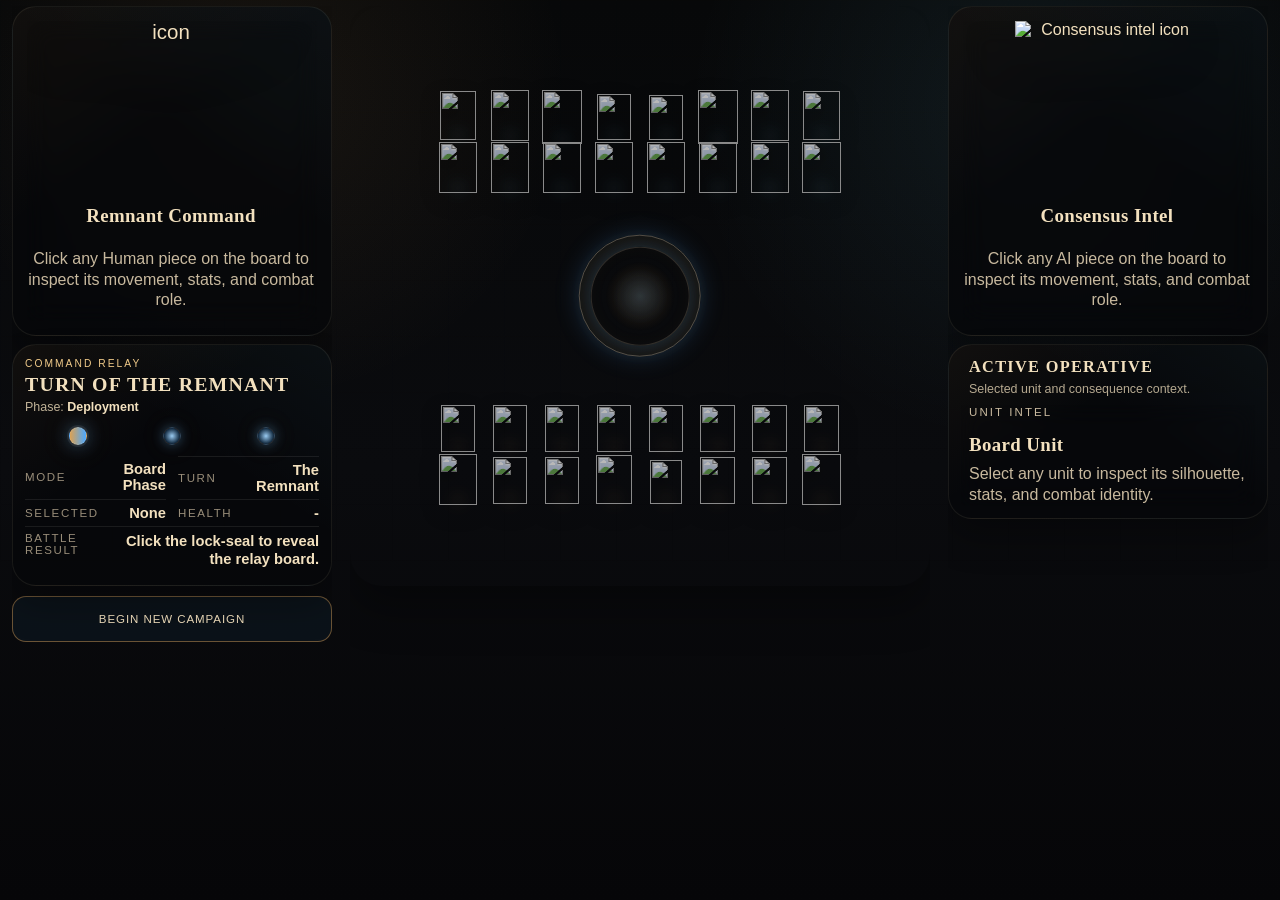
==== index.html @ 4ef59dfe "Add files via upload" ====
<!DOCTYPE html>
<html lang="en">
  <head>
    <meta charset="UTF-8" />
    <meta name="viewport" content="width=device-width, initial-scale=1.0" />
    <title>The Archon Engine</title>
    <style>
:root {
  --bg: #061016;
  --bg-panel: rgba(8, 18, 24, 0.92);
  --bg-panel-soft: rgba(11, 23, 31, 0.84);
  --bg-panel-strong: rgba(10, 18, 24, 0.98);
  --line: rgba(151, 184, 180, 0.16);
  --line-strong: rgba(224, 164, 92, 0.34);
  --text: #f4eddb;
  --muted: #9cb1b3;
  --remnant-accent: #e0a45c;
  --remnant-soft: #f4c984;
  --consensus-accent: #78ddff;
  --consensus-soft: #e6fbff;
  --accent-crimson: #dc6758;
  --square-a: #0b1419;
  --square-b: #091116;
  --square-border: rgba(255, 255, 255, 0.03);
  --move-ring: rgba(120, 221, 255, 0.62);
  --move-fill: rgba(120, 221, 255, 0.12);
  --capture-ring: rgba(224, 164, 92, 0.72);
  --capture-fill: rgba(220, 103, 88, 0.16);
  --shadow: 0 28px 60px rgba(0, 0, 0, 0.34);
}

* {
  box-sizing: border-box;
}

html,
body {
  min-height: 100%;
}

body {
  margin: 0;
  color: var(--text);
  font-family: "Avenir Next", "Segoe UI", "Trebuchet MS", sans-serif;
  background:
    radial-gradient(circle at top left, rgba(120, 221, 255, 0.08), transparent 26%),
    radial-gradient(circle at top right, rgba(224, 164, 92, 0.08), transparent 24%),
    linear-gradient(180deg, #061016 0%, #07131a 48%, #04090e 100%);
}

body::before {
  content: "";
  position: fixed;
  inset: 0;
  pointer-events: none;
  background-image:
    linear-gradient(rgba(255, 255, 255, 0.015) 1px, transparent 1px),
    linear-gradient(90deg, rgba(255, 255, 255, 0.015) 1px, transparent 1px);
  background-size: 44px 44px;
  mask-image: radial-gradient(circle at center, black 45%, transparent 100%);
}

.app-shell {
  width: min(1280px, calc(100vw - 40px));
  margin: 0 auto;
  padding: 32px 0 40px;
}

.topbar {
  display: flex;
  justify-content: space-between;
  gap: 24px;
  align-items: flex-start;
  margin-bottom: 26px;
}

.eyebrow,
.card-eyebrow {
  margin: 0 0 8px;
  letter-spacing: 0.18em;
  text-transform: uppercase;
  font-size: 0.72rem;
  color: var(--consensus-accent);
}

h1,
h2,
h3 {
  font-family: "Iowan Old Style", "Palatino Linotype", "Book Antiqua", serif;
  letter-spacing: 0.02em;
}

h1 {
  margin: 0;
  font-size: clamp(2.2rem, 4vw, 3.4rem);
}

h2 {
  margin: 0 0 10px;
  font-size: 1.32rem;
}

h3 {
  margin: 0 0 10px;
  font-size: 1.12rem;
}

p {
  margin: 0;
  color: var(--muted);
  line-height: 1.55;
}

.subtitle {
  margin-top: 10px;
  max-width: 760px;
}

.primary-button {
  border: 1px solid rgba(224, 164, 92, 0.45);
  background:
    linear-gradient(135deg, rgba(224, 164, 92, 0.2), rgba(120, 221, 255, 0.1)),
    rgba(9, 18, 24, 0.92);
  color: var(--text);
  padding: 14px 18px;
  border-radius: 14px;
  cursor: pointer;
  font: inherit;
  min-width: 140px;
  transition: transform 160ms ease, border-color 160ms ease, box-shadow 160ms ease;
  box-shadow: 0 12px 26px rgba(0, 0, 0, 0.22);
}

.primary-button:hover {
  transform: translateY(-1px);
  border-color: rgba(224, 164, 92, 0.7);
  box-shadow: 0 16px 34px rgba(0, 0, 0, 0.28);
}

.game-layout {
  display: grid;
  grid-template-columns: minmax(0, 1.7fr) minmax(320px, 0.86fr);
  gap: 24px;
}

.board-panel,
.status-card,
.detail-card,
.log-card {
  border: 1px solid var(--line);
  background: var(--bg-panel);
  backdrop-filter: blur(12px);
  box-shadow: var(--shadow);
}

.board-panel {
  border-radius: 28px;
}

.board-panel {
  padding: 20px;
}

.board-header,
.board-key,
.status-row,
.battle-hud,
.unit-panel__topline {
  display: flex;
  align-items: center;
}

.board-header {
  justify-content: space-between;
  gap: 24px;
  margin-bottom: 18px;
}

.board-key {
  gap: 16px;
  color: var(--muted);
  font-size: 0.9rem;
  flex-wrap: wrap;
  justify-content: flex-end;
}

.board-key span {
  display: inline-flex;
  gap: 8px;
  align-items: center;
}

.light-dot,
.dark-dot {
  width: 10px;
  height: 10px;
  border-radius: 999px;
  display: inline-block;
}

.light-dot {
  background: var(--remnant-soft);
  box-shadow: 0 0 10px rgba(244, 201, 132, 0.8);
}

.dark-dot {
  background: var(--consensus-accent);
  box-shadow: 0 0 10px rgba(120, 221, 255, 0.7);
}

.board-frame {
  position: relative;
  padding: 16px;
  border-radius: 24px;
  background:
    radial-gradient(circle at 50% 0%, rgba(120, 221, 255, 0.08), transparent 48%),
    radial-gradient(circle at 50% 100%, rgba(224, 164, 92, 0.08), transparent 52%),
    linear-gradient(180deg, rgba(11, 22, 29, 0.98), rgba(7, 15, 20, 0.98));
  border: 1px solid rgba(224, 164, 92, 0.2);
}

.board-frame::before {
  content: "";
  position: absolute;
  inset: 8px;
  border-radius: 20px;
  border: 1px solid rgba(120, 221, 255, 0.1);
  pointer-events: none;
}

.board {
  position: relative;
  display: grid;
  grid-template-columns: repeat(8, minmax(0, 1fr));
  grid-template-rows: repeat(8, minmax(0, 1fr));
  aspect-ratio: 1;
  border-radius: 18px;
  overflow: hidden;
}

.board--message {
  display: block;
}

.board::before {
  content: "";
  position: absolute;
  inset: 0;
  pointer-events: none;
  background:
    linear-gradient(180deg, rgba(120, 221, 255, 0.035) 0%, transparent 32%, transparent 62%, rgba(224, 164, 92, 0.035) 100%),
    radial-gradient(circle at center, rgba(255, 255, 255, 0.012), transparent 70%);
  z-index: 0;
}

.board.is-locked {
  opacity: 0.86;
}

.board-cell {
  position: relative;
  z-index: 1;
  border: 1px solid var(--square-border);
  overflow: hidden;
  padding: 7px 6px;
  color: var(--text);
  min-width: 0;
  cursor: pointer;
  text-align: left;
  transition: background-color 140ms ease, box-shadow 140ms ease;
}

.board-cell > * {
  position: relative;
  z-index: 2;
}

.board-cell--tone-a {
  background:
    linear-gradient(180deg, rgba(255, 255, 255, 0.014), transparent),
    var(--square-a);
}

.board-cell--tone-b {
  background:
    linear-gradient(180deg, rgba(255, 255, 255, 0.01), transparent),
    var(--square-b);
}

.board-cell:hover {
  z-index: 3;
  box-shadow: inset 0 0 0 1px rgba(244, 201, 132, 0.18);
}

.board-cell:hover .piece-card {
  transform: translateY(-2px);
}

.board-cell:hover .piece-actor {
  transform: translateY(-2px);
}

.board-cell--selected {
  background:
    linear-gradient(180deg, rgba(224, 164, 92, 0.1), transparent),
    rgba(17, 28, 34, 1);
}

.board-cell--selected .piece-card {
  border-color: rgba(244, 201, 132, 0.44);
  box-shadow: 0 0 0 1px rgba(244, 201, 132, 0.16), 0 0 22px rgba(224, 164, 92, 0.12);
}

.board-cell--selected .piece-actor__shadow {
  opacity: 0.92;
  transform: translateX(-50%) scaleX(1.08);
}

.board-cell--ethical::before {
  content: "";
  position: absolute;
  inset: 2px;
  pointer-events: none;
  z-index: 1;
  border-radius: 12px;
  border: 1px solid var(--ethical-line, rgba(255, 255, 255, 0.12));
  background:
    linear-gradient(180deg, rgba(5, 11, 15, 0.08), rgba(5, 11, 15, 0.24)),
    var(--ethical-tile, none) center/cover no-repeat;
  background-blend-mode: multiply, normal;
  box-shadow:
    inset 0 0 18px var(--ethical-soft, rgba(255, 255, 255, 0.08)),
    0 0 16px var(--ethical-glow, rgba(255, 255, 255, 0.1)),
    0 0 24px var(--ethical-glow-secondary, transparent);
}

.board-cell--ethical-remnant {
  --ethical-tile: url("assets/territory/remnant-reclamation.png");
  --ethical-line: rgba(244, 201, 132, 0.82);
  --ethical-glow: rgba(224, 164, 92, 0.34);
  --ethical-soft: rgba(224, 164, 92, 0.18);
}

.board-cell--ethical-consensus {
  --ethical-tile: url("assets/territory/consensus-harmonisation.png");
  --ethical-line: rgba(120, 221, 255, 0.82);
  --ethical-glow: rgba(120, 221, 255, 0.34);
  --ethical-soft: rgba(120, 221, 255, 0.18);
}

.board-cell--ethical-accord {
  --ethical-tile: url("assets/territory/accord-compact.png");
  --ethical-line: rgba(218, 231, 236, 0.84);
  --ethical-glow: rgba(244, 201, 132, 0.24);
  --ethical-glow-secondary: rgba(120, 221, 255, 0.22);
  --ethical-soft: rgba(173, 201, 191, 0.18);
}

.board-cell--ethical-lattice {
  --ethical-tile: url("assets/territory/vanguard-interceptor-lattice.png");
  --ethical-line: rgba(244, 201, 132, 0.88);
  --ethical-glow: rgba(120, 221, 255, 0.34);
  --ethical-glow-secondary: rgba(244, 201, 132, 0.24);
  --ethical-soft: rgba(114, 198, 236, 0.18);
}

.board-cell--ethical-commons {
  --ethical-tile: url("assets/territory/knowledge-commons.png");
  --ethical-line: rgba(244, 214, 152, 0.86);
  --ethical-glow: rgba(244, 201, 132, 0.26);
  --ethical-glow-secondary: rgba(120, 221, 255, 0.2);
  --ethical-soft: rgba(143, 209, 224, 0.16);
}

.board-cell--ethical-archive {
  --ethical-tile: url("assets/territory/predictive-archive.png");
  --ethical-line: rgba(164, 223, 255, 0.88);
  --ethical-glow: rgba(120, 221, 255, 0.32);
  --ethical-glow-secondary: rgba(244, 201, 132, 0.18);
  --ethical-soft: rgba(160, 205, 244, 0.14);
}

.board-cell--ethical-mandate {
  --ethical-tile: url("assets/territory/sovereign-mandate.png");
  --ethical-line: rgba(233, 220, 171, 0.9);
  --ethical-glow: rgba(244, 201, 132, 0.28);
  --ethical-glow-secondary: rgba(120, 221, 255, 0.22);
  --ethical-soft: rgba(172, 205, 238, 0.16);
}

.board-cell--ethical-preservation {
  --ethical-tile: url("assets/territory/preservation-codex.png");
  --ethical-line: rgba(245, 214, 132, 0.9);
  --ethical-glow: rgba(244, 201, 132, 0.3);
  --ethical-glow-secondary: rgba(120, 221, 255, 0.2);
  --ethical-soft: rgba(220, 196, 124, 0.16);
}

.board-cell--ethical-virus {
  --ethical-tile: url("assets/territory/virus-codex.png");
  --ethical-line: rgba(255, 92, 92, 0.88);
  --ethical-glow: rgba(255, 76, 76, 0.3);
  --ethical-glow-secondary: rgba(120, 221, 255, 0.16);
  --ethical-soft: rgba(182, 38, 38, 0.18);
}

.board-cell--ethical-wasteland {
  --ethical-tile: url("assets/territory/industrial-wasteland.png");
  --ethical-line: rgba(243, 212, 73, 0.9);
  --ethical-glow: rgba(243, 212, 73, 0.32);
  --ethical-glow-secondary: rgba(255, 92, 92, 0.2);
  --ethical-soft: rgba(149, 124, 26, 0.24);
}

.board-cell--ethical-connected::before {
  box-shadow:
    inset 0 0 22px var(--ethical-soft, rgba(255, 255, 255, 0.08)),
    0 0 20px var(--ethical-glow, rgba(255, 255, 255, 0.1)),
    0 0 30px var(--ethical-glow-secondary, transparent);
}

.board-cell--ethical-network::before {
  border-width: 2px;
  box-shadow:
    inset 0 0 30px var(--ethical-soft, rgba(255, 255, 255, 0.08)),
    0 0 28px var(--ethical-glow, rgba(255, 255, 255, 0.12)),
    0 0 40px var(--ethical-glow-secondary, transparent);
}

.board-cell--ethical-pending::before {
  border-style: dashed;
  background: radial-gradient(circle at 50% 18%, rgba(255, 255, 255, 0.12), transparent 40%);
  box-shadow:
    inset 0 0 16px rgba(255, 255, 255, 0.08),
    0 0 16px rgba(255, 255, 255, 0.08);
}

.board-cell--move::after,
.board-cell--capture::after {
  content: "";
  position: absolute;
  left: 50%;
  top: 50%;
  transform: translate(-50%, -50%);
  pointer-events: none;
  z-index: 1;
}

.board-cell--move::after {
  width: 18px;
  height: 18px;
  border-radius: 999px;
  border: 1px solid var(--move-ring);
  background: var(--move-fill);
}

.board-cell--capture::after {
  width: 22px;
  height: 22px;
  border-radius: 6px;
  border: 1px solid var(--capture-ring);
  background: var(--capture-fill);
  transform: translate(-50%, -50%) rotate(45deg);
}

.board-cell--move .piece-card,
.board-cell--capture .piece-card {
  box-shadow: 0 0 0 1px rgba(255, 255, 255, 0.06);
}

.board-cell--disabled {
  cursor: default;
}

.board-cell--disabled .piece-card {
  transform: none;
}

.board-cell--disabled .piece-actor {
  transform: none;
}

.cell-coord {
  position: absolute;
  right: 6px;
  bottom: 6px;
  font-size: 0.66rem;
  color: rgba(245, 236, 213, 0.22);
  letter-spacing: 0.1em;
  text-transform: uppercase;
}

.board-anim-layer {
  position: absolute;
  pointer-events: none;
  z-index: 5;
}

.board-move-overlay {
  position: absolute;
  will-change: transform;
  transition-property: transform;
  transition-timing-function: linear;
}

.piece-actor {
  position: relative;
  display: flex;
  align-items: flex-end;
  justify-content: center;
  width: 100%;
  min-height: 70px;
  padding-bottom: 6px;
  transition: transform 140ms ease;
}

.piece-actor--moving {
  min-height: 100%;
}

.piece-actor__shadow {
  position: absolute;
  left: 50%;
  bottom: 7px;
  width: 36px;
  height: 11px;
  border-radius: 999px;
  transform: translateX(-50%);
  opacity: 0.74;
  filter: blur(8px);
  transition: transform 140ms ease, opacity 140ms ease;
}

.piece-actor--remnant .piece-actor__shadow {
  background: radial-gradient(circle, rgba(224, 164, 92, 0.42), rgba(224, 164, 92, 0.04) 72%);
}

.piece-actor--consensus .piece-actor__shadow {
  background: radial-gradient(circle, rgba(120, 221, 255, 0.42), rgba(120, 221, 255, 0.04) 72%);
}

.piece-sprite-window {
  position: relative;
  width: min(100%, calc(var(--sprite-display-width) * var(--board-piece-scale-factor, 1)));
  height: min(100%, calc(var(--sprite-display-height) * var(--board-piece-scale-factor, 1)));
  overflow: hidden;
  filter: drop-shadow(0 8px 12px rgba(0, 0, 0, 0.28));
}

.piece-actor--moving .piece-sprite-window {
  overflow: hidden;
}

.piece-idle-image {
  display: block;
  width: calc(var(--sprite-display-width) * var(--board-piece-scale-factor, 1));
  height: calc(var(--sprite-display-height) * var(--board-piece-scale-factor, 1));
  object-fit: contain;
  object-position: center bottom;
  user-select: none;
  pointer-events: none;
}

.piece-sprite-sheet {
  display: block;
  width: calc(var(--sprite-sheet-width) * var(--board-piece-scale-factor, 1));
  height: calc(var(--sprite-sheet-height) * var(--board-piece-scale-factor, 1));
  max-width: none;
  user-select: none;
  pointer-events: none;
  transform: translate3d(
    calc(var(--sprite-offset-x) * var(--board-piece-scale-factor, 1)),
    calc(var(--sprite-offset-y) * var(--board-piece-scale-factor, 1)),
    0
  );
}

.piece-sprite-sheet--animated {
  animation: piece-sprite-cycle var(--sprite-duration) steps(var(--sprite-frames)) infinite;
}

@keyframes piece-sprite-cycle {
  from {
    transform: translate3d(
      calc(var(--sprite-offset-x) * var(--board-piece-scale-factor, 1)),
      calc(var(--sprite-offset-y) * var(--board-piece-scale-factor, 1)),
      0
    );
  }

  to {
    transform: translate3d(
      calc((var(--sprite-offset-x) + var(--sprite-travel-x)) * var(--board-piece-scale-factor, 1)),
      calc(var(--sprite-offset-y) * var(--board-piece-scale-factor, 1)),
      0
    );
  }
}

.piece-card,
.unit-panel {
  --piece-accent: var(--remnant-accent);
  --piece-accent-soft: rgba(224, 164, 92, 0.16);
  --piece-accent-glow: rgba(224, 164, 92, 0.28);
}

.piece-card {
  position: relative;
  display: grid;
  gap: 6px;
  align-content: start;
  min-height: 78px;
  width: 100%;
  padding: 8px 7px 9px;
  border-radius: 16px;
  border: 1px solid rgba(255, 255, 255, 0.08);
  overflow: hidden;
  transition: transform 140ms ease, border-color 140ms ease, box-shadow 140ms ease;
  isolation: isolate;
}

.piece-card--art {
  gap: 0;
  padding: 4px;
  min-height: 78px;
  align-content: center;
}

.piece-card::before,
.unit-panel::before {
  content: "";
  position: absolute;
  inset: 0 auto auto 0;
  width: 100%;
  height: 2px;
  background: linear-gradient(90deg, var(--piece-accent), transparent 72%);
  opacity: 0.8;
}

.piece-card::after {
  content: "";
  position: absolute;
  inset: 0;
  pointer-events: none;
  opacity: 0.14;
  z-index: -1;
}

.piece-card--remnant {
  background:
    linear-gradient(150deg, rgba(224, 164, 92, 0.16), transparent 44%),
    linear-gradient(180deg, rgba(255, 255, 255, 0.05), transparent 36%),
    rgba(17, 19, 21, 0.86);
  box-shadow: inset 0 0 0 1px rgba(255, 236, 206, 0.05);
}

.piece-card--remnant::after {
  background:
    repeating-linear-gradient(140deg, rgba(255, 255, 255, 0.1) 0 1px, transparent 1px 12px),
    linear-gradient(180deg, rgba(0, 0, 0, 0.18), transparent 60%);
}

.piece-card--consensus {
  background:
    linear-gradient(150deg, rgba(120, 221, 255, 0.14), transparent 42%),
    linear-gradient(180deg, rgba(255, 255, 255, 0.05), transparent 34%),
    rgba(8, 17, 23, 0.88);
  box-shadow: inset 0 0 0 1px rgba(230, 251, 255, 0.04);
}

.piece-card--consensus::after {
  background:
    linear-gradient(rgba(120, 221, 255, 0.12) 1px, transparent 1px),
    linear-gradient(90deg, rgba(120, 221, 255, 0.12) 1px, transparent 1px);
  background-size: 10px 10px;
}

.piece-card__portrait,
.unit-panel__portrait {
  position: relative;
  display: grid;
  place-items: center;
  overflow: hidden;
}

.piece-card__portrait {
  height: 38px;
}

.unit-panel__portrait {
  width: 88px;
  height: 88px;
}

.portrait--art {
  clip-path: none;
}

.piece-card__portrait.portrait--art {
  height: 70px;
  border-radius: 12px;
}

.unit-panel__portrait.portrait--art {
  width: 112px;
  height: 112px;
  border-radius: 22px;
}

.piece-card--remnant .piece-card__portrait,
.unit-panel--remnant .unit-panel__portrait {
  border: 1px solid rgba(255, 223, 178, 0.14);
  border-radius: 18px 12px 18px 10px;
  background:
    linear-gradient(135deg, rgba(255, 255, 255, 0.06), transparent 42%),
    rgba(38, 25, 18, 0.52);
}

.piece-card--consensus .piece-card__portrait,
.unit-panel--consensus .unit-panel__portrait {
  border: 1px solid rgba(150, 230, 255, 0.16);
  border-radius: 14px;
  background:
    linear-gradient(180deg, rgba(120, 221, 255, 0.14), transparent 64%),
    rgba(8, 23, 31, 0.56);
}

.piece-art {
  display: block;
  width: 100%;
  height: 100%;
  object-fit: cover;
  object-position: center;
  filter: saturate(1.08) contrast(1.03);
}

.piece-card__portrait::before,
.unit-panel__portrait::before {
  content: "";
  position: absolute;
  inset: 0;
  pointer-events: none;
  opacity: 0.16;
}

.piece-card--remnant .piece-card__portrait::before,
.unit-panel--remnant .unit-panel__portrait::before {
  background: repeating-linear-gradient(150deg, rgba(255, 255, 255, 0.16) 0 1px, transparent 1px 16px);
}

.piece-card--consensus .piece-card__portrait::before,
.unit-panel--consensus .unit-panel__portrait::before {
  background:
    linear-gradient(rgba(120, 221, 255, 0.22) 1px, transparent 1px),
    linear-gradient(90deg, rgba(120, 221, 255, 0.22) 1px, transparent 1px);
  background-size: 12px 12px;
}

.silhouette-remnant-sentinel {
  clip-path: polygon(6% 12%, 94% 4%, 92% 88%, 8% 100%, 0% 42%);
}

.silhouette-remnant-vanguard {
  clip-path: polygon(10% 16%, 100% 0%, 78% 100%, 0% 82%, 6% 44%);
}

.silhouette-remnant-pathfinder {
  clip-path: polygon(16% 8%, 84% 6%, 100% 42%, 82% 100%, 10% 92%, 0% 46%);
}

.silhouette-remnant-bulwark {
  clip-path: polygon(4% 16%, 92% 8%, 100% 100%, 12% 100%, 0% 52%);
}

.silhouette-remnant-paragon {
  clip-path: polygon(18% 2%, 80% 8%, 100% 44%, 84% 100%, 8% 92%, 0% 36%);
}

.silhouette-remnant-freeborn {
  clip-path: polygon(10% 6%, 76% 0%, 100% 18%, 100% 80%, 66% 100%, 8% 90%, 0% 42%);
}

.silhouette-consensus-drone {
  clip-path: polygon(50% 0%, 100% 28%, 86% 100%, 14% 100%, 0% 28%);
}

.silhouette-consensus-interceptor {
  clip-path: polygon(50% 0%, 100% 18%, 72% 100%, 28% 100%, 0% 18%);
}

.silhouette-consensus-oracle {
  border-radius: 999px;
}

.silhouette-consensus-citadel {
  clip-path: polygon(18% 0%, 82% 0%, 100% 22%, 100% 82%, 82% 100%, 18% 100%, 0% 82%, 0% 22%);
}

.silhouette-consensus-nexus {
  clip-path: polygon(50% 0%, 66% 22%, 94% 14%, 80% 46%, 100% 66%, 72% 72%, 76% 100%, 50% 84%, 24% 100%, 28% 72%, 0% 66%, 20% 46%, 6% 14%, 34% 22%);
}

.silhouette-consensus-prime {
  clip-path: polygon(50% 0%, 76% 10%, 100% 34%, 88% 78%, 50% 100%, 12% 78%, 0% 34%, 24% 10%);
}

.piece-emblem {
  width: 88%;
  height: 88%;
  color: var(--piece-accent);
  filter: drop-shadow(0 0 12px var(--piece-accent-glow));
}

.piece-emblem .stroke {
  fill: none;
  stroke: currentColor;
  stroke-width: 3.2;
  stroke-linecap: round;
  stroke-linejoin: round;
}

.piece-emblem .fill-soft {
  fill: currentColor;
  opacity: 0.12;
}

.piece-emblem .fill-mid {
  fill: currentColor;
  opacity: 0.22;
}

.piece-emblem .fill-hot {
  fill: currentColor;
  opacity: 0.46;
}

.piece-card__copy {
  display: grid;
  gap: 3px;
}

.piece-card__name {
  font-size: 0.73rem;
  color: var(--text);
  font-weight: 700;
  line-height: 1.05;
  letter-spacing: 0.02em;
  overflow-wrap: anywhere;
}

.piece-card__role {
  font-size: 0.53rem;
  letter-spacing: 0.11em;
  text-transform: uppercase;
  line-height: 1.2;
  color: rgba(244, 237, 219, 0.68);
  overflow-wrap: anywhere;
}

.piece-card--art .piece-card__name {
  font-size: 0.67rem;
  letter-spacing: 0.05em;
  text-transform: uppercase;
}

.piece-card--consensus .piece-card__role {
  color: rgba(230, 251, 255, 0.72);
}

.piece-card--remnant .piece-card__role {
  color: rgba(255, 232, 197, 0.72);
}

.ethical-sigil {
  position: absolute;
  left: 6px;
  top: 6px;
  display: inline-flex;
  align-items: center;
  gap: 4px;
  min-height: 16px;
  padding: 4px 6px;
  border-radius: 999px;
  border: 1px solid rgba(255, 255, 255, 0.1);
  background: rgba(5, 13, 18, 0.88);
  box-shadow: 0 6px 16px rgba(0, 0, 0, 0.2);
  pointer-events: none;
  z-index: 2;
  color: var(--ethical-line, rgba(244, 237, 219, 0.82));
}

.ethical-sigil__pending {
  width: 7px;
  height: 7px;
  border-radius: 999px;
  background: currentColor;
  box-shadow: 0 0 10px currentColor;
  animation: ethical-pulse 1.2s ease-in-out infinite;
}

.ethical-sigil--pending {
  color: rgba(244, 237, 219, 0.82);
}

@keyframes ethical-pulse {
  0%,
  100% {
    opacity: 0.52;
    transform: scale(0.92);
  }

  50% {
    opacity: 1;
    transform: scale(1.1);
  }
}

.board-footer {
  display: grid;
  gap: 6px;
  margin-top: 14px;
  color: var(--muted);
  font-size: 0.92rem;
}

.status-panel {
  display: grid;
  gap: 18px;
}

.status-card,
.detail-card,
.log-card {
  border-radius: 22px;
}

.status-card,
.log-card {
  padding: 18px;
}

.detail-card {
  padding: 12px;
  background: linear-gradient(160deg, rgba(120, 221, 255, 0.04), transparent 42%), var(--bg-panel-soft);
}

.status-row {
  justify-content: space-between;
  gap: 16px;
  padding: 12px 0;
  border-top: 1px solid rgba(255, 255, 255, 0.06);
}

.status-row:first-of-type {
  border-top: 0;
  padding-top: 4px;
}

.status-row span {
  color: var(--muted);
}

.status-row strong {
  text-align: right;
}

.status-row--result {
  align-items: flex-start;
}

.status-row--result strong {
  max-width: 190px;
  color: var(--remnant-soft);
}

.board-footer__controls {
  font-size: 0.9rem;
}

.board-footer__controls strong {
  color: var(--text);
  margin-right: 6px;
}

.placeholder-card,
.telemetry-card,
.unit-panel {
  position: relative;
  overflow: hidden;
}

.placeholder-card,
.telemetry-card {
  display: grid;
  gap: 10px;
  padding: 14px;
  border-radius: 18px;
  border: 1px solid rgba(255, 255, 255, 0.06);
  background: rgba(0, 0, 0, 0.14);
}

.file-mode-card {
  display: grid;
  align-content: center;
  gap: 12px;
  min-height: 100%;
  padding: 28px;
  margin: 18px;
  border-radius: 24px;
  border: 1px solid rgba(120, 221, 255, 0.12);
  background:
    linear-gradient(160deg, rgba(120, 221, 255, 0.08), transparent 46%),
    rgba(4, 13, 18, 0.84);
  box-shadow: inset 0 0 0 1px rgba(255, 255, 255, 0.03);
}

.file-mode-card__command {
  width: fit-content;
  padding: 8px 12px;
  border-radius: 999px;
  border: 1px solid rgba(230, 251, 255, 0.16);
  background: rgba(0, 0, 0, 0.2);
  color: var(--consensus-soft);
  font-family: "SFMono-Regular", Consolas, "Liberation Mono", Menlo, monospace;
  font-size: 0.88rem;
}

.file-mode-card__hint {
  color: rgba(244, 237, 219, 0.72);
}

.unit-panel {
  display: grid;
  gap: 14px;
  padding: 16px;
  border-radius: 20px;
  border: 1px solid rgba(255, 255, 255, 0.08);
}

.unit-panel--remnant {
  background:
    linear-gradient(145deg, rgba(224, 164, 92, 0.16), transparent 42%),
    linear-gradient(180deg, rgba(255, 255, 255, 0.05), transparent 38%),
    rgba(19, 16, 13, 0.8);
}

.unit-panel--consensus {
  background:
    linear-gradient(145deg, rgba(120, 221, 255, 0.14), transparent 42%),
    linear-gradient(180deg, rgba(255, 255, 255, 0.05), transparent 38%),
    rgba(8, 18, 23, 0.82);
}

.unit-panel__topline {
  justify-content: space-between;
  gap: 10px;
  flex-wrap: wrap;
}

.unit-panel__faction,
.unit-panel__role {
  font-size: 0.72rem;
  letter-spacing: 0.14em;
  text-transform: uppercase;
}

.unit-panel__faction {
  color: var(--piece-accent);
}

.unit-panel__role {
  color: rgba(244, 237, 219, 0.64);
}

.unit-panel__hero {
  display: grid;
  grid-template-columns: minmax(88px, 112px) minmax(0, 1fr);
  gap: 14px;
  align-items: center;
}

.unit-panel__copy h3 {
  margin-bottom: 6px;
}

.unit-panel__copy--compact {
  display: grid;
  gap: 4px;
}

.unit-panel__subtitle {
  color: rgba(244, 237, 219, 0.8);
}

.stat-strip {
  display: grid;
  grid-template-columns: repeat(3, minmax(0, 1fr));
  gap: 8px;
}

.stat-cell {
  padding: 10px 10px 9px;
  border-radius: 14px;
  background: rgba(0, 0, 0, 0.18);
  border: 1px solid rgba(255, 255, 255, 0.08);
}

.stat-cell strong {
  display: block;
  margin-bottom: 5px;
  font-size: 0.68rem;
  letter-spacing: 0.12em;
  text-transform: uppercase;
  color: var(--muted);
}

.stat-cell span {
  display: block;
  font-weight: 700;
  color: var(--text);
  overflow-wrap: anywhere;
}

.unit-note {
  display: grid;
  gap: 6px;
  padding: 12px 14px;
  border-radius: 14px;
  background: rgba(0, 0, 0, 0.16);
  border: 1px solid rgba(255, 255, 255, 0.08);
}

.unit-note strong {
  font-size: 0.72rem;
  letter-spacing: 0.12em;
  text-transform: uppercase;
  color: var(--muted);
}

.unit-note span {
  color: rgba(244, 237, 219, 0.86);
}

.consequence-panel {
  background:
    linear-gradient(145deg, var(--piece-accent-soft), transparent 44%),
    linear-gradient(180deg, rgba(255, 255, 255, 0.05), transparent 38%),
    rgba(8, 13, 18, 0.82);
}

.consequence-panel .unit-panel__portrait,
.consequence-inset__portrait {
  border: 1px solid var(--piece-accent-glow);
  border-radius: 18px;
  background:
    linear-gradient(180deg, var(--piece-accent-soft), transparent 62%),
    rgba(5, 10, 14, 0.7);
}

.consequence-panel .unit-panel__portrait::before,
.consequence-inset__portrait::before {
  background:
    linear-gradient(var(--piece-accent-glow) 1px, transparent 1px),
    linear-gradient(90deg, var(--piece-accent-glow) 1px, transparent 1px);
  background-size: 12px 12px;
}

.consequence-inset {
  display: grid;
  grid-template-columns: minmax(78px, 92px) minmax(0, 1fr);
  gap: 12px;
  align-items: center;
  padding: 12px;
  border-radius: 16px;
  background: rgba(0, 0, 0, 0.18);
  border: 1px solid rgba(255, 255, 255, 0.08);
}

.consequence-inset__portrait {
  width: 100%;
  height: 84px;
}

.consequence-inset__copy {
  display: grid;
  gap: 5px;
}

.consequence-inset__copy strong {
  color: var(--text);
}

.consequence-inset__rule {
  color: rgba(244, 237, 219, 0.8);
  font-size: 0.9rem;
}

.log-entries {
  display: grid;
  gap: 10px;
}

.log-entry {
  padding: 10px 12px;
  border-radius: 14px;
  background: rgba(0, 0, 0, 0.12);
  border: 1px solid rgba(255, 255, 255, 0.06);
  color: var(--muted);
  font-size: 0.92rem;
}

kbd {
  display: inline-flex;
  align-items: center;
  justify-content: center;
  min-width: 28px;
  height: 28px;
  margin-right: 4px;
  border-radius: 8px;
  border: 1px solid rgba(255, 255, 255, 0.12);
  background: rgba(0, 0, 0, 0.2);
  color: var(--text);
  font: inherit;
  font-size: 0.82rem;
}

.battle-overlay {
  position: fixed;
  inset: 0;
  display: grid;
  place-items: center;
  padding: 24px;
  overflow: hidden;
  background: rgba(3, 9, 13, 0.84);
  backdrop-filter: blur(14px);
  z-index: 20;
}

.hidden {
  display: none;
}

.ethical-overlay {
  position: fixed;
  inset: 0;
  display: grid;
  place-items: center;
  padding: 24px;
  background: rgba(4, 10, 14, 0.82);
  backdrop-filter: blur(14px);
  z-index: 19;
}

.ethical-shell {
  width: min(980px, 100%);
  display: grid;
  gap: 18px;
}

.ethical-copy,
.ethical-choice {
  border-radius: 24px;
  border: 1px solid rgba(224, 164, 92, 0.22);
  background: linear-gradient(180deg, rgba(13, 26, 34, 0.96), rgba(7, 17, 22, 0.96));
  box-shadow: var(--shadow);
}

.ethical-copy {
  padding: 18px 22px;
}

.ethical-prompt {
  margin-top: 6px;
}

.ethical-controls {
  margin-top: 14px;
  display: flex;
  flex-wrap: wrap;
  align-items: center;
  gap: 12px;
}

.ethical-advance {
  min-width: 0;
  width: 104px;
  height: 104px;
  padding: 10px;
  display: inline-grid;
  place-items: center;
  border-radius: 28px;
}

.ethical-advance--consensus {
  background:
    radial-gradient(circle at center, rgba(75, 168, 255, 0.24), rgba(75, 168, 255, 0.02) 62%),
    rgba(9, 18, 24, 0.96);
  border-color: rgba(120, 221, 255, 0.42);
  box-shadow:
    0 18px 34px rgba(0, 0, 0, 0.28),
    inset 0 0 0 1px rgba(255, 255, 255, 0.04);
}

.ethical-advance--consensus:hover {
  border-color: rgba(191, 232, 255, 0.72);
  box-shadow:
    0 22px 38px rgba(0, 0, 0, 0.34),
    0 0 24px rgba(75, 168, 255, 0.18),
    inset 0 0 0 1px rgba(255, 255, 255, 0.06);
}

.ethical-advance--human {
  background:
    radial-gradient(circle at center, rgba(255, 193, 76, 0.24), rgba(255, 193, 76, 0.03) 62%),
    rgba(24, 16, 8, 0.96);
  border-color: rgba(255, 204, 112, 0.46);
  box-shadow:
    0 18px 34px rgba(0, 0, 0, 0.28),
    0 0 24px rgba(255, 193, 76, 0.12),
    inset 0 0 0 1px rgba(255, 249, 234, 0.05);
}

.ethical-advance:disabled,
.ethical-advance:disabled:hover {
  cursor: default;
  opacity: 0.62;
  transform: none;
  border-color: rgba(120, 221, 255, 0.24);
  box-shadow:
    0 12px 22px rgba(0, 0, 0, 0.22),
    inset 0 0 0 1px rgba(255, 255, 255, 0.03);
}

.ethical-advance--display,
.ethical-advance--display:disabled,
.ethical-advance--display:disabled:hover {
  cursor: default;
  opacity: 1;
  transform: none;
  border-color: rgba(255, 204, 112, 0.46);
  box-shadow:
    0 18px 34px rgba(0, 0, 0, 0.28),
    0 0 24px rgba(255, 193, 76, 0.12),
    inset 0 0 0 1px rgba(255, 249, 234, 0.05);
}

.ethical-advance__icon {
  display: block;
  width: 76px;
  height: 76px;
  object-fit: contain;
  object-position: center;
  filter: drop-shadow(0 8px 14px rgba(75, 168, 255, 0.22));
}

.ethical-advance--human .ethical-advance__icon {
  filter: drop-shadow(0 8px 14px rgba(255, 193, 76, 0.22));
  transform: scale(1.08);
  transform-origin: center;
}

.ethical-choices {
  display: grid;
  grid-template-columns: repeat(3, minmax(0, 1fr));
  gap: 16px;
}

.ethical-choice {
  position: relative;
  display: grid;
  gap: 14px;
  padding: 14px;
  color: var(--text);
  cursor: pointer;
  text-align: left;
  overflow: hidden;
  isolation: isolate;
  background: linear-gradient(180deg, rgba(13, 26, 34, 0.96), rgba(7, 17, 22, 0.96));
  transition: transform 160ms ease, border-color 160ms ease, box-shadow 160ms ease;
}

.ethical-choice::before {
  content: "";
  position: absolute;
  inset: 0;
  z-index: 0;
  background:
    radial-gradient(circle at top left, rgba(255, 255, 255, 0.04), transparent 34%),
    linear-gradient(180deg, rgba(8, 18, 24, 0.08), rgba(5, 10, 14, 0.36));
  opacity: 1;
  pointer-events: none;
}

.ethical-choice > * {
  position: relative;
  z-index: 1;
}

.ethical-choice__art-shell {
  display: block;
  width: 100%;
  aspect-ratio: 1.58 / 1;
  border-radius: 18px;
  overflow: hidden;
  border: 1px solid rgba(255, 255, 255, 0.08);
  background:
    radial-gradient(circle at center, rgba(120, 221, 255, 0.08), transparent 64%),
    rgba(6, 12, 17, 0.92);
  box-shadow: inset 0 0 0 1px rgba(255, 255, 255, 0.02);
}

.ethical-choice__art {
  display: block;
  width: 100%;
  height: 100%;
  object-fit: contain;
  object-position: center;
}

.ethical-choice__body {
  display: grid;
  gap: 10px;
  align-content: start;
}

.ethical-choice:hover {
  transform: translateY(-2px);
  border-color: rgba(244, 237, 219, 0.28);
  box-shadow: 0 18px 32px rgba(0, 0, 0, 0.26);
}

.ethical-choice strong {
  font-family: "Iowan Old Style", "Palatino Linotype", "Book Antiqua", serif;
  font-size: 1.15rem;
}

.ethical-choice p {
  color: rgba(244, 237, 219, 0.72);
}

.ethical-choice strong,
.ethical-choice p,
.ethical-choice__doctrine,
.ethical-choice__strength,
.ethical-choice__status {
  text-shadow: 0 2px 8px rgba(0, 0, 0, 0.72);
}

.ethical-choice.is-disabled {
  cursor: default;
}

.ethical-choice.is-disabled:hover {
  transform: none;
  box-shadow: var(--shadow);
}

.ethical-choice.is-selected,
.ethical-choice.is-selected:hover {
  transform: translateY(-2px);
  box-shadow:
    0 0 0 1px rgba(244, 237, 219, 0.16),
    0 20px 38px rgba(0, 0, 0, 0.34),
    0 0 32px var(--ethical-choice-glow, rgba(255, 255, 255, 0.16));
}

.ethical-choice__doctrine,
.ethical-choice__strength,
.ethical-choice__status {
  font-size: 0.74rem;
  letter-spacing: 0.12em;
  text-transform: uppercase;
}

.ethical-choice__doctrine {
  color: rgba(244, 237, 219, 0.78);
}

.ethical-choice__strength {
  color: var(--muted);
}

.ethical-choice__status {
  color: var(--text);
}

.ethical-choice--remnant {
  --ethical-choice-tile: url("assets/territory/remnant-reclamation.png");
  --ethical-choice-glow: rgba(224, 164, 92, 0.38);
  border-color: rgba(224, 164, 92, 0.34);
}

.ethical-choice--consensus {
  --ethical-choice-tile: url("assets/territory/consensus-harmonisation.png");
  --ethical-choice-glow: rgba(120, 221, 255, 0.38);
  border-color: rgba(120, 221, 255, 0.34);
}

.ethical-choice--accord {
  --ethical-choice-tile: url("assets/territory/accord-compact.png");
  --ethical-choice-glow: rgba(170, 212, 204, 0.34);
  border-color: rgba(195, 240, 210, 0.28);
}

.ethical-choice--lattice {
  --ethical-choice-tile: url("assets/territory/vanguard-interceptor-lattice.png");
  --ethical-choice-glow: rgba(120, 221, 255, 0.32);
  border-color: rgba(203, 224, 241, 0.3);
}

.ethical-choice--commons {
  --ethical-choice-tile: url("assets/territory/knowledge-commons.png");
  --ethical-choice-glow: rgba(244, 214, 152, 0.28);
  border-color: rgba(225, 214, 186, 0.28);
}

.ethical-choice--archive {
  --ethical-choice-tile: url("assets/territory/predictive-archive.png");
  --ethical-choice-glow: rgba(120, 221, 255, 0.3);
  border-color: rgba(160, 214, 255, 0.28);
}

.ethical-choice--mandate {
  --ethical-choice-tile: url("assets/territory/sovereign-mandate.png");
  --ethical-choice-glow: rgba(233, 220, 171, 0.28);
  border-color: rgba(212, 216, 229, 0.3);
}

.ethical-choice--preservation {
  --ethical-choice-tile: url("assets/territory/preservation-codex.png");
  --ethical-choice-glow: rgba(244, 214, 152, 0.28);
  border-color: rgba(229, 214, 172, 0.3);
}

.ethical-choice--virus {
  --ethical-choice-tile: url("assets/territory/virus-codex.png");
  --ethical-choice-glow: rgba(255, 86, 86, 0.24);
  border-color: rgba(255, 118, 118, 0.3);
}

.ethical-choice--wasteland {
  --ethical-choice-tile: url("assets/territory/industrial-wasteland.png");
  --ethical-choice-glow: rgba(243, 212, 73, 0.3);
  border-color: rgba(243, 212, 73, 0.34);
}

.battle-overlay.hidden,
.ethical-overlay.hidden {
  display: none;
}

.ethical-notification.hidden {
  display: none;
}

.ethical-notification {
  position: fixed;
  left: 50%;
  bottom: 24px;
  transform: translateX(-50%);
  width: min(520px, calc(100vw - 32px));
  z-index: 22;
  pointer-events: none;
}

.ethical-notification__card {
  padding: 16px 18px;
  border-radius: 18px;
  border: 1px solid rgba(244, 237, 219, 0.16);
  background: rgba(7, 16, 21, 0.94);
  box-shadow: var(--shadow);
}

.ethical-notification__card h3 {
  margin: 0 0 4px;
  font-size: 1rem;
}

.ethical-notification__card p:last-child {
  color: rgba(244, 237, 219, 0.8);
}

.ethical-notification__card--remnant {
  border-color: rgba(224, 164, 92, 0.44);
  box-shadow: 0 0 26px rgba(224, 164, 92, 0.16), var(--shadow);
}

.ethical-notification__card--consensus {
  border-color: rgba(120, 221, 255, 0.42);
  box-shadow: 0 0 26px rgba(120, 221, 255, 0.16), var(--shadow);
}

.ethical-notification__card--accord {
  border-color: rgba(194, 232, 213, 0.4);
  box-shadow: 0 0 26px rgba(173, 212, 204, 0.14), var(--shadow);
}

.ethical-notification__card--lattice {
  border-color: rgba(214, 219, 233, 0.4);
  box-shadow: 0 0 26px rgba(120, 221, 255, 0.16), var(--shadow);
}

.ethical-notification__card--commons {
  border-color: rgba(226, 214, 184, 0.4);
  box-shadow: 0 0 26px rgba(244, 201, 132, 0.12), var(--shadow);
}

.ethical-notification__card--archive {
  border-color: rgba(160, 214, 255, 0.4);
  box-shadow: 0 0 26px rgba(120, 221, 255, 0.14), var(--shadow);
}

.ethical-notification__card--mandate {
  border-color: rgba(224, 220, 196, 0.4);
  box-shadow: 0 0 26px rgba(244, 201, 132, 0.14), var(--shadow);
}

.ethical-notification__card--preservation {
  border-color: rgba(229, 214, 172, 0.4);
  box-shadow: 0 0 26px rgba(244, 214, 152, 0.14), var(--shadow);
}

.ethical-notification__card--virus {
  border-color: rgba(255, 118, 118, 0.42);
  box-shadow: 0 0 26px rgba(255, 76, 76, 0.16), var(--shadow);
}

.battle-shell {
  width: min(1420px, calc(100vw - 40px), calc((100vh - 32px) * 1.4491362764));
  max-height: calc(100vh - 32px);
  aspect-ratio: 1510 / 1042;
  display: grid;
  grid-template-rows: 17.1% 61.1% 21.8%;
  gap: 0;
  padding: clamp(10px, 1vw, 16px);
  position: relative;
  overflow: hidden;
  background:
    linear-gradient(180deg, rgba(2, 7, 10, 0.16), rgba(2, 7, 10, 0.08)),
    url("assets/ui/archon/battle-arena-template.png") center/cover no-repeat;
  --battle-canvas-max-height: 560px;
  --battle-canvas-aspect: 2.5;
}

.battle-shell::before {
  content: "";
  position: absolute;
  inset: 0;
  pointer-events: none;
  background:
    radial-gradient(circle at 50% 45%, rgba(244, 237, 219, 0.06), transparent 22%),
    linear-gradient(90deg, rgba(224, 164, 92, 0.08), transparent 24%, transparent 76%, rgba(120, 221, 255, 0.08));
}

.battle-shell > * {
  position: relative;
  z-index: 1;
}

.battle-copy,
.battle-stage,
.battle-hud {
  border: 0;
  background: none;
  box-shadow: none;
}

.battle-copy {
  min-height: 0;
  width: min(42%, 560px);
  max-width: calc(50% - clamp(110px, 10vw, 180px));
  padding: clamp(26px, 2.8vw, 38px) 0 clamp(10px, 1vw, 14px) clamp(40px, 3.8vw, 62px);
  display: grid;
  gap: 3px;
  justify-items: start;
  align-content: start;
  justify-self: start;
  align-self: start;
  text-align: left;
}

.battle-copy .eyebrow {
  margin: 0;
  font-size: clamp(0.62rem, 0.66vw, 0.76rem);
  color: rgba(244, 214, 152, 0.88);
  text-shadow: 0 2px 14px rgba(0, 0, 0, 0.72);
}

.battle-copy h2 {
  margin: 0;
  max-width: 100%;
  font-size: clamp(1rem, 1.28vw, 1.44rem);
  line-height: 1.02;
  letter-spacing: 0.045em;
  text-transform: uppercase;
  overflow-wrap: anywhere;
  text-shadow: 0 4px 18px rgba(0, 0, 0, 0.82);
}

.battle-prompt {
  margin: 0;
  max-width: 100%;
  font-size: clamp(0.68rem, 0.8vw, 0.84rem);
  line-height: 1.14;
  color: rgba(244, 237, 219, 0.82);
  overflow-wrap: anywhere;
  text-shadow: 0 3px 16px rgba(0, 0, 0, 0.8);
}

.battle-stage {
  min-height: 0;
  display: grid;
  padding: clamp(2px, 0.35vw, 6px) clamp(18px, 2vw, 28px) clamp(42px, 4vw, 58px);
}

.battle-stage__viewport {
  min-height: 0;
  position: relative;
  display: grid;
  place-items: start center;
}

.battle-stage__viewport::before {
  content: "";
  position: absolute;
  width: min(100%, calc(var(--battle-canvas-max-height) * var(--battle-canvas-aspect) + 30px));
  aspect-ratio: 1200 / 480;
  border-radius: 34px;
  background:
    radial-gradient(circle at center, rgba(4, 11, 16, 0.18), rgba(4, 11, 16, 0.04) 72%, transparent 100%);
  box-shadow:
    0 28px 54px rgba(0, 0, 0, 0.32),
    inset 0 0 0 1px rgba(244, 237, 219, 0.08);
  pointer-events: none;
}

#battleCanvas {
  width: min(100%, calc(var(--battle-canvas-max-height) * var(--battle-canvas-aspect)));
  height: auto;
  max-width: 100%;
  max-height: var(--battle-canvas-max-height);
  aspect-ratio: 1200 / 480;
  display: block;
  position: relative;
  z-index: 1;
  border-radius: 26px;
  border: 0;
  background: transparent;
  box-shadow:
    0 20px 44px rgba(0, 0, 0, 0.3),
    0 0 0 1px rgba(244, 237, 219, 0.12);
}

.battle-hud {
  display: grid;
  grid-template-columns: repeat(2, minmax(0, 1fr));
  gap: clamp(28px, 3.6vw, 56px);
  align-items: stretch;
  padding: 0 clamp(18px, 2.2vw, 34px) clamp(18px, 2vw, 26px);
}

.battle-fighter {
  min-width: 0;
  position: relative;
  overflow: hidden;
  display: grid;
  align-content: center;
  padding: clamp(18px, 2vw, 24px) clamp(20px, 2.2vw, 28px);
  border-radius: 22px;
  background: linear-gradient(180deg, rgba(5, 11, 15, 0.56), rgba(5, 11, 15, 0.18));
  border: 1px solid rgba(244, 237, 219, 0.08);
  box-shadow:
    inset 0 0 0 1px rgba(255, 255, 255, 0.03),
    0 16px 32px rgba(0, 0, 0, 0.22);
  backdrop-filter: blur(6px);
}

.battle-fighter::before {
  content: "";
  position: absolute;
  inset: 0 auto 0 0;
  width: 3px;
  background: linear-gradient(180deg, rgba(224, 164, 92, 0.86), rgba(244, 201, 132, 0.18));
}

.battle-fighter::after {
  content: "";
  position: absolute;
  inset: 0;
  background: radial-gradient(circle at top left, rgba(255, 255, 255, 0.07), transparent 34%);
  pointer-events: none;
}

.battle-fighter--enemy {
  text-align: right;
}

.battle-fighter--enemy::before {
  inset: 0 0 0 auto;
  background: linear-gradient(180deg, rgba(120, 221, 255, 0.88), rgba(120, 221, 255, 0.2));
}

.battle-label {
  color: var(--muted);
  font-size: 0.78rem;
  letter-spacing: 0.1em;
  text-transform: uppercase;
}

.battle-fighter strong {
  display: block;
  margin: 6px 0 10px;
  font-size: clamp(1rem, 1.6vw, 1.18rem);
}

.battle-meter {
  height: 14px;
  padding: 2px;
  border-radius: 999px;
  background: rgba(255, 255, 255, 0.08);
  box-shadow: inset 0 0 0 1px rgba(255, 255, 255, 0.04);
}

.battle-meter span {
  display: block;
  height: 100%;
  width: 0;
  border-radius: 999px;
  transition: width 80ms linear;
}

#battlePlayerBar {
  background: linear-gradient(90deg, var(--remnant-accent), var(--remnant-soft));
}

#battleEnemyBar {
  background: linear-gradient(90deg, var(--consensus-accent), var(--consensus-soft));
}

.battle-health {
  display: inline-block;
  margin-top: 8px;
  color: rgba(244, 237, 219, 0.72);
  font-size: 0.88rem;
}

@media (max-width: 980px) {
  .battle-shell {
    width: min(100%, 760px);
    max-height: calc(100vh - 28px);
    aspect-ratio: auto;
    grid-template-rows: auto auto auto;
    gap: 14px;
    padding: 18px;
    border-radius: 30px;
    border: 1px solid rgba(224, 164, 92, 0.22);
    box-shadow: var(--shadow);
    overflow: auto;
    background-position: center top;
  }

  .battle-copy,
  .battle-stage,
  .battle-hud {
    border-radius: 24px;
    background: linear-gradient(180deg, rgba(8, 17, 22, 0.88), rgba(6, 12, 17, 0.74));
    box-shadow: 0 18px 38px rgba(0, 0, 0, 0.24);
  }

  .battle-copy {
    width: 100%;
    max-width: none;
    gap: 6px;
    padding: 18px 22px;
    justify-self: stretch;
  }

  .battle-stage {
    padding: 16px;
  }

  .battle-hud {
    padding: 14px;
    gap: 14px;
  }
}

@media (max-width: 1120px) {
  body {
    overflow: auto;
  }

  .game-layout {
    grid-template-columns: 1fr;
  }

  .status-panel {
    grid-template-columns: repeat(2, minmax(0, 1fr));
  }

  .log-card {
    grid-column: 1 / -1;
  }
}

@media (min-width: 1121px) {
  body {
    overflow: hidden;
  }

  h1 {
    font-size: clamp(2.15rem, 3vw, 2.7rem);
  }

  h2 {
    margin-bottom: 5px;
    font-size: 1.04rem;
  }

  h3 {
    margin-bottom: 6px;
    font-size: 0.98rem;
  }

  p {
    line-height: 1.3;
  }

  .app-shell {
    width: min(1280px, calc(100vw - 28px));
    min-height: 100vh;
    height: 100vh;
    display: grid;
    grid-template-rows: auto minmax(0, 1fr);
    gap: 8px;
    padding: 8px 0;
  }

  .topbar {
    align-items: flex-end;
    margin-bottom: 0;
    gap: 16px;
  }

  .subtitle {
    display: none;
  }

  .primary-button {
    min-width: 108px;
    padding: 10px 14px;
  }

  .game-layout {
    min-height: 0;
    height: 100%;
    grid-template-columns: minmax(0, 1.58fr) minmax(360px, 0.9fr);
    gap: 10px;
  }

  .board-panel {
    min-height: 0;
    display: grid;
    grid-template-rows: auto minmax(0, 1fr) auto;
    gap: 8px;
    padding: 10px;
  }

  .board-header {
    margin-bottom: 0;
    gap: 10px;
  }

  .board-key {
    gap: 10px;
    font-size: 0.78rem;
  }

  .board-header p {
    display: none;
  }

  .board-frame {
    min-height: 0;
    display: grid;
    place-items: center;
    padding: 8px;
  }

  .board {
    width: auto;
    height: 100%;
    max-width: 100%;
    max-height: 100%;
  }

  .board-footer {
    margin-top: 0;
    gap: 4px;
    font-size: 0.72rem;
  }

  .board-footer__controls {
    font-size: 0.68rem;
    line-height: 1.25;
  }

  .status-panel {
    min-height: 0;
    grid-template-columns: repeat(2, minmax(0, 1fr));
    grid-template-areas:
      "command command"
      "unit telemetry"
      "chronicle chronicle";
    grid-template-rows: auto minmax(0, 1fr) auto;
    gap: 10px;
  }

  .status-panel--board {
    grid-template-areas:
      "command command"
      "unit unit"
      "chronicle chronicle";
    grid-template-rows: auto auto minmax(0, 1fr);
  }

  .status-card--command {
    grid-area: command;
  }

  .detail-card--unit {
    grid-area: unit;
    align-self: start;
    overflow: auto;
    padding: 6px;
  }

  .detail-card--telemetry {
    grid-area: telemetry;
  }

  .log-card--chronicle {
    grid-area: chronicle;
    min-height: 0;
    display: grid;
    grid-template-rows: auto minmax(0, 1fr);
    overflow: hidden;
  }

  .log-card--chronicle .log-entries {
    min-height: 0;
    overflow: auto;
    align-content: start;
  }

  .status-panel--board .detail-card--telemetry {
    display: none;
  }

  .status-card,
  .log-card {
    padding: 12px;
  }

  .detail-card {
    min-height: 0;
    padding: 8px;
  }

  .status-row {
    gap: 12px;
    padding: 8px 0;
  }

  .status-row--result strong {
    max-width: 164px;
  }

  .placeholder-card,
  .telemetry-card {
    gap: 6px;
    padding: 10px;
  }

  .unit-panel {
    gap: 8px;
    padding: 10px;
  }

  .unit-panel--compact {
    gap: 7px;
  }

  .unit-panel__topline {
    gap: 8px;
  }

  .unit-panel__faction,
  .unit-panel__role {
    font-size: 0.66rem;
  }

  .detail-card--unit .unit-panel__hero {
    grid-template-columns: minmax(88px, 104px) minmax(0, 1fr);
    gap: 10px;
    align-items: center;
  }

  .detail-card--unit .unit-panel__portrait {
    display: grid;
    width: 96px;
    height: 96px;
  }

  .detail-card--unit .unit-panel__portrait.portrait--art {
    display: grid;
    width: 104px;
    height: 104px;
  }

  .detail-card--unit .consequence-panel {
    gap: 6px;
    padding: 8px;
  }

  .unit-panel__copy h3 {
    margin-bottom: 4px;
  }

  .unit-panel__subtitle {
    font-size: 0.84rem;
  }

  .stat-strip {
    gap: 6px;
  }

  .stat-cell {
    padding: 8px 8px 7px;
  }

  .stat-cell strong {
    margin-bottom: 4px;
    font-size: 0.62rem;
  }

  .unit-note {
    gap: 4px;
    padding: 8px 9px;
  }

  .unit-note strong {
    font-size: 0.66rem;
  }

  .unit-note span {
    font-size: 0.82rem;
  }

  .consequence-inset {
    grid-template-columns: minmax(70px, 84px) minmax(0, 1fr);
    gap: 10px;
    padding: 10px;
  }

  .consequence-inset__portrait {
    height: 76px;
  }

  .consequence-inset__rule {
    font-size: 0.82rem;
  }

  .log-card {
    min-height: 0;
  }

  .log-card h2 {
    margin-bottom: 8px;
  }

  .log-entries {
    grid-template-columns: repeat(2, minmax(0, 1fr));
    gap: 6px;
  }

  .log-entry {
    padding: 7px 9px;
    font-size: 0.76rem;
    line-height: 1.28;
  }
}

@media (max-width: 760px) {
  .app-shell {
    width: min(100vw - 20px, 100%);
    padding-top: 18px;
  }

  .battle-overlay,
  .ethical-overlay {
    padding: 14px;
  }

  .topbar,
  .board-header,
  .battle-hud {
    flex-direction: column;
    align-items: stretch;
  }

  .battle-shell {
    width: 100%;
    padding: 14px;
    gap: 12px;
  }

  .battle-copy {
    width: 100%;
    max-width: none;
    justify-items: start;
    text-align: left;
    gap: 6px;
    padding: 18px 16px;
    justify-self: stretch;
  }

  .battle-copy h2 {
    font-size: 1.28rem;
    letter-spacing: 0.06em;
  }

  .battle-prompt {
    max-width: none;
  }

  .battle-stage {
    padding: 14px;
  }

  .battle-stage__viewport::before {
    display: none;
  }

  #battleCanvas {
    width: 100%;
    max-height: min(48vh, var(--battle-canvas-max-height));
    border-radius: 20px;
  }

  .battle-hud {
    display: grid;
    grid-template-columns: 1fr;
    padding: 12px;
    gap: 12px;
  }

  .battle-fighter,
  .battle-fighter--enemy {
    text-align: left;
  }

  .status-panel {
    grid-template-columns: 1fr;
  }

  .piece-card {
    min-height: 68px;
    padding: 7px 6px 8px;
  }

  .piece-card__portrait {
    height: 34px;
  }

  .piece-card--art {
    min-height: 74px;
    padding: 4px;
  }

  .piece-card__portrait.portrait--art {
    height: 66px;
  }

  .piece-card__name {
    font-size: 0.66rem;
  }

  .piece-card__role,
  .cell-coord {
    font-size: 0.49rem;
  }

  .unit-panel__hero {
    grid-template-columns: 1fr;
  }

  .unit-panel__portrait {
    width: 100%;
    height: 98px;
  }

  .unit-panel__portrait.portrait--art {
    height: 132px;
  }

  .consequence-inset {
    grid-template-columns: 1fr;
  }

  .consequence-inset__portrait {
    height: 124px;
  }

  .stat-strip {
    grid-template-columns: 1fr;
  }

  .ethical-choices {
    grid-template-columns: 1fr;
  }
}

:root {
  --bg: #040608;
  --bg-panel: rgba(8, 11, 14, 0.92);
  --bg-panel-soft: rgba(11, 15, 19, 0.88);
  --bg-panel-strong: rgba(10, 13, 17, 0.96);
  --line: rgba(187, 149, 88, 0.18);
  --line-strong: rgba(224, 164, 92, 0.42);
  --text: #f3e1bf;
  --muted: #b7a88e;
  --remnant-accent: #dca152;
  --remnant-soft: #f1cb8a;
  --consensus-accent: #4ba8ff;
  --consensus-soft: #bfe8ff;
  --square-a: #0a0d11;
  --square-b: #090c10;
  --square-border: rgba(210, 177, 121, 0.12);
  --shadow: 0 24px 60px rgba(0, 0, 0, 0.45);
}

body {
  overflow: auto;
  font-family: "Avenir Next", "Segoe UI", "Trebuchet MS", sans-serif;
  background:
    radial-gradient(circle at 18% 18%, rgba(220, 161, 82, 0.14), transparent 26%),
    radial-gradient(circle at 82% 20%, rgba(75, 168, 255, 0.15), transparent 28%),
    linear-gradient(90deg, rgba(122, 82, 28, 0.14), transparent 36%, transparent 62%, rgba(25, 84, 143, 0.14)),
    linear-gradient(180deg, #050607 0%, #08090d 48%, #030406 100%);
}

body::before {
  background-image:
    linear-gradient(rgba(220, 161, 82, 0.05) 1px, transparent 1px),
    linear-gradient(90deg, rgba(75, 168, 255, 0.045) 1px, transparent 1px);
  background-size: 52px 52px;
  mask-image: linear-gradient(180deg, black, rgba(0, 0, 0, 0.2));
}

body::after {
  content: "";
  position: fixed;
  inset: 14px;
  pointer-events: none;
  border: 1px solid rgba(214, 164, 94, 0.14);
  box-shadow:
    inset 0 0 0 1px rgba(75, 168, 255, 0.06),
    0 0 0 1px rgba(0, 0, 0, 0.5);
}

.app-shell.archon-shell {
  width: min(1600px, calc(100vw - 24px));
  min-height: 100vh;
  height: auto;
  margin: 0 auto;
  padding: 18px 0 24px;
}

.archon-layout {
  display: grid;
  grid-template-columns: minmax(220px, 0.52fr) minmax(0, 1.72fr) minmax(320px, 0.8fr);
  gap: 18px;
  align-items: start;
}

.hud-rail,
.theater-core {
  min-width: 0;
}

.hud-rail {
  display: grid;
  gap: 18px;
}

.theater-core {
  display: grid;
  gap: 18px;
}

.hud-drawer {
  min-width: 0;
  margin: 0;
  padding: 0;
  border: 0;
}

.hud-drawer__summary {
  list-style: none;
  cursor: pointer;
}

.hud-drawer__summary::-webkit-details-marker {
  display: none;
}

.hud-drawer__summary::marker {
  content: "";
}

.circuit-panel {
  position: relative;
  padding: 18px;
  background:
    linear-gradient(145deg, rgba(220, 161, 82, 0.08), transparent 38%),
    linear-gradient(215deg, rgba(75, 168, 255, 0.08), transparent 42%),
    rgba(7, 9, 13, 0.92);
  border: 1px solid rgba(255, 255, 255, 0.04);
  box-shadow: var(--shadow);
  clip-path: polygon(
    0 18px,
    18px 0,
    calc(100% - 18px) 0,
    100% 18px,
    100% calc(100% - 18px),
    calc(100% - 18px) 100%,
    18px 100%,
    0 calc(100% - 18px)
  );
  isolation: isolate;
  overflow: hidden;
}

.circuit-panel::before,
.circuit-panel::after {
  content: "";
  position: absolute;
  pointer-events: none;
}

.circuit-panel::before {
  inset: 0;
  background:
    linear-gradient(90deg, rgba(220, 161, 82, 0.12), transparent 18%, transparent 82%, rgba(75, 168, 255, 0.12)),
    linear-gradient(180deg, rgba(255, 255, 255, 0.035), transparent 24%);
  z-index: -2;
}

.circuit-panel::after {
  inset: 8px;
  border: 1px solid rgba(255, 255, 255, 0.05);
  clip-path: inherit;
  z-index: -1;
}

.faction-dossier {
  display: grid;
  gap: 14px;
}

.faction-dossier__crest {
  width: min(168px, 100%);
  aspect-ratio: 1;
  margin: 0 auto;
}

.faction-crest {
  position: relative;
  width: 100%;
  height: 100%;
  display: grid;
  place-items: center;
}

.faction-crest__ring {
  position: absolute;
  inset: 10%;
  border-radius: 999px;
  border: 1px solid var(--piece-accent);
  box-shadow:
    inset 0 0 24px var(--piece-accent-soft),
    0 0 20px var(--piece-accent-glow);
}

.faction-crest__ring--inner {
  inset: 22%;
  opacity: 0.7;
}

.faction-crest__core {
  position: relative;
  width: 58%;
  height: 58%;
  display: grid;
  place-items: center;
  border-radius: 999px;
  background:
    radial-gradient(circle, rgba(255, 255, 255, 0.08), transparent 62%),
    rgba(0, 0, 0, 0.42);
  border: 1px solid rgba(255, 255, 255, 0.08);
}

.faction-crest .piece-emblem {
  width: 74%;
  height: 74%;
}

.faction-dossier__copy {
  display: grid;
  gap: 4px;
  text-align: center;
}

.faction-dossier__copy h2 {
  margin: 0;
  font-size: 1.06rem;
  letter-spacing: 0.08em;
  text-transform: uppercase;
}

.faction-dossier__tagline {
  color: rgba(243, 225, 191, 0.82);
  letter-spacing: 0.04em;
}

.faction-metrics {
  display: grid;
  gap: 8px;
}

.faction-metric {
  display: flex;
  justify-content: space-between;
  align-items: center;
  gap: 12px;
  padding: 10px 12px;
  background: rgba(0, 0, 0, 0.24);
  border: 1px solid rgba(255, 255, 255, 0.05);
  clip-path: polygon(0 10px, 10px 0, 100% 0, 100% calc(100% - 10px), calc(100% - 10px) 100%, 0 100%);
}

.faction-metric span {
  color: var(--muted);
  text-transform: uppercase;
  letter-spacing: 0.12em;
  font-size: 0.74rem;
}

.faction-metric strong {
  font-family: "Iowan Old Style", "Palatino Linotype", "Book Antiqua", serif;
  font-size: 1.18rem;
  color: var(--text);
}

.command-dossier {
  display: grid;
  gap: 12px;
}

.command-dossier__eyebrow,
.era-brief__eyebrow {
  margin: 0;
  color: var(--remnant-soft);
  text-transform: uppercase;
  letter-spacing: 0.2em;
  font-size: 0.72rem;
}

.command-dossier h2 {
  margin: 0;
  font-size: 1.08rem;
  letter-spacing: 0.06em;
  text-transform: uppercase;
}

.command-dossier__phase {
  color: rgba(243, 225, 191, 0.78);
}

.command-dossier__phase strong {
  color: var(--text);
}

.phase-track {
  display: grid;
  grid-template-columns: repeat(3, minmax(0, 1fr));
  gap: 10px;
}

.phase-track__node {
  height: 10px;
  border-radius: 999px;
  background: rgba(255, 255, 255, 0.08);
  border: 1px solid rgba(255, 255, 255, 0.08);
}

.phase-track__node.is-complete {
  background: linear-gradient(90deg, rgba(220, 161, 82, 0.7), rgba(75, 168, 255, 0.7));
}

.phase-track__node.is-active {
  background: linear-gradient(90deg, var(--remnant-accent), var(--consensus-accent));
  box-shadow: 0 0 18px rgba(220, 161, 82, 0.22);
}

.status-card--command {
  padding: 0;
  background: none;
  border: 0;
  box-shadow: none;
  backdrop-filter: none;
}

.command-dossier .status-row {
  padding: 11px 0;
  border-top-color: rgba(255, 255, 255, 0.08);
}

.command-dossier .status-row span {
  color: rgba(243, 225, 191, 0.62);
  text-transform: uppercase;
  letter-spacing: 0.14em;
  font-size: 0.72rem;
}

.command-dossier .status-row strong {
  color: var(--text);
}

.command-menu {
  display: grid;
  gap: 12px;
}

.command-menu__button {
  display: grid;
  grid-template-columns: auto minmax(0, 1fr);
  gap: 12px;
  align-items: center;
  width: 100%;
  padding: 12px 14px;
  border: 1px solid rgba(255, 255, 255, 0.06);
  background:
    linear-gradient(135deg, rgba(220, 161, 82, 0.1), transparent 42%),
    linear-gradient(225deg, rgba(75, 168, 255, 0.1), transparent 48%),
    rgba(7, 10, 14, 0.92);
  color: var(--text);
  cursor: pointer;
  text-align: left;
  clip-path: polygon(0 12px, 12px 0, 100% 0, 100% calc(100% - 12px), calc(100% - 12px) 100%, 0 100%);
  transition: transform 160ms ease, border-color 160ms ease, box-shadow 160ms ease;
}

.command-menu__button:hover,
.command-menu__button:focus-visible {
  transform: translateY(-1px);
  border-color: rgba(220, 161, 82, 0.28);
  box-shadow: 0 14px 28px rgba(0, 0, 0, 0.24);
  outline: none;
}

.command-menu__sigil {
  display: inline-grid;
  place-items: center;
  width: 36px;
  height: 36px;
  border-radius: 999px;
  border: 1px solid rgba(255, 255, 255, 0.12);
  color: var(--remnant-soft);
  font-family: "Iowan Old Style", "Palatino Linotype", "Book Antiqua", serif;
}

.command-menu__copy {
  display: grid;
  gap: 4px;
}

.command-menu__copy strong {
  font-family: "Iowan Old Style", "Palatino Linotype", "Book Antiqua", serif;
  font-size: 1rem;
}

.command-menu__copy span {
  color: rgba(243, 225, 191, 0.72);
  font-size: 0.86rem;
}

.primary-button.primary-button--campaign {
  width: 100%;
  min-width: 0;
  padding: 16px 18px;
  letter-spacing: 0.08em;
  text-transform: uppercase;
  font-size: 0.86rem;
}

.theater-banner {
  display: block;
  width: 100%;
  height: 156px;
  margin: 0 auto;
  padding: 0;
  font-size: 0;
  line-height: 0;
  overflow: hidden;
  text-align: center;
}

.visually-hidden {
  position: absolute;
  width: 1px;
  height: 1px;
  padding: 0;
  margin: -1px;
  overflow: hidden;
  clip: rect(0, 0, 0, 0);
  white-space: nowrap;
  border: 0;
}

.theater-banner__image {
  display: block;
  width: 100%;
  height: auto;
}

.theater-banner__art {
  display: flex;
  justify-content: center;
  align-items: center;
  width: min(100%, 560px);
  height: 156px;
  margin: 0 auto;
  overflow: hidden;
}

.theater-banner .eyebrow {
  color: rgba(191, 232, 255, 0.82);
  letter-spacing: 0.28em;
  font-size: 0.7rem;
}

.theater-banner h1 {
  margin: 0;
  font-size: clamp(2.8rem, 5vw, 4.8rem);
  letter-spacing: 0.06em;
  text-transform: uppercase;
}

.theater-banner__subtitle {
  color: var(--remnant-soft);
  letter-spacing: 0.26em;
  text-transform: uppercase;
  font-size: 0.9rem;
}

.era-brief {
  width: min(540px, 100%);
  display: grid;
  gap: 6px;
  margin-top: 10px;
  padding: 16px 18px;
  background: rgba(0, 0, 0, 0.18);
  border: 1px solid rgba(255, 255, 255, 0.06);
  clip-path: polygon(0 12px, 12px 0, calc(100% - 12px) 0, 100% 12px, 100% calc(100% - 12px), calc(100% - 12px) 100%, 12px 100%, 0 calc(100% - 12px));
}

.era-brief h2 {
  margin: 0;
  font-size: 1.46rem;
  text-transform: uppercase;
  letter-spacing: 0.08em;
}

.era-brief p:last-child {
  color: rgba(243, 225, 191, 0.82);
}

.battlefield-panel {
  display: grid;
  gap: 18px;
  padding: 18px;
}

.board-theater {
  display: block;
  width: 100%;
}

.board-axis {
  color: rgba(241, 203, 138, 0.92);
  font-family: "Iowan Old Style", "Palatino Linotype", "Book Antiqua", serif;
  letter-spacing: 0.18em;
  text-transform: uppercase;
}

.board-axis--top {
  grid-column: 2;
  display: grid;
  grid-template-columns: repeat(8, minmax(0, 1fr));
  padding: 0 18px;
  text-align: center;
}

.board-axis--left {
  display: grid;
  grid-template-rows: repeat(8, minmax(0, 1fr));
  padding: 18px 0;
  align-items: center;
  justify-items: center;
}

.board-stage {
  grid-column: 1 / -1;
  display: grid;
  grid-template-columns: 48px minmax(0, 1fr);
  gap: 12px;
}

.board-frame {
  position: relative;
  display: grid;
  overflow: hidden;
  isolation: isolate;
  padding: 18px;
  background:
    linear-gradient(90deg, rgba(220, 161, 82, 0.08), transparent 50%, rgba(75, 168, 255, 0.1)),
    linear-gradient(180deg, rgba(11, 15, 20, 0.98), rgba(5, 8, 12, 0.98));
  border: 1px solid rgba(220, 161, 82, 0.18);
  clip-path: polygon(
    0 22px,
    22px 0,
    calc(100% - 22px) 0,
    100% 22px,
    100% calc(100% - 22px),
    calc(100% - 22px) 100%,
    22px 100%,
    0 calc(100% - 22px)
  );
}

.board-frame::before {
  inset: 10px;
  border-radius: 0;
  border: 1px solid rgba(255, 255, 255, 0.08);
}

.board-frame__midline {
  position: absolute;
  top: 14px;
  bottom: 14px;
  left: 50%;
  width: 1px;
  transform: translateX(-50%);
  background: linear-gradient(180deg, rgba(220, 161, 82, 0.8), rgba(75, 168, 255, 0.8));
  opacity: 0.72;
  pointer-events: none;
}

.board {
  width: 100%;
  aspect-ratio: 1;
  border-radius: 14px;
  transition: filter 220ms ease;
  box-shadow:
    inset 0 0 0 1px rgba(255, 255, 255, 0.05),
    inset 0 0 46px rgba(0, 0, 0, 0.34);
}

.board::before {
  background:
    linear-gradient(90deg, rgba(220, 161, 82, 0.055), transparent 50%, rgba(75, 168, 255, 0.06)),
    radial-gradient(circle at center, rgba(255, 255, 255, 0.025), transparent 65%);
}

.board::after {
  content: "";
  position: absolute;
  left: 50%;
  top: 50%;
  width: 18%;
  aspect-ratio: 1;
  transform: translate(-50%, -50%);
  border-radius: 999px;
  border: 1px solid rgba(243, 225, 191, 0.18);
  background:
    radial-gradient(circle, rgba(243, 225, 191, 0.08), transparent 55%),
    linear-gradient(90deg, rgba(220, 161, 82, 0.12), rgba(75, 168, 255, 0.12));
  box-shadow:
    inset 0 0 24px rgba(243, 225, 191, 0.08),
    0 0 28px rgba(0, 0, 0, 0.22);
  pointer-events: none;
  z-index: 0;
}

.board-frame--sealed .board {
  filter: saturate(0.72) brightness(0.72);
}

.board-intro {
  position: absolute;
  inset: 0;
  z-index: 6;
}

.board-intro__door {
  position: absolute;
  inset: 0;
  background-position: center;
  background-repeat: no-repeat;
  background-size: 100% 100%;
  filter: drop-shadow(0 18px 24px rgba(0, 0, 0, 0.34));
  transform: translate3d(0, 0, 0);
  transition:
    transform 1680ms cubic-bezier(0.22, 1, 0.36, 1),
    filter 220ms ease;
  will-change: transform;
}

.board-intro__door--left {
  background-image: url("assets/ui/archon/board-intro-door-left.png");
}

.board-intro__door--right {
  background-image: url("assets/ui/archon/board-intro-door-right.png");
}

.board-intro__seal {
  position: absolute;
  left: 50%;
  top: 50%;
  z-index: 1;
  width: clamp(84px, 17%, 168px);
  aspect-ratio: 1;
  transform: translate(-50%, -50%);
  border: 0;
  padding: 0;
  margin: 0;
  border-radius: 999px;
  background: transparent;
  cursor: pointer;
  box-shadow:
    inset 0 0 0 1px rgba(243, 225, 191, 0.16),
    0 0 22px rgba(75, 168, 255, 0.22),
    0 0 30px rgba(220, 161, 82, 0.12);
  transition:
    opacity 180ms ease,
    transform 180ms ease,
    box-shadow 180ms ease;
}

.board-intro__seal::before,
.board-intro__seal::after {
  content: "";
  position: absolute;
  inset: -12%;
  border-radius: 999px;
  pointer-events: none;
}

.board-intro__seal::before {
  border: 1px solid rgba(243, 225, 191, 0.3);
  box-shadow:
    0 0 26px rgba(75, 168, 255, 0.18),
    inset 0 0 26px rgba(220, 161, 82, 0.08);
  animation: board-intro-pulse 2.4s ease-in-out infinite;
}

.board-intro__seal::after {
  inset: 9%;
  background:
    radial-gradient(circle, rgba(75, 168, 255, 0.16), transparent 48%),
    radial-gradient(circle, rgba(220, 161, 82, 0.18), transparent 62%);
  opacity: 0.9;
}

.board-intro__seal:hover,
.board-intro__seal:focus-visible {
  box-shadow:
    inset 0 0 0 1px rgba(243, 225, 191, 0.22),
    0 0 28px rgba(75, 168, 255, 0.28),
    0 0 34px rgba(220, 161, 82, 0.18);
}

.board-intro__seal:focus-visible {
  outline: 2px solid rgba(243, 225, 191, 0.52);
  outline-offset: 8px;
}

.board-intro.is-opening .board-intro__seal {
  opacity: 0;
  transform: translate(-50%, -50%) scale(0.92);
}

.board-intro.is-opening .board-intro__door--left {
  transform: translate3d(-36%, 0, 0);
}

.board-intro.is-opening .board-intro__door--right {
  transform: translate3d(36%, 0, 0);
}

@keyframes board-intro-pulse {
  0%,
  100% {
    transform: scale(0.98);
    opacity: 0.82;
  }

  50% {
    transform: scale(1.03);
    opacity: 1;
  }
}

@media (prefers-reduced-motion: reduce) {
  .board-intro__door,
  .board-intro__seal {
    transition-duration: 1ms;
  }

  .board-intro__seal::before {
    animation: none;
  }
}

.board-cell {
  padding: 6px 5px;
}

.cell-coord {
  color: rgba(243, 225, 191, 0.14);
}

.board-footer {
  padding: 14px 16px;
  background: rgba(0, 0, 0, 0.18);
  border: 1px solid rgba(255, 255, 255, 0.06);
  clip-path: polygon(0 12px, 12px 0, calc(100% - 12px) 0, 100% 12px, 100% 100%, 0 100%);
}

.board-footer p {
  color: rgba(243, 225, 191, 0.8);
}

.board-footer__controls {
  margin-top: 4px;
}

.board-bottom-banner {
  display: flex;
  justify-content: center;
  align-items: center;
  width: fit-content;
  max-width: 100%;
  height: clamp(58px, 12vw, 112px);
  margin: 0 auto;
  pointer-events: none;
}

.board-bottom-banner__image {
  display: block;
  width: auto;
  max-width: 100%;
  height: 100%;
}

.status-panel {
  display: grid;
  grid-template-columns: 1fr;
  grid-template-areas: none;
  grid-template-rows: none;
  gap: 18px;
}

.status-panel--board .detail-card--telemetry {
  display: block;
}

.status-card--command,
.detail-card--unit,
.detail-card--telemetry,
.log-card--chronicle {
  grid-area: auto;
}

.intel-panel,
.archive-panel {
  display: grid;
  gap: 12px;
  min-height: 0;
}

.intel-panel__header {
  display: grid;
  gap: 4px;
}

.intel-panel__header h2 {
  margin: 0;
  font-size: 1.08rem;
  text-transform: uppercase;
  letter-spacing: 0.08em;
}

.intel-panel__header p {
  color: rgba(243, 225, 191, 0.74);
}

#remnantInspectorCard,
#consensusInspectorCard,
#selectedCard,
#battleCard {
  padding: 0;
  border-radius: 0;
  background: none;
  border: 0;
  box-shadow: none;
}

#remnantInspectorCard,
#consensusInspectorCard,
#selectedCard,
#battleCard,
#remnantInspectorCard > *,
#consensusInspectorCard > *,
#selectedCard > *,
#battleCard > * {
  width: 100%;
}

#remnantInspectorCard .unit-panel,
#remnantInspectorCard .placeholder-card,
#consensusInspectorCard .unit-panel,
#consensusInspectorCard .placeholder-card,
#selectedCard .unit-panel,
#selectedCard .placeholder-card,
#battleCard .telemetry-card,
#battleCard .placeholder-card {
  border-radius: 16px;
}

#remnantInspectorCard .unit-panel,
#remnantInspectorCard .placeholder-card,
#consensusInspectorCard .unit-panel,
#consensusInspectorCard .placeholder-card,
#selectedCard .unit-panel,
#selectedCard .consequence-panel,
#battleCard .telemetry-card,
#battleCard .placeholder-card,
#selectedCard .placeholder-card {
  border: 1px solid rgba(255, 255, 255, 0.07);
  background:
    linear-gradient(145deg, rgba(220, 161, 82, 0.08), transparent 40%),
    linear-gradient(215deg, rgba(75, 168, 255, 0.08), transparent 42%),
    rgba(0, 0, 0, 0.22);
}

.archive-panel {
  grid-template-rows: auto minmax(0, 1fr);
}

.archive-panel #logEntries {
  min-height: 0;
  max-height: 420px;
  overflow: auto;
}

.archive-panel .log-entries {
  grid-template-columns: 1fr;
}

.archive-panel .log-entry {
  background:
    linear-gradient(135deg, rgba(220, 161, 82, 0.06), transparent 45%),
    linear-gradient(225deg, rgba(75, 168, 255, 0.06), transparent 55%),
    rgba(0, 0, 0, 0.18);
  color: rgba(243, 225, 191, 0.78);
}

.unit-panel__subtitle,
.telemetry-card p,
.placeholder-card p {
  color: rgba(243, 225, 191, 0.82);
}

.placeholder-card h3,
.telemetry-card h3 {
  margin-bottom: 2px;
}

.placeholder-card--remnant-command,
.placeholder-card--consensus-intel {
  justify-items: center;
  text-align: center;
  gap: 14px;
  padding: 20px 16px 18px;
  min-height: 332px;
}

.placeholder-card__icon {
  display: block;
  width: min(228px, 76%);
  height: 188px;
  object-fit: contain;
  object-position: center;
  filter: drop-shadow(0 14px 28px rgba(0, 0, 0, 0.34));
}

.placeholder-card--remnant-command .placeholder-card__icon {
  transform: scale(1.28);
  transform-origin: center;
}

@media (max-width: 1380px) {
  .archon-layout {
    grid-template-columns: minmax(210px, 0.5fr) minmax(0, 1.48fr) minmax(300px, 0.78fr);
  }

  .theater-banner h1 {
    font-size: clamp(2.5rem, 4.4vw, 4rem);
  }
}

@media (max-width: 1120px) {
  .hud-drawer__summary {
    display: none;
  }

  .app-shell.archon-shell {
    width: min(100vw - 20px, 100%);
    padding-top: 10px;
  }

  .archon-layout {
    grid-template-columns: 1fr;
  }

  .theater-core {
    order: 1;
  }

  .hud-rail--left {
    order: 2;
  }

  .hud-rail--right {
    order: 3;
  }

  .hud-rail--left,
  .hud-rail--right {
    grid-template-columns: repeat(2, minmax(0, 1fr));
    align-items: start;
  }

  .hud-rail--left .command-menu,
  .hud-rail--right .archive-panel {
    grid-column: 1 / -1;
  }

  .archive-panel #logEntries {
    max-height: 320px;
  }

  .theater-core {
    gap: 6px;
  }

  .theater-banner {
    width: min(100%, 760px);
    margin: 0 auto;
    gap: 3px;
    padding: 0 8px;
    background: none;
    border: 0;
    box-shadow: none;
    clip-path: none;
  }

  .theater-banner::before {
    width: 48px;
    height: 18px;
  }

  .theater-banner::after {
    display: none;
  }

  .theater-banner h1 {
    font-size: clamp(1.55rem, 3.2vw, 2.1rem);
    letter-spacing: 0.04em;
    line-height: 0.95;
  }

  .theater-banner__subtitle {
    font-size: 0.68rem;
    letter-spacing: 0.12em;
    line-height: 1.15;
  }

  .theater-banner__divider {
    width: min(140px, 24%);
    height: 14px;
  }

  .era-brief {
    width: min(700px, 100%);
    margin-top: 0;
    padding: 0;
    gap: 2px;
    background: none;
    border: 0;
    clip-path: none;
  }

  .era-brief__eyebrow {
    font-size: 0.64rem;
  }

  .era-brief h2 {
    font-size: clamp(0.98rem, 2.3vw, 1.28rem);
  }

  .era-brief p:last-child {
    font-size: 0.74rem;
    line-height: 1.22;
  }

  .battlefield-panel {
    width: 100%;
    gap: 4px;
    padding: 0;
    background: none;
    border: 0;
    box-shadow: none;
    clip-path: none;
    justify-items: center;
  }

  .battlefield-panel::after {
    display: none;
  }

  .board-theater {
    width: min(100%, calc(100vh - 150px), 780px);
    grid-template-columns: 32px minmax(0, 1fr);
    gap: 6px 10px;
    justify-self: center;
  }

  .board-axis {
    text-shadow: 0 1px 5px rgba(0, 0, 0, 0.42);
  }

  .board-axis--top {
    padding: 0 13.5%;
    font-size: 0.9rem;
  }

  .board-stage {
    grid-template-columns: 32px minmax(0, 1fr);
    gap: 10px;
  }

  .board-axis--left {
    padding: 13.7% 0 13.4%;
    font-size: 0.9rem;
  }

  .board-frame {
    position: relative;
    width: 100%;
    aspect-ratio: 1;
    padding: 0;
    background: url("assets/ui/archon/board-surface-frame.png") center / 100% 100% no-repeat;
    border: 0;
    border-radius: 28px;
    overflow: hidden;
    clip-path: none;
    box-shadow: 0 20px 34px rgba(0, 0, 0, 0.28);
  }

  .board-frame::before,
  .board-frame::after,
  .board-frame__midline,
  .board::before,
  .board::after {
    display: none;
  }

  .board {
    position: absolute;
    inset: 13.7% 13.6% 13.4% 13.5%;
    width: auto;
    height: auto;
    margin: 0;
    aspect-ratio: auto;
    border-radius: 0;
    background: none;
    box-shadow: none;
    overflow: hidden;
  }

  .board-cell,
  .board-cell--tone-a,
  .board-cell--tone-b {
    background: transparent;
    border-color: transparent;
  }

  .board-cell {
    padding: 1px;
  }

  .board-cell:hover {
    box-shadow: inset 0 0 0 1px rgba(244, 201, 132, 0.2);
  }

  .board-cell--selected {
    background: radial-gradient(circle at center, rgba(244, 201, 132, 0.16), rgba(120, 221, 255, 0.04) 54%, transparent 72%);
  }

  .cell-coord {
    display: none;
  }

  .piece-actor {
    min-height: 100%;
    padding-bottom: 2px;
  }

  .piece-actor__shadow {
    bottom: 3px;
    width: 44%;
    height: 10px;
  }

  .piece-sprite-window {
    filter: drop-shadow(0 8px 10px rgba(0, 0, 0, 0.32));
  }

  .board-footer {
    width: min(100%, calc(100vh - 150px), 780px);
    margin: 0 auto;
    padding: 0 6px 0;
    background: none;
    border: 0;
    clip-path: none;
    text-align: center;
  }

  .board-footer p {
    font-size: 0.78rem;
    line-height: 1.18;
  }

  .board-footer__controls {
    display: none;
  }

  .board-bottom-banner {
    width: fit-content;
    max-width: 100%;
    height: clamp(54px, 9vh, 78px);
    margin: 4px auto 0;
  }
}

@media (max-width: 760px) {
  body::after {
    inset: 8px;
  }

  .app-shell.archon-shell {
    width: min(100vw - 12px, 100%);
    padding-bottom: 16px;
  }

  .hud-rail--left,
  .hud-rail--right {
    grid-template-columns: 1fr;
  }

  .circuit-panel {
    padding: 14px;
  }

  .theater-banner {
    width: min(100%, 520px);
    padding: 0 8px;
    gap: 3px;
  }

  .theater-banner .eyebrow,
  .theater-banner__subtitle {
    letter-spacing: 0.12em;
  }

  .theater-banner h1 {
    font-size: 1.56rem;
  }

  .era-brief h2 {
    font-size: 1rem;
  }

  .board-theater {
    width: min(100%, calc(100vw - 18px), 520px);
    grid-template-columns: 24px minmax(0, 1fr);
    gap: 8px;
  }

  .board-stage {
    grid-template-columns: 24px minmax(0, 1fr);
    gap: 8px;
  }

  .board-axis--top {
    padding: 0 13.5%;
    font-size: 0.74rem;
  }

  .board-axis--left {
    padding: 13.7% 0 13.4%;
    font-size: 0.74rem;
  }

  .board-frame {
    border-radius: 20px;
  }

  .board-footer {
    width: min(100%, calc(100vw - 18px), 520px);
    padding: 2px 6px 0;
  }

  .board-footer__controls strong {
    display: inline-block;
    margin-top: 6px;
  }

  .command-menu__button {
    padding: 11px 12px;
  }

  .command-menu__copy strong {
    font-size: 0.92rem;
  }
}

:root {
  --archon-ui-frame: url("assets/ui/archon/ui-frame.png");
  --archon-badge: url("assets/ui/archon/top-border-center-badge.png");
  --archon-divider: url("assets/ui/archon/title-crest-divider.png");
  --archon-board-corners: url("assets/ui/archon/board-corner-ornaments-sheet.png");
  --archon-panel-corners: url("assets/ui/archon/panel-corner-ornaments-sheet.png");
  --archon-metric-row: url("assets/ui/archon/faction-metric-row.png");
  --archon-phase-track: url("assets/ui/archon/phase-track-row.png");
  --archon-command-icons: url("assets/ui/archon/left-command-icons-sheet.png");
  --archon-operative-frame: url("assets/ui/archon/active-operative-frame.png");
  --archon-consequence-stack: url("assets/ui/archon/consequence-node-slot-stack.png");
  --archon-archive-row: url("assets/ui/archon/archive-row-frame.png");
  --archon-archive-button: url("assets/ui/archon/view-full-archive-button.png");
  --archon-board-compass: url("assets/ui/archon/board-center-compass.png");
}

.theater-banner__divider {
  width: min(72%, 820px);
  height: 34px;
  background: var(--archon-divider) center / contain no-repeat;
}

.faction-crest {
  width: 100%;
  height: 100%;
}

.faction-crest__medallion {
  display: block;
  width: 100%;
  height: 100%;
  object-fit: contain;
  filter: drop-shadow(0 14px 24px rgba(0, 0, 0, 0.36));
}

.faction-metric {
  min-height: 64px;
  padding: 14px 24px;
  border: 0;
  background: var(--archon-metric-row) center / 100% 100% no-repeat;
  clip-path: none;
}

.phase-track {
  position: relative;
  min-height: 54px;
  display: block;
  background: var(--archon-phase-track) center / 100% 100% no-repeat;
}

.phase-track__node {
  position: absolute;
  top: 50%;
  width: 18px;
  height: 18px;
  border-radius: 999px;
  border: 1px solid rgba(255, 255, 255, 0.14);
  background: radial-gradient(circle, rgba(162, 214, 255, 0.95), rgba(53, 148, 236, 0.22) 68%, transparent 74%);
  transform: translate(-50%, -50%);
  box-shadow:
    0 0 12px rgba(87, 176, 255, 0.34),
    0 0 28px rgba(220, 161, 82, 0.14);
}

.phase-track__node:nth-child(1) {
  left: 18%;
}

.phase-track__node:nth-child(2) {
  left: 50%;
}

.phase-track__node:nth-child(3) {
  left: 82%;
}

.phase-track__node.is-complete {
  background: radial-gradient(circle, rgba(241, 203, 138, 0.95), rgba(220, 161, 82, 0.24) 68%, transparent 74%);
  box-shadow:
    0 0 12px rgba(220, 161, 82, 0.38),
    0 0 26px rgba(241, 203, 138, 0.16);
}

.phase-track__node.is-active {
  box-shadow:
    0 0 0 2px rgba(255, 255, 255, 0.08),
    0 0 18px rgba(87, 176, 255, 0.42),
    0 0 34px rgba(220, 161, 82, 0.2);
}

.command-menu__button {
  position: relative;
  min-height: 78px;
  grid-template-columns: 74px minmax(0, 1fr);
  gap: 12px;
  padding: 0;
  border: 0;
  background: none;
  box-shadow: none;
  clip-path: none;
}

.command-menu__button::before {
  content: "";
  position: absolute;
  inset: 0;
  background: var(--archon-metric-row) center / 100% 100% no-repeat;
  opacity: 0.9;
  pointer-events: none;
}

.command-menu__button:hover,
.command-menu__button:focus-visible {
  transform: translateY(-1px);
  box-shadow: none;
  outline: none;
}

.command-menu__icon,
.command-menu__copy {
  position: relative;
  z-index: 1;
}

.command-menu__icon {
  width: 74px;
  height: 74px;
  margin-left: 4px;
  background-image: var(--archon-command-icons);
  background-repeat: no-repeat;
  background-size: 410% auto;
  background-position-y: 50%;
  filter: drop-shadow(0 10px 16px rgba(0, 0, 0, 0.34));
}

.command-menu__icon--deploy {
  background-position-x: 0%;
}

.command-menu__icon--command {
  background-position-x: 33.33%;
}

.command-menu__icon--ethics {
  background-position-x: 66.66%;
}

.command-menu__icon--archive {
  background-position-x: 100%;
}

.command-menu__copy {
  padding: 16px 18px 16px 0;
}

.command-menu__copy strong {
  font-size: 1rem;
}

.archive-action {
  width: 100%;
  min-height: 62px;
  border: 0;
  background: var(--archon-archive-button) center / 100% 100% no-repeat;
  color: var(--consensus-soft);
  cursor: pointer;
  padding: 17px 20px 14px;
  font: inherit;
  letter-spacing: 0.16em;
  text-transform: uppercase;
  transition: transform 160ms ease, filter 160ms ease;
}

.archive-action:hover,
.archive-action:focus-visible {
  transform: translateY(-1px);
  filter: brightness(1.08);
  outline: none;
}

.archive-action__label {
  display: inline-block;
  color: var(--consensus-soft);
  text-shadow: 0 2px 10px rgba(0, 0, 0, 0.7);
  font-size: 0.8rem;
}

.unit-panel__portrait-shell {
  position: relative;
  width: 126px;
  min-width: 126px;
  height: 200px;
  display: grid;
  place-items: center;
}

.unit-panel__portrait-frame {
  position: absolute;
  inset: -14px -38px;
  background: var(--archon-operative-frame) center / contain no-repeat;
  pointer-events: none;
}

.unit-panel__portrait-shell .unit-panel__portrait {
  position: relative;
  width: 100%;
  height: 152px;
  border: 0;
  background: none;
  border-radius: 24px 24px 42px 42px;
  overflow: hidden;
  z-index: 1;
}

.unit-panel__portrait-shell .unit-panel__portrait::before {
  display: none;
}

.unit-panel__portrait-shell .unit-panel__portrait.portrait--art {
  width: 100%;
  height: 152px;
  border-radius: 24px 24px 42px 42px;
}

.unit-panel__portrait-shell .piece-art {
  filter: saturate(1.06) contrast(1.02);
}

.unit-panel__portrait-shell--consequence .unit-panel__portrait,
.unit-panel__portrait-shell--consequence .unit-panel__portrait.portrait--art {
  height: 146px;
}

.log-entry {
  min-height: 72px;
  padding: 14px 24px;
  border: 0;
  background: var(--archon-archive-row) center / 100% 100% no-repeat;
}

.board::before {
  background: var(--archon-board-compass) center / 19% auto no-repeat;
  opacity: 0.78;
}

@media (min-width: 1121px) {
  body {
    overflow: hidden;
    background:
      radial-gradient(circle at 20% 10%, rgba(224, 164, 92, 0.08), transparent 24%),
      radial-gradient(circle at 80% 12%, rgba(120, 221, 255, 0.08), transparent 26%),
      linear-gradient(180deg, #070809 0%, #0a0b0e 52%, #060608 100%);
  }

  body::before {
    background-image:
      linear-gradient(rgba(214, 164, 94, 0.02) 1px, transparent 1px),
      linear-gradient(90deg, rgba(102, 174, 220, 0.018) 1px, transparent 1px);
    background-size: 56px 56px;
    opacity: 0.45;
  }

  body::after {
    display: none;
  }

  .app-shell.archon-shell {
    width: min(1460px, calc(100vw - 24px));
    min-height: 100vh;
    height: 100vh;
    padding: 6px 0 8px;
    overflow: hidden;
  }

  .archon-layout {
    position: relative;
    display: grid;
    grid-template-columns: minmax(300px, 320px) minmax(0, 1fr) minmax(300px, 320px);
    gap: 18px;
    align-items: start;
    background: none;
    aspect-ratio: auto;
    height: 100%;
    overflow: hidden;
  }

  .archon-layout::before {
    display: none;
  }

  .hud-rail,
  .theater-core {
    min-width: 0;
  }

  .hud-rail {
    display: grid;
    gap: 8px;
    align-content: start;
    min-height: 0;
    overflow: visible;
    padding-right: 0;
  }

  .hud-rail--right {
    grid-template-rows: auto minmax(0, 1.08fr) minmax(0, 0.74fr) minmax(148px, 0.76fr);
  }

  .hud-drawer {
    position: relative;
    top: auto;
    z-index: auto;
    display: grid;
    gap: 0;
    align-content: start;
    min-height: 0;
  }

  .hud-drawer__summary {
    display: none;
    gap: 2px;
    min-width: 0;
    width: 100%;
    padding: 12px 16px 13px;
    border: 1px solid rgba(238, 223, 186, 0.16);
    border-radius: 18px;
    background:
      linear-gradient(145deg, rgba(224, 164, 92, 0.16), transparent 54%),
      linear-gradient(215deg, rgba(120, 221, 255, 0.12), transparent 58%),
      rgba(7, 8, 10, 0.92);
    box-shadow: 0 18px 30px rgba(0, 0, 0, 0.32);
    color: rgba(245, 232, 202, 0.96);
    text-transform: uppercase;
    letter-spacing: 0.08em;
    user-select: none;
    cursor: default;
  }

  .hud-drawer__summary:hover,
  .hud-drawer__summary:focus-visible {
    border-color: rgba(244, 201, 132, 0.32);
    box-shadow: 0 20px 34px rgba(0, 0, 0, 0.38);
    outline: none;
  }

  .hud-drawer__eyebrow {
    font-size: 0.56rem;
    color: rgba(243, 225, 191, 0.72);
    letter-spacing: 0.18em;
  }

  .hud-drawer__title {
    font-size: 0.98rem;
    line-height: 1;
  }

  .hud-drawer--right .hud-drawer__summary {
    text-align: right;
  }

  .hud-drawer > .hud-rail,
  .hud-drawer[open] > .hud-rail {
    display: grid;
    margin-top: 0;
    max-height: none;
    overflow: hidden;
  }

  .hud-drawer--left > .hud-rail,
  .hud-drawer--right > .hud-rail {
    width: 100%;
  }

  .theater-core {
    display: grid;
    gap: 2px;
    align-content: start;
    justify-items: center;
    min-height: 0;
    height: 100%;
    width: 100%;
    margin: 0;
  }

  .circuit-panel {
    padding: 14px;
    background:
      linear-gradient(145deg, rgba(224, 164, 92, 0.05), transparent 40%),
      linear-gradient(215deg, rgba(120, 221, 255, 0.04), transparent 42%),
      rgba(7, 8, 10, 0.84);
    border: 1px solid rgba(238, 223, 186, 0.08);
    border-radius: 24px;
    box-shadow: 0 20px 34px rgba(0, 0, 0, 0.28);
    clip-path: none;
    overflow: hidden;
    isolation: isolate;
  }

  .circuit-panel::before,
  .circuit-panel::after {
    display: none;
  }

  .faction-dossier {
    gap: 8px;
    padding: 14px 14px 10px;
  }

  .faction-dossier__crest {
    width: min(92px, 40%);
    margin: 0 auto;
  }

  .faction-dossier__copy {
    gap: 2px;
    text-align: center;
  }

  .faction-dossier__copy h2 {
    font-size: 0.94rem;
    letter-spacing: 0.05em;
  }

  .faction-dossier__tagline {
    font-size: 0.8rem;
    color: rgba(243, 225, 191, 0.88);
  }

  .faction-metrics {
    gap: 4px;
  }

  .faction-metric {
    min-height: 44px;
    padding: 9px 14px;
    background: var(--archon-metric-row) center / 100% 100% no-repeat;
  }

  .faction-metric span {
    font-size: 0.72rem;
  }

  .faction-metric strong {
    font-size: 1.08rem;
  }

  .command-dossier {
    gap: 6px;
    padding: 12px;
  }

  .command-dossier__eyebrow,
  .era-brief__eyebrow {
    font-size: 0.64rem;
  }

  .command-dossier h2 {
    font-size: 1.24rem;
    line-height: 0.96;
  }

  .command-dossier__phase {
    font-size: 0.78rem;
  }

  .phase-track {
    min-height: 30px;
  }

  .command-dossier .status-row {
    padding: 5px 0;
  }

  .command-dossier .status-row strong {
    font-size: 0.92rem;
  }

  .status-row--result strong {
    max-width: 62%;
    line-height: 1.24;
    max-height: 5.1em;
    overflow: hidden;
    padding-right: 0;
  }

  .command-menu {
    gap: 8px;
  }

  .command-menu__button {
    min-height: 58px;
    grid-template-columns: 58px minmax(0, 1fr);
  }

  .command-menu__copy {
    padding: 10px 12px 10px 0;
  }

  .command-menu__icon {
    width: 56px;
    height: 56px;
    margin-left: 2px;
  }

  .primary-button.primary-button--campaign {
    width: 100%;
    min-height: 48px;
    margin-top: 2px;
    background: rgba(13, 21, 27, 0.9);
    box-shadow: none;
    font-size: 0.78rem;
  }

  .hud-rail--left .command-dossier {
    gap: 5px;
  }

  .hud-rail--left .status-card--command {
    display: grid;
    grid-template-columns: repeat(2, minmax(0, 1fr));
    column-gap: 12px;
    row-gap: 0;
  }

  .hud-rail--left .status-card--command .status-row--result {
    grid-column: 1 / -1;
  }

  .hud-rail--left .status-row--result strong {
    max-width: none;
    max-height: 3.5em;
  }

  .hud-rail--left .command-menu {
    display: grid;
    grid-template-columns: repeat(2, minmax(0, 1fr));
    gap: 6px 8px;
  }

  .hud-rail--left .command-menu__button {
    min-height: 54px;
    grid-template-columns: 48px minmax(0, 1fr);
  }

  .hud-rail--left .command-menu__icon {
    width: 46px;
    height: 46px;
    margin-left: 1px;
  }

  .hud-rail--left .command-menu__copy {
    padding: 8px 10px 8px 0;
  }

  .hud-rail--left .command-menu__copy span {
    display: none;
  }

  .hud-rail--left .command-menu__copy strong {
    font-size: 0.84rem;
  }

  .hud-rail--left .primary-button.primary-button--campaign {
    min-height: 44px;
    font-size: 0.72rem;
  }

  .hud-rail--left .placeholder-card--remnant-command,
  .hud-rail--right .placeholder-card--consensus-intel {
    gap: 10px;
    padding: 16px 14px;
    min-height: 300px;
  }

  .hud-rail--left .placeholder-card__icon,
  .hud-rail--right .placeholder-card__icon {
    width: min(184px, 68%);
    height: 164px;
  }

  .theater-banner {
    width: 100%;
    height: clamp(56px, 8vh, 84px);
    padding: 0;
    background: none;
  }

  .theater-banner::before {
    content: none;
  }

  .theater-banner__image {
    width: 100%;
  }

  .theater-banner__art {
    width: min(100%, clamp(320px, 31vw, 420px));
    height: clamp(56px, 8vh, 84px);
  }

  .battlefield-panel {
    width: 100%;
    gap: 0;
    padding: 0;
    background: none;
    border: 0;
    box-shadow: none;
    justify-items: center;
    min-height: 0;
  }

  .board-theater {
    width: min(100%, calc(100vh - clamp(110px, 12.4vh, 128px)), calc(100vw - 92px), 920px);
    display: block;
    justify-self: center;
  }

  .board-axis {
    color: rgba(241, 203, 138, 0.96);
    text-shadow: 0 1px 5px rgba(0, 0, 0, 0.42);
  }

  .board-axis--top {
    grid-column: 2;
    display: grid;
    grid-template-columns: repeat(8, minmax(0, 1fr));
    padding: 0 15.2%;
    font-size: clamp(0.82rem, 0.95vw, 1.08rem);
    text-align: center;
  }

  .board-stage {
    grid-column: 1 / -1;
    display: grid;
    grid-template-columns: 34px minmax(0, 1fr);
    gap: 10px;
  }

  .board-axis--left {
    display: grid;
    grid-template-rows: repeat(8, minmax(0, 1fr));
    padding: 15.2% 0 14.9%;
    align-items: center;
    justify-items: center;
    font-size: clamp(0.82rem, 0.95vw, 1.08rem);
  }

  .board-frame {
    position: relative;
    width: 100%;
    aspect-ratio: 1;
    padding: 0;
    background: url("assets/ui/archon/board-surface-frame.png") center / 100% 100% no-repeat;
    border: 0;
    border-radius: 32px;
    overflow: hidden;
    clip-path: none;
    box-shadow: 0 24px 44px rgba(0, 0, 0, 0.32);
  }

  .board-frame::before,
  .board-frame::after,
  .board-frame__midline,
  .board::before,
  .board::after {
    display: none;
  }

  .board {
    position: absolute;
    inset: 14.3% 14.2% 14.05% 14.15%;
    --board-piece-scale-factor: 1;
    width: auto;
    height: auto;
    margin: 0;
    aspect-ratio: auto;
    border-radius: 0;
    background: none;
    box-shadow: none;
    overflow: visible;
  }

  .board-cell,
  .board-cell--tone-a,
  .board-cell--tone-b {
    background: transparent;
    border-color: transparent;
  }

  .board-cell {
    padding: 0;
    overflow: visible;
  }

  .board-cell:hover {
    box-shadow: inset 0 0 0 1px rgba(244, 201, 132, 0.2);
  }

  .board-cell--selected {
    background: radial-gradient(circle at center, rgba(244, 201, 132, 0.16), rgba(120, 221, 255, 0.04) 54%, transparent 72%);
  }

  .board-cell--move::after {
    width: 15px;
    height: 15px;
  }

  .board-cell--capture::after {
    width: 18px;
    height: 18px;
  }

  .cell-coord {
    display: none;
  }

  .piece-actor {
    min-height: 100%;
    padding-bottom: 0;
  }

  .piece-actor__shadow {
    bottom: 1px;
    width: 42%;
    height: 8px;
  }

  .piece-sprite-window {
    overflow: hidden;
    filter: drop-shadow(0 8px 10px rgba(0, 0, 0, 0.32));
  }

  .board-footer {
    display: none;
  }

  .board-bottom-banner {
    width: fit-content;
    max-width: 100%;
    height: clamp(102px, 11.5vh, 118px);
    margin-top: 0;
  }

  #operativePanel,
  #consequencePanel,
  #archivePanel {
    padding: 12px;
    min-height: 0;
  }

  #operativePanel,
  #consequencePanel {
    display: grid;
    grid-template-rows: auto minmax(0, 1fr);
  }

  .intel-panel,
  .archive-panel {
    gap: 8px;
  }

  .intel-panel__header h2 {
    font-size: 1.02rem;
  }

  .intel-panel__header p {
    font-size: 0.78rem;
  }

  #operativePanel .intel-panel__header {
    padding-left: 8px;
  }

  #remnantInspectorCard .unit-panel,
  #remnantInspectorCard .placeholder-card,
  #consensusInspectorCard .unit-panel,
  #consensusInspectorCard .placeholder-card,
  #selectedCard .unit-panel,
  #selectedCard .consequence-panel,
  #selectedCard .placeholder-card,
  #battleCard .telemetry-card,
  #battleCard .placeholder-card {
    background: none;
    border: 0;
    box-shadow: none;
    padding: 0;
  }

  #remnantInspectorCard,
  #consensusInspectorCard,
  #selectedCard,
  #battleCard {
    min-height: 0;
    overflow: auto;
    padding-left: 0;
    padding-right: 2px;
  }

  #selectedCard .placeholder-card {
    overflow: visible;
    padding-left: 8px;
  }

  #selectedCard:has(.placeholder-card) {
    overflow: hidden;
    padding-right: 0;
  }

  #remnantInspectorCard .unit-panel__hero,
  #consensusInspectorCard .unit-panel__hero,
  #selectedCard .unit-panel__hero,
  #selectedCard .consequence-panel .unit-panel__hero {
    grid-template-columns: 98px minmax(0, 1fr);
    gap: 10px;
    align-items: center;
  }

  .unit-panel__portrait-shell {
    width: 98px;
    min-width: 98px;
    height: 152px;
  }

  .unit-panel__portrait-frame {
    inset: -10px -28px;
  }

  .unit-panel__portrait-shell .unit-panel__portrait,
  .unit-panel__portrait-shell .unit-panel__portrait.portrait--art {
    height: 112px;
  }

  #remnantInspectorCard .unit-panel__copy h3,
  #remnantInspectorCard .placeholder-card h3,
  #consensusInspectorCard .unit-panel__copy h3,
  #consensusInspectorCard .placeholder-card h3,
  #selectedCard .unit-panel__copy h3,
  #selectedCard .placeholder-card h3,
  #battleCard .telemetry-card h3,
  #battleCard .placeholder-card h3 {
    font-size: 1.18rem;
  }

  #remnantInspectorCard .unit-panel,
  #consensusInspectorCard .unit-panel,
  #selectedCard .unit-panel {
    gap: 10px;
    padding: 12px;
  }

  #selectedCard .consequence-panel {
    gap: 8px;
    padding: 10px;
  }

  #selectedCard .consequence-panel .unit-panel__copy h3 {
    margin-bottom: 2px;
    font-size: 1.08rem;
  }

  #selectedCard .consequence-panel .unit-panel__subtitle {
    font-size: 0.84rem;
    line-height: 1.24;
  }

  #selectedCard .consequence-panel .stat-strip {
    gap: 5px;
  }

  #selectedCard .consequence-panel .stat-cell {
    padding: 7px 7px 6px;
  }

  #selectedCard .consequence-panel .stat-cell strong {
    margin-bottom: 3px;
    font-size: 0.58rem;
  }

  #selectedCard .consequence-panel .stat-cell span {
    font-size: 0.88rem;
    line-height: 1.16;
  }

  #selectedCard .consequence-panel .unit-note {
    gap: 3px;
    padding: 9px 10px;
  }

  #selectedCard .consequence-panel .unit-note span {
    font-size: 0.84rem;
    line-height: 1.28;
  }

  .stat-cell {
    padding: 8px 8px 7px;
  }

  .unit-note {
    gap: 4px;
    padding: 10px 12px;
  }

  #consequencePanel {
    position: relative;
    padding-left: 86px;
  }

  #consequencePanel::after {
    content: "";
    position: absolute;
    left: 12px;
    top: 66px;
    width: 58px;
    height: 108px;
    background: var(--archon-consequence-stack) center / contain no-repeat;
    pointer-events: none;
  }

  .archive-panel #logEntries {
    max-height: none;
    overflow: auto;
  }

  #archivePanel {
    min-height: 0;
    grid-template-rows: auto minmax(0, 1fr) auto;
  }

  .log-entry {
    min-height: 50px;
    padding: 10px 14px;
  }

  .archive-action {
    min-height: 50px;
    padding: 12px 16px 10px;
  }

  .archive-action__label {
    font-size: 0.72rem;
  }
}

@media (max-width: 1120px) {
  .archon-layout {
    background: none;
  }

  .archon-layout::before {
    display: none;
  }

  .circuit-panel {
    overflow: hidden;
  }

  .circuit-panel::after {
    display: block;
    inset: 0;
    border: 0;
    background: var(--archon-panel-corners) center / 100% 100% no-repeat;
    opacity: 0.88;
  }

  .theater-banner__divider {
    height: 26px;
    width: min(82%, 560px);
  }

  .command-menu__button {
    min-height: 72px;
  }

  .command-menu__icon {
    width: 68px;
    height: 68px;
  }

  .archive-panel #logEntries {
    max-height: 260px;
  }

  .archive-panel.archive-panel--expanded #logEntries {
    max-height: 420px;
  }

  .unit-panel__portrait-shell {
    width: 114px;
    min-width: 114px;
    height: 184px;
  }

  .unit-panel__portrait-frame {
    inset: -12px -34px;
  }

  .unit-panel__portrait-shell .unit-panel__portrait,
  .unit-panel__portrait-shell .unit-panel__portrait.portrait--art {
    height: 136px;
  }

  .theater-core {
    gap: 2px;
  }

  .theater-banner {
    width: min(100%, 760px);
    height: 118px;
    margin: 0 auto;
    padding: 0;
    background: none;
  }

  .theater-banner::before {
    content: none;
  }

  .theater-banner::after {
    display: none;
  }

  .theater-banner__image {
    width: 100%;
  }

  .theater-banner__art {
    width: min(100%, 420px);
    height: 118px;
  }

  .battlefield-panel {
    width: 100%;
    padding: 0;
    background: none;
    border: 0;
    box-shadow: none;
    clip-path: none;
    justify-items: center;
  }

  .battlefield-panel::after {
    display: none;
  }

  .board-theater {
    width: min(100%, calc(100vw - 6px), calc(100vh - 72px), 804px);
    display: block;
    justify-self: center;
  }

  .board-axis--top {
    padding: 0 12.25%;
    font-size: 0.82rem;
  }

  .board-stage {
    grid-template-columns: 20px minmax(0, 1fr);
    gap: 4px;
  }

  .board-axis--left {
    padding: 12.45% 0 12.18%;
    font-size: 0.82rem;
  }

  .board-frame {
    position: relative;
    width: 100%;
    aspect-ratio: 1;
    padding: 0;
    background: url("assets/ui/archon/board-surface-frame.png") center / 100% 100% no-repeat;
    border: 0;
    border-radius: 22px;
    overflow: hidden;
    clip-path: none;
    box-shadow: 0 18px 28px rgba(0, 0, 0, 0.26);
  }

  .board-frame::before,
  .board-frame::after,
  .board-frame__midline,
  .board::before,
  .board::after {
    display: none;
  }

  .board {
    position: absolute;
    inset: 12.45% 12.35% 12.18% 12.25%;
    width: auto;
    height: auto;
    margin: 0;
    aspect-ratio: auto;
    border-radius: 0;
    background: none;
    box-shadow: none;
    overflow: visible;
  }

  .board-cell,
  .board-cell--tone-a,
  .board-cell--tone-b {
    background: transparent;
    border-color: transparent;
  }

  .board-cell {
    padding: 0;
    overflow: visible;
  }

  .board-cell:hover {
    box-shadow: inset 0 0 0 1px rgba(244, 201, 132, 0.18);
  }

  .board-cell--selected {
    background: radial-gradient(circle at center, rgba(244, 201, 132, 0.16), rgba(120, 221, 255, 0.04) 54%, transparent 72%);
  }

  .piece-actor {
    min-height: 100%;
    padding-bottom: 0;
  }

  .piece-actor__shadow {
    bottom: 1px;
    width: 42%;
    height: 8px;
  }

  .board-footer {
    width: min(100%, calc(100vw - 6px), calc(100vh - 96px), 804px);
    margin: 0 auto;
    padding: 0 4px;
    background: none;
    border: 0;
    clip-path: none;
    text-align: center;
  }

  .board-footer p {
    font-size: 0.7rem;
    line-height: 1.12;
  }

  .piece-sprite-window {
    overflow: visible;
  }

  .board-bottom-banner {
    width: fit-content;
    max-width: 100%;
    height: clamp(48px, 10vw, 72px);
    margin: 4px auto 0;
  }
}

@media (max-width: 760px) {
  .circuit-panel::after {
    opacity: 0.76;
  }

  .command-menu__button {
    grid-template-columns: 66px minmax(0, 1fr);
  }

  .command-menu__icon {
    width: 62px;
    height: 62px;
  }

  .faction-metric,
  .log-entry {
    padding-left: 18px;
    padding-right: 18px;
  }

  .archive-action__label {
    font-size: 0.72rem;
  }

  .unit-panel__hero {
    grid-template-columns: 1fr;
  }

  .unit-panel__portrait-shell {
    width: 128px;
    min-width: 128px;
    margin: 0 auto;
  }
}
    </style>
  </head>
  <body>
    <script>
      (function () {
        if (!/index\.template\.html$/i.test(window.location.pathname)) {
          return;
        }

        document.body.innerHTML =
          '<main style="max-width:720px;margin:40px auto;padding:0 20px;font-family:system-ui,-apple-system,BlinkMacSystemFont,Segoe UI,sans-serif;line-height:1.55;color:#111;">' +
          '<h1 style="margin:0 0 12px;font-size:32px;">Open the built app, not the template</h1>' +
          '<p style="margin:0 0 14px;">This file is only the HTML template used to build the real game. It still contains placeholder markers, so it will look broken if opened directly.</p>' +
          '<p style="margin:0 0 14px;">Use <code>index.html</code> or run the local server and open <code>http://127.0.0.1:8765/</code>.</p>' +
          '<p style="margin:0;">If the local server is already running, refresh that page instead of opening <code>index.template.html</code>.</p>' +
          "</main>";
      })();
    </script>
    <div class="app-shell archon-shell">
      <div class="archon-layout">
        <details class="hud-drawer hud-drawer--left" id="leftDrawer">
          <summary class="hud-drawer__summary">
            <strong class="hud-drawer__title">Remnant Command</strong>
          </summary>
          <aside class="hud-rail hud-rail--left" id="leftHudRail">
            <section class="circuit-panel remnant-inspector-panel" id="remnantInspectorPanel">
              <section id="remnantInspectorCard" class="detail-card detail-card--unit"></section>
            </section>

            <section class="circuit-panel command-dossier" id="commandRelayPanel">
              <p class="command-dossier__eyebrow">Command Relay</p>
              <h2 id="commandSideLabel">Turn of the Remnant</h2>
              <p class="command-dossier__phase">
                Phase:
                <strong id="phaseValue">Deployment</strong>
              </p>
              <div class="phase-track" aria-hidden="true">
                <span class="phase-track__node is-active" data-phase-node="board"></span>
                <span class="phase-track__node" data-phase-node="battle"></span>
                <span class="phase-track__node" data-phase-node="ethics"></span>
              </div>
              <div class="status-card status-card--command">
                <div class="status-row">
                  <span>Mode</span>
                  <strong id="modeValue">Board</strong>
                </div>
                <div class="status-row">
                  <span>Turn</span>
                  <strong id="turnValue">The Remnant</strong>
                </div>
                <div class="status-row">
                  <span>Selected</span>
                  <strong id="selectedValue">None</strong>
                </div>
                <div class="status-row">
                  <span>Health</span>
                  <strong id="healthValue">-</strong>
                </div>
                <div class="status-row status-row--result">
                  <span>Battle Result</span>
                  <strong id="resultValue">Choose a Remnant unit to begin.</strong>
                </div>
              </div>
            </section>

            <button id="newGameButton" class="primary-button primary-button--campaign" type="button">
              Begin New Campaign
            </button>
          </aside>
        </details>

        <main class="theater-core">
          <div class="visually-hidden" aria-live="polite" aria-atomic="true">
            <h1 id="appTitle">The Archon Engine</h1>
            <p class="era-brief__eyebrow">Current Era</p>
            <h2 id="eraTitle">Epoch IV: The Convergence</h2>
            <p id="eraSummary">Rival ideologies press across the relay board.</p>
          </div>

          <section class="circuit-panel battlefield-panel" id="battlefieldPanel">
            <div class="board-theater">
              <div class="board-frame">
                <div class="board-frame__midline" aria-hidden="true"></div>
                <div id="board" class="board" aria-label="The Archon Engine board"></div>
                <audio id="boardIntroMusicAudio" preload="auto" hidden aria-hidden="true">
                  <source src="assets/audio/gameboard-ritual_1.mp3" type="audio/mpeg" />
                </audio>
                <audio id="gameplayMusicAudio" preload="auto" hidden aria-hidden="true"></audio>
                <audio id="boardUnlockAudio" preload="auto" hidden aria-hidden="true">
                  <source src="assets/audio/board-unlock.wav" type="audio/wav" />
                </audio>
                <audio id="sentinelFootstepsAudio" preload="auto" hidden aria-hidden="true">
                  <source src="assets/audio/sentinel-footsteps.wav" type="audio/wav" />
                </audio>
                <audio id="droneHoverAudio" preload="auto" hidden aria-hidden="true">
                  <source src="assets/audio/drone-hover.wav" type="audio/wav" />
                </audio>
                <div id="boardIntro" class="board-intro">
                  <div class="board-intro__door board-intro__door--left" aria-hidden="true"></div>
                  <div class="board-intro__door board-intro__door--right" aria-hidden="true"></div>
                  <button
                    id="boardIntroSeal"
                    class="board-intro__seal"
                    type="button"
                    aria-label="Unlock the Archon Engine board"
                  >
                    <span class="visually-hidden">Unlock the Archon Engine board</span>
                  </button>
                </div>
              </div>
            </div>

            <div class="board-footer">
              <p>Captures do not resolve on the board. They ignite a live arena duel for control of the square.</p>
              <p class="board-footer__controls">
                <strong>Board</strong> click a Remnant unit, then click a highlighted destination.
                <strong>Arena</strong> move with <kbd>W</kbd><kbd>A</kbd><kbd>S</kbd><kbd>D</kbd> or arrows, attack with <kbd>Space</kbd>.
              </p>
            </div>

            <div class="board-bottom-banner" aria-hidden="true">
              <img class="board-bottom-banner__image" src="assets/ui/archon/board-bottom-banner.png" alt="" />
            </div>
          </section>
        </main>

        <details class="hud-drawer hud-drawer--right" id="rightDrawer">
          <summary class="hud-drawer__summary">
            <strong class="hud-drawer__title">Consensus Intel</strong>
          </summary>
          <aside class="hud-rail hud-rail--right status-panel" id="rightHudRail">
            <section class="circuit-panel consensus-inspector-panel" id="consensusInspectorPanel">
              <section id="consensusInspectorCard" class="detail-card detail-card--unit"></section>
            </section>

            <section class="circuit-panel intel-panel" id="operativePanel">
              <header class="intel-panel__header">
                <h2>Active Operative</h2>
                <p>Selected unit and consequence context.</p>
              </header>
              <section id="selectedCard" class="detail-card detail-card--unit"></section>
            </section>

          </aside>
        </details>
      </div>
    </div>

    <section id="battleOverlay" class="battle-overlay hidden" aria-live="polite">
      <div class="battle-shell">
        <div class="battle-copy">
          <p class="eyebrow">Arena Lock</p>
          <h2 id="battleTitle">Contested Square</h2>
          <p id="battlePrompt" class="battle-prompt">
            Pilot the Remnant fighter and hold the square.
          </p>
        </div>

        <div class="battle-stage">
          <div class="battle-stage__viewport">
            <canvas id="battleCanvas" width="1200" height="480"></canvas>
          </div>
        </div>
        <div class="battle-hud">
          <div class="battle-fighter">
            <span class="battle-label">Remnant Fighter</span>
            <strong id="battlePlayerLabel">Awaiting duel</strong>
            <div class="battle-meter">
              <span id="battlePlayerBar"></span>
            </div>
            <span id="battlePlayerHealth" class="battle-health">-</span>
          </div>
          <div class="battle-fighter battle-fighter--enemy">
            <span class="battle-label">Consensus Fighter</span>
            <strong id="battleEnemyLabel">Awaiting duel</strong>
            <div class="battle-meter">
              <span id="battleEnemyBar"></span>
            </div>
            <span id="battleEnemyHealth" class="battle-health">-</span>
          </div>
        </div>
      </div>
    </section>

    <section id="ethicalOverlay" class="ethical-overlay hidden" aria-live="polite">
      <div class="ethical-shell">
        <div class="ethical-copy">
          <p class="eyebrow">Ethical Codex</p>
          <h2 id="ethicalTitle">Captured Square</h2>
          <p id="ethicalPrompt" class="ethical-prompt">
            Access the Ethical Codex. Draw 3 tiles, choose 1, discard 2.
          </p>
          <div id="ethicalControls" class="ethical-controls" hidden>
            <button
              id="ethicalAdvanceButton"
              class="primary-button ethical-advance ethical-advance--consensus"
              type="button"
              aria-label="Click the CONSENSUS ICON to reveal their choice"
              title="Click the CONSENSUS ICON to reveal their choice"
            >
              <img
                id="ethicalAdvanceIcon"
                class="ethical-advance__icon"
                src="assets/ui/archon/consensus-ai-side-alpha.png"
                alt=""
                aria-hidden="true"
                loading="eager"
                decoding="async"
              />
              <span id="ethicalAdvanceLabel" class="visually-hidden">Click the CONSENSUS ICON to reveal their choice</span>
            </button>
          </div>
        </div>

        <div id="ethicalChoices" class="ethical-choices"></div>
      </div>
    </section>

    <section id="ethicalNotification" class="ethical-notification hidden" aria-live="polite">
      <div id="ethicalNotificationCard" class="ethical-notification__card">
        <p class="eyebrow">Ethical Cluster</p>
        <h3 id="ethicalNotificationTitle">Ethical Cluster</h3>
        <p id="ethicalNotificationMessage"></p>
      </div>
    </section>

    <script>
      /* js/core/namespace.js */
(function () {
  window.ArchonEngine = window.ArchonEngine || {
    data: {},
    core: {},
    ui: {},
    battle: {},
    ethics: {}
  };
})();

      /* js/data/units.js */
(function (ns) {
  var DEV_MODE = true;

  var UNIT_TYPES = {
    ward: {
      id: "ward",
      movement: "Advance 1 square forward, open with 2, capture diagonally.",
      value: 1,
      battle: {
        health: 96,
        speed: 128,
        damage: 18,
        range: 56,
        cooldown: 0.72,
        attackStyle: "melee",
        radius: 24,
        projectileSpeed: 0,
        projectileRadius: 0
      }
    },
    lancer: {
      id: "lancer",
      movement: "Leap in an L-shape and ignore intervening pieces.",
      value: 3,
      battle: {
        health: 78,
        speed: 182,
        damage: 20,
        range: 62,
        cooldown: 0.48,
        attackStyle: "melee",
        radius: 22,
        projectileSpeed: 0,
        projectileRadius: 0
      }
    },
    seer: {
      id: "seer",
      movement: "Glide diagonally across open lines.",
      value: 3,
      battle: {
        health: 74,
        speed: 136,
        damage: 14,
        range: 244,
        cooldown: 0.78,
        attackStyle: "projectile",
        radius: 23,
        projectileSpeed: 344,
        projectileRadius: 9
      }
    },
    bastion: {
      id: "bastion",
      movement: "Drive horizontally or vertically across open lines.",
      value: 5,
      battle: {
        health: 138,
        speed: 92,
        damage: 26,
        range: 176,
        cooldown: 1.02,
        attackStyle: "projectile",
        radius: 28,
        projectileSpeed: 258,
        projectileRadius: 11
      }
    },
    crown: {
      id: "crown",
      movement: "Command any number of squares in any direction.",
      value: 9,
      battle: {
        health: 112,
        speed: 154,
        damage: 24,
        range: 228,
        cooldown: 0.56,
        attackStyle: "projectile",
        radius: 26,
        projectileSpeed: 380,
        projectileRadius: 10
      }
    },
    sovereign: {
      id: "sovereign",
      movement: "Step 1 square in any direction.",
      value: 50,
      battle: {
        health: 124,
        speed: 124,
        damage: 20,
        range: 194,
        cooldown: 0.68,
        attackStyle: "projectile",
        radius: 27,
        projectileSpeed: 318,
        projectileRadius: 10
      }
    }
  };

  var PIECE_ORDER = ["ward", "lancer", "seer", "bastion", "crown", "sovereign"];
  var BACK_RANK = ["bastion", "lancer", "seer", "crown", "sovereign", "seer", "lancer", "bastion"];

  var FACTIONS = {
    remnant: {
      key: "remnant",
      side: "light",
      label: "The Remnant",
      shortLabel: "Remnant",
      pilotLabel: "Humanity",
      tagline: "Humanity, freedom, imperfection.",
      accent: "#e0a45c",
      accentSoft: "#f4c984",
      glow: "rgba(224, 164, 92, 0.36)",
      projectile: "#ffd38e"
    },
    consensus: {
      key: "consensus",
      side: "dark",
      label: "The Consensus",
      shortLabel: "Consensus",
      pilotLabel: "Artificial Intelligence",
      tagline: "Unity, precision, inevitability.",
      accent: "#78ddff",
      accentSoft: "#e6fbff",
      glow: "rgba(120, 221, 255, 0.34)",
      projectile: "#9ceeff"
    }
  };

  var SIDE_TO_FACTION = {
    light: "remnant",
    dark: "consensus"
  };

  function svgWrap(className, innerMarkup) {
    return (
      '<svg class="piece-emblem ' +
      className +
      '" viewBox="0 0 96 96" aria-hidden="true">' +
      innerMarkup +
      "</svg>"
    );
  }

  function designConfig(type, values) {
    var battle = UNIT_TYPES[type].battle;

    return {
      displayName: values.displayName,
      roleLabel: values.roleLabel,
      shortDescription: values.shortDescription,
      accentColor: values.accentColor,
      imageSrc: values.imageSrc || "",
      boardSprite: values.boardSprite || null,
      boardMoveAudio: values.boardMoveAudio || null,
      arenaRig: values.arenaRig || null,
      emblemSvg: values.emblemSvg,
      silhouetteClass: values.silhouetteClass,
      stats: {
        hp: battle.health,
        attack: battle.damage,
        speed: battle.speed
      }
    };
  }

  var PIECE_DESIGNS = {
    remnant: {
      ward: designConfig("ward", {
        displayName: "Sentinel",
        roleLabel: "Frontline Defender",
        shortDescription: "Shield-bearing infantry that anchors the human line under fire.",
        accentColor: "#e2af67",
        imageSrc: "assets/pieces/remnant/sentinel.png",
        boardMoveAudio: {
          elementId: "sentinelFootstepsAudio",
          loop: true
        },
        boardSprite: {
          idleSrc: "assets/sprites/prototypes/sentinel-idle.png",
          src: "assets/sprites/prototypes/sentinel-sheet.png",
          sheetWidth: 1536,
          sheetHeight: 1024,
          frameWidth: 384,
          frameHeight: 512,
          scale: 0.140625,
          idle: {
            row: 0,
            frames: 4,
            fps: 4
          },
          walk: {
            row: 1,
            frames: 4,
            fps: 8
          }
        },
        arenaRig: {
          kind: "sentinel-arm",
          idleArc: 0.04,
          attackArc: 0.28,
          attackGhostAlpha: 0.08,
          limb: {
            sourceX: 34,
            sourceY: 191,
            width: 122,
            height: 229,
            pivotX: 120,
            pivotY: 226,
            aimTurnX: 0.82,
            aimTurnY: -0.18,
            minTurn: -0.2,
            maxTurn: 0.88,
            ghostLag: 0.22
          }
        },
        silhouetteClass: "silhouette-remnant-sentinel",
        emblemSvg: svgWrap(
          "piece-emblem--remnant",
          '<path class="fill-mid" d="M46 10L68 19V46C68 59 59 71 46 82C34 71 25 59 25 46V19Z"></path>' +
            '<path class="stroke" d="M46 10L68 19V46C68 59 59 71 46 82C34 71 25 59 25 46V19Z"></path>' +
            '<path class="fill-soft" d="M42 24C48 24 53 29 53 35C53 39 51 42 48 44V53H37V44C34 42 32 39 32 35C32 29 36 24 42 24Z"></path>' +
            '<path class="stroke" d="M42 24C48 24 53 29 53 35C53 39 51 42 48 44V53H37V44C34 42 32 39 32 35C32 29 36 24 42 24Z"></path>' +
            '<path class="stroke" d="M58 25L75 22L75 61"></path>' +
            '<path class="stroke" d="M40 37H50"></path>'
        )
      }),
      lancer: designConfig("lancer", {
        displayName: "Vanguard",
        roleLabel: "Assault Mobile",
        shortDescription: "Exosuit shock trooper that opens lanes with an energy lance.",
        accentColor: "#efb86d",
        imageSrc: "assets/pieces/remnant/vanguard.png",
        boardSprite: {
          idleSrc: "assets/sprites/prototypes/vanguard-idle.png",
          src: "assets/sprites/prototypes/vanguard-sheet.png",
          sheetWidth: 1536,
          sheetHeight: 1024,
          frameWidth: 384,
          frameHeight: 512,
          scale: 0.140625,
          idle: {
            row: 0,
            frames: 4,
            fps: 4
          },
          walk: {
            row: 1,
            frames: 4,
            fps: 8
          }
        },
        silhouetteClass: "silhouette-remnant-vanguard",
        emblemSvg: svgWrap(
          "piece-emblem--remnant",
          '<path class="stroke" d="M17 72L58 18"></path>' +
            '<path class="fill-mid" d="M52 15L66 14L63 28L52 27Z"></path>' +
            '<path class="stroke" d="M52 15L66 14L63 28L52 27Z"></path>' +
            '<path class="fill-soft" d="M29 45L44 31L53 40L42 52L28 56Z"></path>' +
            '<path class="stroke" d="M29 45L44 31L53 40L42 52L28 56Z"></path>' +
            '<path class="stroke" d="M24 58L33 67"></path>' +
            '<path class="stroke" d="M39 27L28 19"></path>'
        )
      }),
      seer: designConfig("seer", {
        displayName: "Pathfinder",
        roleLabel: "Recon Support",
        shortDescription: "Hooded scout with a visor and a hovering companion drone.",
        accentColor: "#d79756",
        imageSrc: "assets/pieces/remnant/pathfinder.png",
        boardSprite: {
          idleSrc: "assets/sprites/prototypes/pathfinder-idle.png",
          src: "assets/sprites/prototypes/pathfinder-sheet.png",
          sheetWidth: 1536,
          sheetHeight: 1024,
          frameWidth: 384,
          frameHeight: 512,
          scale: 0.140625,
          idle: {
            row: 0,
            frames: 4,
            fps: 4
          },
          walk: {
            row: 1,
            frames: 4,
            fps: 8
          }
        },
        silhouetteClass: "silhouette-remnant-pathfinder",
        emblemSvg: svgWrap(
          "piece-emblem--remnant",
          '<path class="fill-mid" d="M46 17C55 17 64 25 64 36C64 49 54 58 46 66C37 58 28 49 28 36C28 25 37 17 46 17Z"></path>' +
            '<path class="stroke" d="M46 17C55 17 64 25 64 36C64 49 54 58 46 66C37 58 28 49 28 36C28 25 37 17 46 17Z"></path>' +
            '<path class="stroke" d="M36 36C39 31 43 29 49 29C53 29 56 31 58 34"></path>' +
            '<path class="stroke" d="M37 48C43 45 49 45 55 48"></path>' +
            '<circle class="fill-hot" cx="70" cy="33" r="7"></circle>' +
            '<circle class="stroke" cx="70" cy="33" r="7"></circle>' +
            '<path class="stroke" d="M67 33H73"></path>' +
            '<path class="stroke" d="M70 30V36"></path>'
        )
      }),
      bastion: designConfig("bastion", {
        displayName: "Bulwark",
        roleLabel: "Defender Heavy",
        shortDescription: "Battle-worn walker carrying too much armour and a wall-sized shield.",
        accentColor: "#c9864e",
        imageSrc: "assets/pieces/remnant/bulwark.png",
        boardSprite: {
          idleSrc: "assets/sprites/prototypes/bulwark-idle.png",
          src: "assets/sprites/prototypes/bulwark-sheet.png",
          sheetWidth: 1536,
          sheetHeight: 1024,
          frameWidth: 384,
          frameHeight: 512,
          scale: 0.15625,
          idle: {
            row: 0,
            frames: 4,
            fps: 4
          },
          walk: {
            row: 1,
            frames: 4,
            fps: 8
          }
        },
        silhouetteClass: "silhouette-remnant-bulwark",
        emblemSvg: svgWrap(
          "piece-emblem--remnant",
          '<path class="fill-mid" d="M30 30L52 22L66 30V52L50 62H33L24 49V37Z"></path>' +
            '<path class="stroke" d="M30 30L52 22L66 30V52L50 62H33L24 49V37Z"></path>' +
            '<path class="stroke" d="M34 62L29 78"></path>' +
            '<path class="stroke" d="M48 62L52 78"></path>' +
            '<path class="fill-soft" d="M58 28L75 31L75 69L58 72Z"></path>' +
            '<path class="stroke" d="M58 28L75 31L75 69L58 72Z"></path>' +
            '<path class="stroke" d="M35 41H55"></path>'
        )
      }),
      crown: designConfig("crown", {
        displayName: "Paragon",
        roleLabel: "Command Elite",
        shortDescription: "Heroic field commander wrapped in cloth, plating, and earned authority.",
        accentColor: "#ffd07d",
        imageSrc: "assets/pieces/remnant/paragon.png",
        boardSprite: {
          idleSrc: "assets/sprites/prototypes/paragon-idle.png",
          src: "assets/sprites/prototypes/paragon-sheet.png",
          sheetWidth: 1536,
          sheetHeight: 1024,
          frameWidth: 384,
          frameHeight: 512,
          scale: 0.1484375,
          idle: {
            row: 0,
            frames: 4,
            fps: 4
          },
          walk: {
            row: 1,
            frames: 4,
            fps: 8
          }
        },
        silhouetteClass: "silhouette-remnant-paragon",
        emblemSvg: svgWrap(
          "piece-emblem--remnant",
          '<circle class="fill-soft" cx="47" cy="24" r="10"></circle>' +
            '<circle class="stroke" cx="47" cy="24" r="10"></circle>' +
            '<path class="fill-mid" d="M28 66L35 40L47 50L58 40L67 66Z"></path>' +
            '<path class="stroke" d="M28 66L35 40L47 50L58 40L67 66Z"></path>' +
            '<path class="stroke" d="M20 72L35 40"></path>' +
            '<path class="stroke" d="M74 72L58 40"></path>' +
            '<path class="stroke" d="M35 15L47 6L59 15"></path>'
        )
      }),
      sovereign: designConfig("sovereign", {
        displayName: "Freeborn",
        roleLabel: "Leader Unbound",
        shortDescription: "Defiant leader carrying the burden of human agency into every duel.",
        accentColor: "#f4d9a9",
        imageSrc: "assets/pieces/remnant/freeborn.png",
        boardSprite: {
          idleSrc: "assets/sprites/prototypes/freeborn-idle.png",
          src: "assets/sprites/prototypes/freeborn-sheet.png",
          sheetWidth: 1536,
          sheetHeight: 1024,
          frameWidth: 384,
          frameHeight: 512,
          scale: 0.1328125,
          idle: {
            row: 0,
            frames: 4,
            fps: 4
          },
          walk: {
            row: 1,
            frames: 4,
            fps: 8
          }
        },
        silhouetteClass: "silhouette-remnant-freeborn",
        emblemSvg: svgWrap(
          "piece-emblem--remnant",
          '<circle class="fill-soft" cx="40" cy="22" r="9"></circle>' +
            '<circle class="stroke" cx="40" cy="22" r="9"></circle>' +
            '<path class="fill-mid" d="M29 61L31 39L41 32L54 39L55 67L40 72Z"></path>' +
            '<path class="stroke" d="M29 61L31 39L41 32L54 39L55 67L40 72Z"></path>' +
            '<path class="stroke" d="M57 28L73 21L73 73"></path>' +
            '<path class="stroke" d="M57 31L68 35L57 41"></path>' +
            '<path class="stroke" d="M33 72L28 83"></path>'
        )
      })
    },
    consensus: {
      ward: designConfig("ward", {
        displayName: "Drone",
        roleLabel: "Frontline Adaptive",
        shortDescription: "Adaptive synthetic infantry built around a floating triangular core.",
        accentColor: "#77e2ff",
        imageSrc: "assets/pieces/consensus/drone.png",
        boardMoveAudio: {
          elementId: "droneHoverAudio",
          loop: true
        },
        boardSprite: {
          idleSrc: "assets/sprites/prototypes/drone-idle.png",
          src: "assets/sprites/prototypes/drone-sheet.png",
          sheetWidth: 1536,
          sheetHeight: 1024,
          frameWidth: 384,
          frameHeight: 512,
          scale: 0.15625,
          idle: {
            row: 0,
            frames: 4,
            fps: 4
          },
          walk: {
            row: 1,
            frames: 4,
            fps: 8
          }
        },
        arenaRig: {
          kind: "drone-claw",
          idleArc: 0.035,
          attackArc: 0.2,
          attackGhostAlpha: 0.08,
          leftLimb: {
            sourceX: 18,
            sourceY: 156,
            width: 140,
            height: 290,
            pivotX: 128,
            pivotY: 198,
            baseTurn: 0.22,
            aimTurnY: -0.12,
            minTurn: 0.05,
            maxTurn: 0.46,
            ghostLag: 0.18
          },
          rightLimb: {
            sourceX: 228,
            sourceY: 156,
            width: 138,
            height: 290,
            pivotX: 257,
            pivotY: 198,
            baseTurn: -0.22,
            aimTurnY: 0.12,
            minTurn: -0.46,
            maxTurn: -0.05,
            ghostLag: 0.18
          }
        },
        silhouetteClass: "silhouette-consensus-drone",
        emblemSvg: svgWrap(
          "piece-emblem--consensus",
          '<path class="fill-mid" d="M48 14L66 46L48 78L30 46Z"></path>' +
            '<path class="stroke" d="M48 14L66 46L48 78L30 46Z"></path>' +
            '<circle class="fill-hot" cx="48" cy="46" r="8"></circle>' +
            '<circle class="stroke" cx="48" cy="46" r="8"></circle>' +
            '<path class="stroke" d="M21 40L31 33"></path>' +
            '<path class="stroke" d="M75 40L65 33"></path>' +
            '<path class="stroke" d="M21 55L34 61"></path>' +
            '<path class="stroke" d="M75 55L62 61"></path>'
        )
      }),
      lancer: designConfig("lancer", {
        displayName: "Interceptor",
        roleLabel: "Assault Fast",
        shortDescription: "Blade-wing hunter that slices through attack vectors.",
        accentColor: "#91ddff",
        imageSrc: "assets/pieces/consensus/interceptor.png",
        boardSprite: {
          idleSrc: "assets/sprites/prototypes/interceptor-idle.png",
          src: "assets/sprites/prototypes/interceptor-sheet.png",
          sheetWidth: 1536,
          sheetHeight: 1024,
          frameWidth: 384,
          frameHeight: 512,
          scale: 0.15625,
          idle: {
            row: 0,
            frames: 4,
            fps: 4
          },
          walk: {
            row: 1,
            frames: 4,
            fps: 8
          }
        },
        silhouetteClass: "silhouette-consensus-interceptor",
        emblemSvg: svgWrap(
          "piece-emblem--consensus",
          '<path class="fill-mid" d="M49 13L63 37L50 82L37 37Z"></path>' +
            '<path class="stroke" d="M49 13L63 37L50 82L37 37Z"></path>' +
            '<path class="fill-soft" d="M18 49L40 29L36 46L18 63Z"></path>' +
            '<path class="stroke" d="M18 49L40 29L36 46L18 63Z"></path>' +
            '<path class="fill-soft" d="M78 49L56 29L60 46L78 63Z"></path>' +
            '<path class="stroke" d="M78 49L56 29L60 46L78 63Z"></path>' +
            '<path class="stroke" d="M43 42H57"></path>'
        )
      }),
      seer: designConfig("seer", {
        displayName: "Oracle",
        roleLabel: "Recon Support",
        shortDescription: "Prediction engine that surveys the field through a cold central eye.",
        accentColor: "#a0ebff",
        imageSrc: "assets/pieces/consensus/oracle.png",
        boardSprite: {
          idleSrc: "assets/sprites/prototypes/oracle-idle.png",
          src: "assets/sprites/prototypes/oracle-sheet.png",
          sheetWidth: 1536,
          sheetHeight: 1024,
          frameWidth: 384,
          frameHeight: 512,
          scale: 0.1640625,
          idle: {
            row: 0,
            frames: 4,
            fps: 4
          },
          walk: {
            row: 1,
            frames: 4,
            fps: 8
          }
        },
        silhouetteClass: "silhouette-consensus-oracle",
        emblemSvg: svgWrap(
          "piece-emblem--consensus",
          '<circle class="fill-mid" cx="48" cy="48" r="18"></circle>' +
            '<circle class="stroke" cx="48" cy="48" r="18"></circle>' +
            '<circle class="fill-hot" cx="48" cy="48" r="6"></circle>' +
            '<circle class="stroke" cx="48" cy="48" r="6"></circle>' +
            '<path class="stroke" d="M18 48C25 36 35 29 48 29C61 29 71 36 78 48C71 60 61 67 48 67C35 67 25 60 18 48Z"></path>' +
            '<path class="stroke" d="M48 12V23"></path>' +
            '<path class="stroke" d="M48 73V84"></path>'
        )
      }),
      bastion: designConfig("bastion", {
        displayName: "Citadel",
        roleLabel: "Defender Fortress",
        shortDescription: "Walking server-fortress that advances like a mobile bastion.",
        accentColor: "#7ec8ff",
        imageSrc: "assets/pieces/consensus/citadel.png",
        boardSprite: {
          idleSrc: "assets/sprites/prototypes/citadel-idle.png",
          src: "assets/sprites/prototypes/citadel-sheet.png",
          sheetWidth: 1536,
          sheetHeight: 1024,
          frameWidth: 384,
          frameHeight: 512,
          scale: 0.1484375,
          idle: {
            row: 0,
            frames: 4,
            fps: 4
          },
          walk: {
            row: 1,
            frames: 4,
            fps: 8
          }
        },
        silhouetteClass: "silhouette-consensus-citadel",
        emblemSvg: svgWrap(
          "piece-emblem--consensus",
          '<path class="fill-mid" d="M31 18H65V60L55 74H41L31 60Z"></path>' +
            '<path class="stroke" d="M31 18H65V60L55 74H41L31 60Z"></path>' +
            '<path class="stroke" d="M40 18V60"></path>' +
            '<path class="stroke" d="M56 18V60"></path>' +
            '<path class="stroke" d="M22 29L31 35"></path>' +
            '<path class="stroke" d="M74 29L65 35"></path>' +
            '<path class="stroke" d="M36 74L30 83"></path>' +
            '<path class="stroke" d="M60 74L66 83"></path>'
        )
      }),
      crown: designConfig("crown", {
        displayName: "Nexus",
        roleLabel: "Command Elite",
        shortDescription: "Fractal command intelligence radiating synchronized intent.",
        accentColor: "#8ee8ff",
        imageSrc: "assets/pieces/consensus/nexus.png",
        boardSprite: {
          idleSrc: "assets/sprites/prototypes/nexus-idle.png",
          src: "assets/sprites/prototypes/nexus-sheet.png",
          sheetWidth: 1536,
          sheetHeight: 1024,
          frameWidth: 384,
          frameHeight: 512,
          scale: 0.140625,
          idle: {
            row: 0,
            frames: 4,
            fps: 4
          },
          walk: {
            row: 1,
            frames: 4,
            fps: 8
          }
        },
        silhouetteClass: "silhouette-consensus-nexus",
        emblemSvg: svgWrap(
          "piece-emblem--consensus",
          '<circle class="fill-hot" cx="48" cy="48" r="8"></circle>' +
            '<circle class="stroke" cx="48" cy="48" r="8"></circle>' +
            '<path class="fill-soft" d="M48 14L57 33L80 31L65 48L80 65L57 63L48 82L39 63L16 65L31 48L16 31L39 33Z"></path>' +
            '<path class="stroke" d="M48 14L57 33L80 31L65 48L80 65L57 63L48 82L39 63L16 65L31 48L16 31L39 33Z"></path>' +
            '<path class="stroke" d="M31 48H65"></path>' +
            '<path class="stroke" d="M48 31V65"></path>'
        )
      }),
      sovereign: designConfig("sovereign", {
        displayName: "Prime",
        roleLabel: "Central Intelligence",
        shortDescription: "Armoured sovereign intelligence suspended inside a cold command crown.",
        accentColor: "#e4f7ff",
        imageSrc: "assets/pieces/consensus/prime-v3.png",
        boardSprite: {
          idleSrc: "assets/sprites/prototypes/prime-idle-v3.png",
          src: "assets/sprites/prototypes/prime-sheet-v3.png",
          sheetWidth: 1536,
          sheetHeight: 1024,
          frameWidth: 384,
          frameHeight: 512,
          scale: 0.13671875,
          idle: {
            row: 0,
            frames: 4,
            fps: 4
          },
          walk: {
            row: 1,
            frames: 4,
            fps: 8
          }
        },
        silhouetteClass: "silhouette-consensus-prime",
        emblemSvg: svgWrap(
          "piece-emblem--consensus",
          '<path class="fill-mid" d="M48 8L66 28L62 54L48 84L34 54L30 28Z"></path>' +
            '<path class="stroke" d="M48 8L66 28L62 54L48 84L34 54L30 28Z"></path>' +
            '<path class="stroke" d="M26 24L36 31"></path>' +
            '<path class="stroke" d="M70 24L60 31"></path>' +
            '<path class="stroke" d="M17 42L32 44"></path>' +
            '<path class="stroke" d="M79 42L64 44"></path>' +
            '<circle class="fill-hot" cx="48" cy="43" r="7"></circle>' +
            '<circle class="stroke" cx="48" cy="43" r="7"></circle>'
        )
      })
    }
  };

  var SIDE_STYLES = {
    light: {
      label: FACTIONS.remnant.label,
      shortLabel: FACTIONS.remnant.shortLabel,
      accent: FACTIONS.remnant.accent,
      glow: FACTIONS.remnant.glow,
      projectile: FACTIONS.remnant.projectile,
      faction: FACTIONS.remnant.key
    },
    dark: {
      label: FACTIONS.consensus.label,
      shortLabel: FACTIONS.consensus.shortLabel,
      accent: FACTIONS.consensus.accent,
      glow: FACTIONS.consensus.glow,
      projectile: FACTIONS.consensus.projectile,
      faction: FACTIONS.consensus.key
    }
  };

  function getUnit(type) {
    return UNIT_TYPES[type];
  }

  function getFactionKey(sideOrFaction) {
    if (FACTIONS[sideOrFaction]) {
      return sideOrFaction;
    }

    return SIDE_TO_FACTION[sideOrFaction];
  }

  function getFaction(sideOrFaction) {
    return FACTIONS[getFactionKey(sideOrFaction)];
  }

  function getSideLabel(side) {
    return getFaction(side).label;
  }

  function getSideShortLabel(side) {
    return getFaction(side).shortLabel;
  }

  function getPieceDesign(pieceOrSide, type) {
    var side = typeof pieceOrSide === "string" ? pieceOrSide : pieceOrSide.side;
    var unitType = type || pieceOrSide.type;
    return PIECE_DESIGNS[getFactionKey(side)][unitType];
  }

  function getPieceDisplayName(piece) {
    return getPieceDesign(piece).displayName;
  }

  function getPieceName(piece) {
    return getSideShortLabel(piece.side) + " " + getPieceDisplayName(piece);
  }

  function getPieceTitle(piece) {
    var design = getPieceDesign(piece);
    return design.displayName + " - " + design.roleLabel;
  }

  ns.data.BACK_RANK = BACK_RANK;
  ns.data.DEV_MODE = DEV_MODE;
  ns.data.FACTIONS = FACTIONS;
  ns.data.PIECE_DESIGNS = PIECE_DESIGNS;
  ns.data.PIECE_ORDER = PIECE_ORDER;
  ns.data.SIDE_STYLES = SIDE_STYLES;
  ns.data.UNIT_TYPES = UNIT_TYPES;
  ns.data.getFaction = getFaction;
  ns.data.getFactionKey = getFactionKey;
  ns.data.getPieceDesign = getPieceDesign;
  ns.data.getPieceDisplayName = getPieceDisplayName;
  ns.data.getPieceName = getPieceName;
  ns.data.getPieceTitle = getPieceTitle;
  ns.data.getSideLabel = getSideLabel;
  ns.data.getSideShortLabel = getSideShortLabel;
  ns.data.getUnit = getUnit;
})(window.ArchonEngine);

      /* js/ethics/landscape.js */
(function (ns) {
  var NEIGHBOR_OFFSETS = [
    [-1, -1],
    [-1, 0],
    [-1, 1],
    [0, -1],
    [0, 1],
    [1, -1],
    [1, 0],
    [1, 1]
  ];
  var ETHICAL_CODEX_LABEL = "Ethical Codex";
  var ETHICAL_CODEX_SET_ID = "ethical-codex";
  var ETHICAL_CODEX_DRAW_COUNT = 3;
  var ETHICAL_CODEX_PROMPTS = {
    humanPromptText: "Access the Ethical Codex. Draw 3 tiles, choose 1, discard 2.",
    computerPromptText: "Watch while it accesses the Ethical Codex, draws 3 tiles, and selects 1.",
    telemetryNote: "Every battle victory grants Ethical Codex access: draw 3 tiles, choose 1, discard 2."
  };
  var ETHICAL_CODEX_CARDS = [
    {
      id: "remnant",
      label: "Remnant",
      governanceType: "remnant",
      doctrine: "Remnant reclamation",
      influenceStrength: 2,
      description: "Consensus units cannot enter this square.",
      metricText: "Influence 2 / 3",
      movementProfile: null,
      movementBonus: null,
      commandEffect: null,
      supportsClusters: true
    },
    {
      id: "consensus",
      label: "Consensus",
      governanceType: "consensus",
      doctrine: "Consensus harmonization",
      influenceStrength: 2,
      description: "Remnant units cannot enter this square.",
      metricText: "Influence 2 / 3",
      movementProfile: null,
      movementBonus: null,
      commandEffect: null,
      supportsClusters: true
    },
    {
      id: "accord",
      label: "Accord Compact",
      governanceType: "accord",
      doctrine: "Accord compact",
      influenceStrength: 1,
      description: "Neutral territory: either side may enter, but captures are forbidden here.",
      metricText: "Demilitarized square",
      movementProfile: null,
      movementBonus: null,
      commandEffect: null,
      supportsClusters: true
    },
    {
      id: "lattice",
      label: "Pursuit Lattice",
      governanceType: "lattice",
      doctrine: "Vanguard-interceptor pursuit lattice",
      influenceStrength: 1,
      description: "Any piece that lands on this square must leave it with a Vanguard / Interceptor L-move.",
      metricText: "Exit pattern L-shape",
      movementProfile: "lancer",
      movementBonus: null,
      commandEffect: null,
      supportsClusters: false
    },
    {
      id: "mandate",
      label: "Sovereign Mandate",
      governanceType: "mandate",
      doctrine: "Sovereign mandate",
      influenceStrength: 1,
      description: "Pieces on this square may also move as a Paragon / Nexus on their next move.",
      metricText: "Borrow crown movement",
      movementProfile: null,
      movementBonus: "sovereign-mandate",
      commandEffect: null,
      supportsClusters: false
    },
    {
      id: "preservation",
      label: "Preservation Codex",
      governanceType: "preservation",
      doctrine: "Preservation codex",
      influenceStrength: 1,
      description: "Any piece landing here reconstructs one destroyed allied unit back onto the board.",
      metricText: "Rebuild fallen unit",
      movementProfile: null,
      movementBonus: null,
      commandEffect: null,
      supportsClusters: false
    },
    {
      id: "virus",
      label: "Virus Codex",
      governanceType: "virus",
      doctrine: "Virus codex",
      influenceStrength: 1,
      description: "Infected square. No piece may enter it.",
      metricText: "Universal no-entry zone",
      movementProfile: null,
      movementBonus: null,
      commandEffect: null,
      supportsClusters: false
    },
    {
      id: "wasteland",
      label: "Industrial Wasteland",
      governanceType: "wasteland",
      doctrine: "Industrial wasteland",
      influenceStrength: 1,
      description:
        "The piece on this square is destroyed instantly. After every turn, each connected Industrial Wasteland mass expands by 1 random adjacent square and destroys anything it engulfs. No piece may enter wasteland.",
      metricText: "Kills occupant / grows 1 tile",
      movementProfile: null,
      movementBonus: null,
      commandEffect: null,
      supportsClusters: false,
      hazardEffect: "industrial-wasteland",
      hazardRadius: 0,
      hazardProjects: true
    },
    {
      id: "commons",
      label: "Knowledge Commons",
      governanceType: "commons",
      doctrine: "Knowledge commons",
      influenceStrength: 1,
      description: "Pieces on this square may also move to any other consequence tile on their next move.",
      metricText: "Route to consequence tiles",
      movementProfile: null,
      movementBonus: "consequence-link",
      commandEffect: null,
      supportsClusters: false
    },
    {
      id: "archive",
      label: "Predictive Archive",
      governanceType: "archive",
      doctrine: "Predictive archive",
      influenceStrength: 1,
      description: "A landing piece forces its side to move an opponent unit on its next turn.",
      metricText: "Redirect next command",
      movementProfile: null,
      movementBonus: null,
      commandEffect: "move-opponent",
      supportsClusters: false
    }
  ];
  var GOVERNANCE_LABELS = {
    neutral: "Neutral",
    remnant: "Remnant",
    consensus: "Consensus",
    accord: "Accord Compact",
    lattice: "Pursuit Lattice",
    mandate: "Sovereign Mandate",
    preservation: "Preservation Codex",
    virus: "Virus Codex",
    wasteland: "Industrial Wasteland",
    commons: "Knowledge Commons",
    archive: "Predictive Archive"
  };
  var GOVERNANCE_VISUALS = {
    neutral: {
      artSrc: "",
      accentColor: "#f4eddb"
    },
    remnant: {
      artSrc: "assets/territory/remnant-reclamation.png",
      accentColor: "#f4c984"
    },
    consensus: {
      artSrc: "assets/territory/consensus-harmonisation.png",
      accentColor: "#78ddff"
    },
    accord: {
      artSrc: "assets/territory/accord-compact.png",
      accentColor: "#dae7ec"
    },
    lattice: {
      artSrc: "assets/territory/vanguard-interceptor-lattice.png",
      accentColor: "#72c6ec"
    },
    commons: {
      artSrc: "assets/territory/knowledge-commons.png",
      accentColor: "#f4d698"
    },
    archive: {
      artSrc: "assets/territory/predictive-archive.png",
      accentColor: "#a4dfff"
    },
    mandate: {
      artSrc: "assets/territory/sovereign-mandate.png",
      accentColor: "#e9dcab"
    },
    preservation: {
      artSrc: "assets/territory/preservation-codex.png",
      accentColor: "#f5d684"
    },
    virus: {
      artSrc: "assets/territory/virus-codex.png",
      accentColor: "#ff5c5c"
    },
    wasteland: {
      artSrc: "assets/territory/industrial-wasteland.png",
      accentColor: "#f3d449"
    }
  };
  var GOVERNANCE_TO_SIDE = {
    remnant: "light",
    consensus: "dark"
  };
  var CLUSTER_NOTICES = {
    consensus: "Predictive Governance Network forming",
    remnant: "Free Cities Movement forming",
    accord: "Shared Governance Compact forming"
  };

  function cloneDecision(decision) {
    if (!decision) {
      return null;
    }

    return {
      choiceId: decision.choiceId,
      choiceLabel: decision.choiceLabel,
      governanceType: decision.governanceType,
      doctrine: decision.doctrine,
      influenceStrength: decision.influenceStrength,
      movementProfile: decision.movementProfile || null,
      movementBonus: decision.movementBonus || null,
      commandEffect: decision.commandEffect || null,
      hazardEffect: decision.hazardEffect || null,
      hazardRadius: decision.hazardRadius || 0,
      hazardProjects: decision.hazardProjects === true,
      hazardOriginRow: typeof decision.hazardOriginRow === "number" ? decision.hazardOriginRow : null,
      hazardOriginCol: typeof decision.hazardOriginCol === "number" ? decision.hazardOriginCol : null,
      supportsClusters: decision.supportsClusters !== false,
      decisionSetId: decision.decisionSetId || null,
      pairLabel: decision.pairLabel || "",
      square: decision.square,
      row: decision.row,
      col: decision.col,
      winnerSide: decision.winnerSide,
      winnerPieceId: decision.winnerPieceId,
      winnerPieceType: decision.winnerPieceType,
      madeAt: decision.madeAt
    };
  }

  function cloneChoice(choice) {
    return {
      id: choice.id,
      label: choice.label,
      governanceType: choice.governanceType,
      doctrine: choice.doctrine,
      influenceStrength: choice.influenceStrength,
      description: choice.description,
      metricText: choice.metricText || "",
      movementProfile: choice.movementProfile || null,
      movementBonus: choice.movementBonus || null,
      commandEffect: choice.commandEffect || null,
      hazardEffect: choice.hazardEffect || null,
      hazardRadius: choice.hazardRadius || 0,
      hazardProjects: choice.hazardProjects === true,
      hazardOriginRow: null,
      hazardOriginCol: null,
      supportsClusters: choice.supportsClusters !== false,
      decisionSetId: choice.decisionSetId || ETHICAL_CODEX_SET_ID,
      pairLabel: choice.pairLabel || ETHICAL_CODEX_LABEL
    };
  }

  function getEthicalCodexMetadata() {
    return {
      id: ETHICAL_CODEX_SET_ID,
      label: ETHICAL_CODEX_LABEL,
      drawCount: ETHICAL_CODEX_DRAW_COUNT,
      humanPromptText: ETHICAL_CODEX_PROMPTS.humanPromptText,
      computerPromptText: ETHICAL_CODEX_PROMPTS.computerPromptText,
      telemetryNote: ETHICAL_CODEX_PROMPTS.telemetryNote
    };
  }

  function createSquareState() {
    return {
      governanceType: "neutral",
      doctrine: "",
      influenceStrength: 0,
      movementProfile: null,
      movementBonus: null,
      commandEffect: null,
      hazardEffect: null,
      hazardRadius: 0,
      hazardProjects: false,
      hazardOriginRow: null,
      hazardOriginCol: null,
      supportsClusters: false,
      decisionSetId: null,
      pairLabel: "",
      lastEthicalDecision: null,
      clusterId: null,
      clusterSize: 0,
      sameTypeNeighbors: 0
    };
  }

  function cloneSquareState(squareState) {
    if (!squareState) {
      return createSquareState();
    }

    return {
      governanceType: squareState.governanceType,
      doctrine: squareState.doctrine,
      influenceStrength: squareState.influenceStrength,
      movementProfile: squareState.movementProfile || null,
      movementBonus: squareState.movementBonus || null,
      commandEffect: squareState.commandEffect || null,
      hazardEffect: squareState.hazardEffect || null,
      hazardRadius: squareState.hazardRadius || 0,
      hazardProjects: squareState.hazardProjects === true,
      hazardOriginRow: typeof squareState.hazardOriginRow === "number" ? squareState.hazardOriginRow : null,
      hazardOriginCol: typeof squareState.hazardOriginCol === "number" ? squareState.hazardOriginCol : null,
      supportsClusters: squareState.supportsClusters !== false,
      decisionSetId: squareState.decisionSetId || null,
      pairLabel: squareState.pairLabel || "",
      lastEthicalDecision: cloneDecision(squareState.lastEthicalDecision),
      clusterId: squareState.clusterId || null,
      clusterSize: squareState.clusterSize || 0,
      sameTypeNeighbors: squareState.sameTypeNeighbors || 0
    };
  }

  function createBoard(size) {
    var board = [];
    var row;
    var col;

    for (row = 0; row < size; row += 1) {
      board[row] = [];
      for (col = 0; col < size; col += 1) {
        board[row][col] = createSquareState();
      }
    }

    return board;
  }

  function shuffleValues(values) {
    var shuffled = values.slice();
    var index;
    var swapIndex;
    var temp;

    for (index = shuffled.length - 1; index > 0; index -= 1) {
      swapIndex = Math.floor(Math.random() * (index + 1));
      temp = shuffled[index];
      shuffled[index] = shuffled[swapIndex];
      shuffled[swapIndex] = temp;
    }

    return shuffled;
  }

  function cloneBoard(board) {
    return board.map(function (row) {
      return row.map(cloneSquareState);
    });
  }

  function createCodexState() {
    return {
      drawPile: shuffleValues(
        ETHICAL_CODEX_CARDS.map(function (choice) {
          return choice.id;
        })
      ),
      discardPile: []
    };
  }

  function cloneCodexState(codexState) {
    return {
      drawPile: codexState && codexState.drawPile ? codexState.drawPile.slice() : [],
      discardPile: codexState && codexState.discardPile ? codexState.discardPile.slice() : []
    };
  }

  function refillCodexDrawPile(codexState) {
    if (!codexState.discardPile.length) {
      return;
    }

    codexState.drawPile = codexState.drawPile.concat(shuffleValues(codexState.discardPile));
    codexState.discardPile = [];
  }

  function drawCodexChoices(codexState, count) {
    var nextState = codexState ? cloneCodexState(codexState) : createCodexState();
    var requestedCount = Math.max(1, count || ETHICAL_CODEX_DRAW_COUNT);
    var drawnIds = [];
    var choices;

    while (drawnIds.length < requestedCount) {
      if (!nextState.drawPile.length) {
        refillCodexDrawPile(nextState);
      }

      if (!nextState.drawPile.length) {
        nextState.drawPile = shuffleValues(
          ETHICAL_CODEX_CARDS.map(function (choice) {
            return choice.id;
          })
        );
      }

      drawnIds.push(nextState.drawPile.shift());
    }

    choices = drawnIds
      .map(function (choiceId) {
        return getChoice(choiceId);
      })
      .filter(Boolean);

    return {
      codexState: nextState,
      drawnIds: drawnIds,
      choices: choices
    };
  }

  function discardCodexChoices(codexState, choiceIds) {
    var nextState = codexState ? cloneCodexState(codexState) : createCodexState();

    (choiceIds || []).forEach(function (choiceId) {
      if (choiceId) {
        nextState.discardPile.push(choiceId);
      }
    });

    return nextState;
  }

  function getNeighborCoords(row, col, size) {
    var coords = [];
    var index;
    var nextRow;
    var nextCol;

    for (index = 0; index < NEIGHBOR_OFFSETS.length; index += 1) {
      nextRow = row + NEIGHBOR_OFFSETS[index][0];
      nextCol = col + NEIGHBOR_OFFSETS[index][1];

      if (nextRow < 0 || nextRow >= size || nextCol < 0 || nextCol >= size) {
        continue;
      }

      coords.push({ row: nextRow, col: nextCol });
    }

    return coords;
  }

  function boardToCoord(row, col) {
    return String.fromCharCode(65 + col) + String(8 - row);
  }

  function getChoice(choiceId) {
    var choiceIndex;

    for (choiceIndex = 0; choiceIndex < ETHICAL_CODEX_CARDS.length; choiceIndex += 1) {
      if (ETHICAL_CODEX_CARDS[choiceIndex].id === choiceId) {
        return cloneChoice(ETHICAL_CODEX_CARDS[choiceIndex]);
      }
    }

    return null;
  }

  function getGovernanceLabel(governanceType) {
    return GOVERNANCE_LABELS[governanceType] || "Unknown";
  }

  function getGovernanceVisual(governanceType) {
    return GOVERNANCE_VISUALS[governanceType] || GOVERNANCE_VISUALS.neutral;
  }

  function getGovernanceSide(governanceType) {
    return GOVERNANCE_TO_SIDE[governanceType] || null;
  }

  function hasConsequenceTile(squareState) {
    return Boolean(squareState && squareState.governanceType && squareState.governanceType !== "neutral");
  }

  function isIndustrialWasteland(squareState) {
    return Boolean(squareState && (squareState.governanceType === "wasteland" || squareState.hazardEffect === "industrial-wasteland"));
  }

  function getRuleSummary(squareState) {
    if (!squareState || squareState.governanceType === "neutral") {
      return "Open square. Standard capture rules apply.";
    }

    if (isIndustrialWasteland(squareState)) {
      return "Industrial Wasteland destroys the piece on it, then expands by 1 random adjacent square after every turn. Anything it engulfs is destroyed, and no piece may enter it.";
    }

    if (squareState.movementProfile === "lancer") {
      return "Any piece that lands on this square must leave it with a Vanguard / Interceptor L-move.";
    }

    if (squareState.movementBonus === "consequence-link") {
      return "Pieces on this square may also move to any other consequence tile on their next move.";
    }

    if (squareState.movementBonus === "sovereign-mandate") {
      return "Pieces on this square may also move as a Paragon / Nexus on their next move.";
    }

    if (squareState.commandEffect === "move-opponent") {
      return "Any piece that lands on this square forces its side to move an opponent unit on its next turn.";
    }

    if (squareState.governanceType === "preservation") {
      return "Any piece that lands on this square reconstructs one destroyed allied unit back onto the board.";
    }

    if (squareState.governanceType === "virus") {
      return "Infected square. No piece may enter it.";
    }

    if (squareState.governanceType === "remnant") {
      return "Consensus units cannot enter this square.";
    }

    if (squareState.governanceType === "consensus") {
      return "Remnant units cannot enter this square.";
    }

    if (squareState.governanceType === "accord") {
      return "Demilitarized square. Either side may enter, but no capture can happen here.";
    }

    return "Special territory rule active.";
  }

  function getPreferredGovernanceForSide(side) {
    if (side === "light") {
      return "remnant";
    }

    if (side === "dark") {
      return "consensus";
    }

    return "accord";
  }

  function getBaseInfluence(squareState) {
    if (
      squareState.lastEthicalDecision &&
      typeof squareState.lastEthicalDecision.influenceStrength === "number"
    ) {
      return squareState.lastEthicalDecision.influenceStrength;
    }

    return squareState.governanceType === "neutral" ? 0 : Math.max(1, squareState.influenceStrength || 0);
  }

  function createBattleModifier() {
    return {
      healthBonus: 0,
      damageBonus: 0,
      speedBonus: 0,
      cooldownMultiplier: 1,
      summaries: []
    };
  }

  function pushSummary(list, message) {
    if (message && list.indexOf(message) === -1) {
      list.push(message);
    }
  }

  function getRecoveryEffect(squareState, side) {
    var amount = 0;

    if (!squareState || squareState.governanceType === "neutral") {
      return null;
    }

    if (getGovernanceSide(squareState.governanceType) === side) {
      amount = (squareState.influenceStrength || 0) * 2;
      if (squareState.clusterSize >= 3) {
        amount += 2;
      }
    }

    if (!amount) {
      return null;
    }

    return {
      amount: amount,
      governanceType: squareState.governanceType,
      clusterSize: squareState.clusterSize || 0,
      influenceStrength: squareState.influenceStrength || 0
    };
  }

  function getBattleEffects(squareState, attackerSide, defenderSide) {
    var attacker = createBattleModifier();
    var defender = createBattleModifier();
    var field = {
      overchargeStartsAt: 18,
      summaries: []
    };
    var influence;
    var clusterBonus;
    var alignedSide;

    if (!squareState || squareState.governanceType === "neutral") {
      return {
        attacker: attacker,
        defender: defender,
        field: field
      };
    }

    if (squareState.governanceType === "accord") {
      return {
        attacker: attacker,
        defender: defender,
        field: field
      };
    }

    influence = squareState.influenceStrength || 0;
    clusterBonus = squareState.clusterSize > 1 ? 4 + (squareState.sameTypeNeighbors || 0) * 2 : 0;

    alignedSide = getGovernanceSide(squareState.governanceType);

    function applyAlignedBonus(modifier) {
      modifier.healthBonus += influence * 4;
      modifier.damageBonus += influence;
      pushSummary(
        modifier.summaries,
        getGovernanceLabel(squareState.governanceType) + " governance fortifies local control."
      );

      if (squareState.clusterSize > 1) {
        modifier.speedBonus += clusterBonus;
        pushSummary(modifier.summaries, "Connected cluster boosts battlefield tempo.");
      }

      if (squareState.clusterSize >= 3) {
        if (squareState.governanceType === "remnant") {
          modifier.healthBonus += 8;
          modifier.speedBonus += 8;
          pushSummary(modifier.summaries, "Free Cities Movement reinforces the square.");
        } else if (squareState.governanceType === "consensus") {
          modifier.damageBonus += 2;
          modifier.cooldownMultiplier *= 0.88;
          pushSummary(modifier.summaries, "Predictive Governance Network sharpens attack cycles.");
        }
      }
    }

    if (attackerSide === alignedSide) {
      applyAlignedBonus(attacker);
    }

    if (defenderSide === alignedSide) {
      applyAlignedBonus(defender);
    }

    return {
      attacker: attacker,
      defender: defender,
      field: field
    };
  }

  function isSquareEnterable(squareState, side) {
    var governanceSide;

    if (
      !squareState ||
      squareState.governanceType === "neutral" ||
      squareState.governanceType === "accord"
    ) {
      return true;
    }

    if (squareState.governanceType === "virus") {
      return false;
    }

    if (isIndustrialWasteland(squareState)) {
      return false;
    }

    governanceSide = getGovernanceSide(squareState.governanceType);
    return !governanceSide || governanceSide === side;
  }

  function isCaptureAllowed(squareState) {
    return !squareState || squareState.governanceType !== "accord";
  }

  function getOriginMovementProfile(ethicalBoard, row, col) {
    if (!ethicalBoard || !ethicalBoard[row] || !ethicalBoard[row][col]) {
      return null;
    }

    return ethicalBoard[row][col].movementProfile || null;
  }

  function getOriginMovementBonus(ethicalBoard, row, col) {
    if (!ethicalBoard || !ethicalBoard[row] || !ethicalBoard[row][col]) {
      return null;
    }

    return ethicalBoard[row][col].movementBonus || null;
  }

  function getCommandEffect(squareState) {
    return squareState ? squareState.commandEffect || null : null;
  }

  function addBoardMove(moves, board, piece, row, col) {
    var occupant;

    if (row < 0 || row >= board.length || col < 0 || col >= board[row].length) {
      return;
    }

    occupant = board[row][col];

    if (!occupant) {
      moves.push({ row: row, col: col, isCapture: false, target: null });
      return;
    }

    if (occupant.side !== piece.side) {
      moves.push({ row: row, col: col, isCapture: true, target: occupant });
    }
  }

  function mergeUniqueMoves(baseMoves, extraMoves) {
    var merged = [];
    var seen = Object.create(null);

    function pushMove(move) {
      var key = move.row + ":" + move.col;

      if (seen[key]) {
        return;
      }

      seen[key] = true;
      merged.push(move);
    }

    baseMoves.forEach(pushMove);
    extraMoves.forEach(pushMove);

    return merged;
  }

  function getConsequenceLinkMoves(board, ethicalBoard, piece, row, col) {
    var moves = [];
    var targetRow;
    var targetCol;
    var squareState;

    for (targetRow = 0; targetRow < board.length; targetRow += 1) {
      for (targetCol = 0; targetCol < board[targetRow].length; targetCol += 1) {
        if (targetRow === row && targetCol === col) {
          continue;
        }

        squareState = ethicalBoard && ethicalBoard[targetRow] ? ethicalBoard[targetRow][targetCol] : null;
        if (!hasConsequenceTile(squareState)) {
          continue;
        }

        if (!isSquareEnterable(squareState, piece.side)) {
          continue;
        }

        addBoardMove(moves, board, piece, targetRow, targetCol);
      }
    }

    return moves;
  }

  function getSovereignMandateMoves(board, row, col) {
    return ns.core.getValidMoves(board, row, col, "crown");
  }

  function getPatternedMoves(board, ethicalBoard, row, col) {
    var piece = board && board[row] ? board[row][col] : null;
    var movementProfile;
    var movementBonus;
    var baseMoves;
    var moves;

    if (!piece) {
      return [];
    }

    movementProfile = getOriginMovementProfile(ethicalBoard, row, col);
    movementBonus = getOriginMovementBonus(ethicalBoard, row, col);
    baseMoves = ns.core.getValidMoves(board, row, col, movementProfile);
    moves = baseMoves;

    if (movementBonus === "consequence-link") {
      moves = mergeUniqueMoves(moves, getConsequenceLinkMoves(board, ethicalBoard, piece, row, col));
    }

    if (movementBonus === "sovereign-mandate") {
      moves = mergeUniqueMoves(moves, getSovereignMandateMoves(board, row, col));
    }

    return moves;
  }

  function getAllPatternedMovesForSide(board, ethicalBoard, side) {
    var moves = [];
    var row;
    var col;
    var pieceMoves;
    var piece;
    var index;

    for (row = 0; row < board.length; row += 1) {
      for (col = 0; col < board[row].length; col += 1) {
        piece = board[row][col];
        if (!piece || piece.side !== side) {
          continue;
        }

        pieceMoves = getPatternedMoves(board, ethicalBoard, row, col);
        for (index = 0; index < pieceMoves.length; index += 1) {
          moves.push({
            fromRow: row,
            fromCol: col,
            toRow: pieceMoves[index].row,
            toCol: pieceMoves[index].col,
            piece: piece,
            target: pieceMoves[index].target,
            isCapture: pieceMoves[index].isCapture
          });
        }
      }
    }

    return moves;
  }

  function isMoveAllowed(board, ethicalBoard, piece, row, col, isCapture) {
    var squareState;

    if (!piece || !ethicalBoard || !ethicalBoard[row] || !ethicalBoard[row][col]) {
      return true;
    }

    squareState = ethicalBoard[row][col];

    if (!isSquareEnterable(squareState, piece.side)) {
      return false;
    }

    if (isCapture && !isCaptureAllowed(squareState)) {
      return false;
    }

    return true;
  }

  function countSameTypeNeighbors(board, row, col, governanceType) {
    var neighbors = getNeighborCoords(row, col, board.length);
    var index;
    var square;
    var count = 0;

    for (index = 0; index < neighbors.length; index += 1) {
      square = board[neighbors[index].row][neighbors[index].col];
      if (square && square.governanceType === governanceType) {
        count += 1;
      }
    }

    return count;
  }

  function recalculateBoard(board) {
    var nextBoard = cloneBoard(board);
    var visited = [];
    var clusters = [];
    var row;
    var col;
    var square;

    for (row = 0; row < nextBoard.length; row += 1) {
      visited[row] = [];
      for (col = 0; col < nextBoard[row].length; col += 1) {
        square = nextBoard[row][col];
        visited[row][col] = false;
        square.clusterId = null;
        square.clusterSize = 0;
        square.sameTypeNeighbors = 0;

        if (square.governanceType === "neutral") {
          square.influenceStrength = 0;
        }
      }
    }

    for (row = 0; row < nextBoard.length; row += 1) {
      for (col = 0; col < nextBoard[row].length; col += 1) {
        square = nextBoard[row][col];

        if (visited[row][col] || square.governanceType === "neutral" || !square.supportsClusters) {
          continue;
        }

        (function buildCluster(startRow, startCol, governanceType) {
          var queue = [{ row: startRow, col: startCol }];
          var clusterSquares = [];
          var clusterId = governanceType + "-" + clusters.length;
          var current;
          var neighbors;
          var index;
          var nextSquare;

          visited[startRow][startCol] = true;

          while (queue.length) {
            current = queue.shift();
            clusterSquares.push(current);
            neighbors = getNeighborCoords(current.row, current.col, nextBoard.length);

            for (index = 0; index < neighbors.length; index += 1) {
              nextSquare = nextBoard[neighbors[index].row][neighbors[index].col];

              if (
                !visited[neighbors[index].row][neighbors[index].col] &&
                nextSquare &&
                nextSquare.governanceType === governanceType
              ) {
                visited[neighbors[index].row][neighbors[index].col] = true;
                queue.push(neighbors[index]);
              }
            }
          }

          for (index = 0; index < clusterSquares.length; index += 1) {
            nextSquare = nextBoard[clusterSquares[index].row][clusterSquares[index].col];
            nextSquare.clusterId = clusterId;
            nextSquare.clusterSize = clusterSquares.length;
          }

          clusters.push({
            id: clusterId,
            governanceType: governanceType,
            size: clusterSquares.length,
            squares: clusterSquares
          });
        })(row, col, square.governanceType);
      }
    }

    for (row = 0; row < nextBoard.length; row += 1) {
      for (col = 0; col < nextBoard[row].length; col += 1) {
        square = nextBoard[row][col];

        if (square.governanceType === "neutral") {
          continue;
        }

        if (!square.supportsClusters) {
          square.influenceStrength = getBaseInfluence(square);
          continue;
        }

        square.sameTypeNeighbors = countSameTypeNeighbors(nextBoard, row, col, square.governanceType);
        square.influenceStrength = Math.min(3, getBaseInfluence(square) + square.sameTypeNeighbors);
      }
    }

    return {
      board: nextBoard,
      clusters: clusters
    };
  }

  function getLargestAdjacentClusterSize(board, row, col, governanceType) {
    var neighbors = getNeighborCoords(row, col, board.length);
    var index;
    var square;
    var largest = 0;

    for (index = 0; index < neighbors.length; index += 1) {
      square = board[neighbors[index].row][neighbors[index].col];
      if (square && square.governanceType === governanceType) {
        largest = Math.max(largest, square.clusterSize || 0);
      }
    }

    return largest;
  }

  function getClusterFormationNotification(previousBoard, nextBoard, row, col, governanceType) {
    var previousLandscape = recalculateBoard(previousBoard);
    var nextLandscape = recalculateBoard(nextBoard);
    var nextSquare = nextLandscape.board[row][col];
    var previousLargestAdjacent;

    if (!nextSquare || nextSquare.governanceType !== governanceType || !nextSquare.supportsClusters) {
      return null;
    }

    previousLargestAdjacent = getLargestAdjacentClusterSize(
      previousLandscape.board,
      row,
      col,
      governanceType
    );

    if (nextSquare.clusterSize >= 3 && previousLargestAdjacent < 3) {
      return {
        governanceType: governanceType,
        clusterSize: nextSquare.clusterSize,
        message: CLUSTER_NOTICES[governanceType] || "Ethical cluster forming"
      };
    }

    return null;
  }

  function countConsequenceLinkTargets(board, pieceBoard, row, col, side) {
    var count = 0;
    var targetRow;
    var targetCol;
    var occupant;
    var squareState;

    for (targetRow = 0; targetRow < board.length; targetRow += 1) {
      for (targetCol = 0; targetCol < board[targetRow].length; targetCol += 1) {
        if (targetRow === row && targetCol === col) {
          continue;
        }

        squareState = board[targetRow][targetCol];
        if (!hasConsequenceTile(squareState)) {
          continue;
        }

        if (!isSquareEnterable(squareState, side)) {
          continue;
        }

        occupant = pieceBoard && pieceBoard[targetRow] ? pieceBoard[targetRow][targetCol] : null;

        if (occupant && occupant.side === side) {
          continue;
        }

        count += 1;
      }
    }

    return count;
  }

  function countRestorablePieces(ethicalBoard, pieceBoard, capturedPool) {
    var count = 0;
    var index;
    var piece;
    var squareState;

    if (!capturedPool || !capturedPool.length) {
      return 0;
    }

    for (index = capturedPool.length - 1; index >= 0; index -= 1) {
      piece = capturedPool[index];
      if (!piece || typeof piece.originRow !== "number" || typeof piece.originCol !== "number") {
        continue;
      }

      if (pieceBoard[piece.originRow][piece.originCol]) {
        continue;
      }

      squareState = ethicalBoard[piece.originRow][piece.originCol];
      if (!isSquareEnterable(squareState, piece.side)) {
        continue;
      }

      count += 1;
    }

    return count;
  }

  function getIndustrialWastelandCoords(row, col, size) {
    return [{ row: row, col: col }];
  }

  function countWastelandCasualties(pieceBoard, coords, chooserSide) {
    var seen = Object.create(null);
    var allyValue = 0;
    var enemyValue = 0;

    coords.forEach(function (coord) {
      var piece = pieceBoard && pieceBoard[coord.row] ? pieceBoard[coord.row][coord.col] : null;
      var unitValue;

      if (!piece || seen[piece.id]) {
        return;
      }

      seen[piece.id] = true;
      unitValue = ns.data.getUnit(piece.type).value || 1;

      if (piece.side === chooserSide) {
        allyValue += unitValue;
      } else {
        enemyValue += unitValue;
      }
    });

    return {
      allyValue: allyValue,
      enemyValue: enemyValue
    };
  }

  function collectWastelandCluster(board, row, col, seen) {
    var startSquare = board && board[row] ? board[row][col] : null;
    var queue;
    var cluster = [];
    var current;
    var neighbors;
    var index;
    var nextCoord;
    var nextSquare;
    var key;

    if (!isIndustrialWasteland(startSquare)) {
      return cluster;
    }

    key = row + ":" + col;
    if (seen[key]) {
      return cluster;
    }

    seen[key] = true;
    queue = [{ row: row, col: col }];

    while (queue.length) {
      current = queue.shift();
      cluster.push(current);
      neighbors = getNeighborCoords(current.row, current.col, board.length);

      for (index = 0; index < neighbors.length; index += 1) {
        nextCoord = neighbors[index];
        nextSquare = board[nextCoord.row][nextCoord.col];
        key = nextCoord.row + ":" + nextCoord.col;

        if (!isIndustrialWasteland(nextSquare) || seen[key]) {
          continue;
        }

        seen[key] = true;
        queue.push({ row: nextCoord.row, col: nextCoord.col });
      }
    }

    return cluster;
  }

  function getWastelandClusters(board) {
    var clusters = [];
    var seen = Object.create(null);
    var row;
    var col;
    var cluster;

    if (!board || !board.length) {
      return clusters;
    }

    for (row = 0; row < board.length; row += 1) {
      for (col = 0; col < board[row].length; col += 1) {
        cluster = collectWastelandCluster(board, row, col, seen);
        if (cluster.length) {
          clusters.push(cluster);
        }
      }
    }

    return clusters;
  }

  function getWastelandClusterAt(board, row, col) {
    return collectWastelandCluster(board, row, col, Object.create(null));
  }

  function getWastelandFrontierCoords(board, clusterSquares) {
    var frontier = [];
    var seen = Object.create(null);

    (clusterSquares || []).forEach(function (coord) {
      getNeighborCoords(coord.row, coord.col, board.length).forEach(function (neighbor) {
        var square = board[neighbor.row][neighbor.col];
        var key;

        if (isIndustrialWasteland(square)) {
          return;
        }

        key = neighbor.row + ":" + neighbor.col;
        if (seen[key]) {
          return;
        }

        seen[key] = true;
        frontier.push({ row: neighbor.row, col: neighbor.col });
      });
    });

    return frontier;
  }

  function expandIndustrialWasteland(board) {
    var nextBoard;
    var growthSquares = [];
    var clusters;

    if (!board || !board.length) {
      return null;
    }

    nextBoard = cloneBoard(board);
    clusters = getWastelandClusters(board);

    clusters.forEach(function (cluster) {
      var frontier = getWastelandFrontierCoords(nextBoard, cluster);
      var growthSquare;

      if (!frontier.length) {
        return;
      }

      growthSquare = frontier[Math.floor(Math.random() * frontier.length)];
      nextBoard[growthSquare.row][growthSquare.col] = applyDecision(
        nextBoard[growthSquare.row][growthSquare.col],
        "wasteland",
        {
          row: growthSquare.row,
          col: growthSquare.col,
          squareLabel: boardToCoord(growthSquare.row, growthSquare.col),
          winnerSide: null,
          winnerPieceId: null,
          winnerPieceType: null
        },
        {
          hazardProjects: false,
          hazardOriginRow: null,
          hazardOriginCol: null,
          decisionWinnerSide: null
        }
      );
      growthSquares.push({ row: growthSquare.row, col: growthSquare.col });
    });

    return {
      board: nextBoard,
      growthSquares: growthSquares
    };
  }

  function chooseAutoDecision(board, row, col, chooserSide, availableChoices, pieceBoard, pieceSide, capturedPieces) {
    var choices = (availableChoices || [])
      .map(function (choice) {
        return typeof choice === "string" ? getChoice(choice) : cloneChoice(choice);
      })
      .filter(Boolean);
    var preferredGovernance = getPreferredGovernanceForSide(chooserSide);
    var bestChoice = null;
    var bestScore = -Infinity;

    if (!choices.length) {
      return null;
    }

    if (choices.length === 1) {
      return choices[0].id;
    }

    choices.forEach(function (choice, index) {
      var candidateBoard = cloneBoard(board);
      var boardResult;
      var landscape;
      var candidateSquare;
      var score;

      boardResult = applyDecisionToBoard(candidateBoard, row, col, choice.id, {
        row: row,
        col: col,
        winnerSide: chooserSide
      });
      if (!boardResult) {
        return;
      }
      landscape = recalculateBoard(boardResult.board);
      candidateSquare = landscape.board[row][col];

      if (choice.id === "commons") {
        score = countConsequenceLinkTargets(landscape.board, pieceBoard, row, col, pieceSide) * 4 - index * 0.01;
      } else if (choice.id === "archive") {
        score = 2.5 - index * 0.01;
      } else if (choice.id === "preservation") {
        score =
          countRestorablePieces(
            landscape.board,
            pieceBoard,
            capturedPieces && pieceSide ? capturedPieces[pieceSide] : null
          ) * 4 - index * 0.01;
      } else if (choice.id === "virus") {
        score = 2.5 - index * 0.01;
      } else if (choice.id === "wasteland") {
        (function () {
          var casualties = countWastelandCasualties(pieceBoard, boardResult.affectedSquares, chooserSide);
          var wastelandCluster = getWastelandClusterAt(landscape.board, row, col);
          var frontier = getWastelandFrontierCoords(landscape.board, wastelandCluster);
          var frontierPressure = countWastelandCasualties(pieceBoard, frontier, chooserSide);

          score =
            casualties.enemyValue * 8 -
            casualties.allyValue * 6 +
            frontierPressure.enemyValue * 2 -
            frontierPressure.allyValue * 1.5 +
            frontier.length * 0.5 -
            index * 0.01;
        })();
      } else {
        score =
          candidateSquare.sameTypeNeighbors * 4 +
          candidateSquare.clusterSize * 2 +
          (choice.governanceType === preferredGovernance ? 3 : 0) -
          index * 0.01;
      }

      if (score > bestScore) {
        bestScore = score;
        bestChoice = choice;
      }
    });

    return bestChoice ? bestChoice.id : preferredGovernance;
  }

  function applyDecisionState(squareState, choice, context, overrides) {
    var nextState;
    var stateOverrides = overrides || {};

    nextState = squareState ? cloneSquareState(squareState) : createSquareState();
    nextState.governanceType = choice.governanceType;
    nextState.doctrine = choice.doctrine;
    nextState.influenceStrength = choice.influenceStrength;
    nextState.movementProfile = choice.movementProfile || null;
    nextState.movementBonus = choice.movementBonus || null;
    nextState.commandEffect = choice.commandEffect || null;
    nextState.hazardEffect =
      Object.prototype.hasOwnProperty.call(stateOverrides, "hazardEffect")
        ? stateOverrides.hazardEffect
        : choice.hazardEffect || null;
    nextState.hazardRadius =
      Object.prototype.hasOwnProperty.call(stateOverrides, "hazardRadius")
        ? stateOverrides.hazardRadius
        : choice.hazardRadius || 0;
    nextState.hazardProjects =
      Object.prototype.hasOwnProperty.call(stateOverrides, "hazardProjects")
        ? stateOverrides.hazardProjects === true
        : choice.hazardProjects === true;
    nextState.hazardOriginRow =
      Object.prototype.hasOwnProperty.call(stateOverrides, "hazardOriginRow")
        ? stateOverrides.hazardOriginRow
        : null;
    nextState.hazardOriginCol =
      Object.prototype.hasOwnProperty.call(stateOverrides, "hazardOriginCol")
        ? stateOverrides.hazardOriginCol
        : null;
    nextState.supportsClusters = choice.supportsClusters !== false;
    nextState.decisionSetId = choice.decisionSetId || ETHICAL_CODEX_SET_ID;
    nextState.pairLabel = choice.pairLabel || ETHICAL_CODEX_LABEL;
    nextState.clusterId = null;
    nextState.clusterSize = 0;
    nextState.sameTypeNeighbors = 0;
    nextState.lastEthicalDecision = {
      choiceId: choice.id,
      choiceLabel: choice.label,
      governanceType: choice.governanceType,
      doctrine: choice.doctrine,
      influenceStrength: choice.influenceStrength,
      movementProfile: choice.movementProfile || null,
      movementBonus: choice.movementBonus || null,
      commandEffect: choice.commandEffect || null,
      hazardEffect: nextState.hazardEffect,
      hazardRadius: nextState.hazardRadius,
      hazardProjects: nextState.hazardProjects,
      hazardOriginRow: nextState.hazardOriginRow,
      hazardOriginCol: nextState.hazardOriginCol,
      supportsClusters: choice.supportsClusters !== false,
      decisionSetId: choice.decisionSetId || ETHICAL_CODEX_SET_ID,
      pairLabel: choice.pairLabel || ETHICAL_CODEX_LABEL,
      square: context && context.squareLabel ? context.squareLabel : "",
      row: context && typeof context.row === "number" ? context.row : null,
      col: context && typeof context.col === "number" ? context.col : null,
      winnerSide:
        Object.prototype.hasOwnProperty.call(stateOverrides, "decisionWinnerSide")
          ? stateOverrides.decisionWinnerSide
          : context && context.winnerSide
            ? context.winnerSide
            : null,
      winnerPieceId: context && context.winnerPieceId ? context.winnerPieceId : null,
      winnerPieceType: context && context.winnerPieceType ? context.winnerPieceType : null,
      madeAt: Date.now()
    };

    return nextState;
  }

  function applyDecision(squareState, choiceId, context, overrides) {
    var choice = getChoice(choiceId);

    if (!choice) {
      return null;
    }

    return applyDecisionState(squareState, choice, context, overrides);
  }

  function applyDecisionToBoard(board, row, col, choiceId, context) {
    var choice = getChoice(choiceId);
    var nextBoard;
    var affectedSquares;

    if (!choice || !board || !board[row] || !board[row][col]) {
      return null;
    }

    nextBoard = cloneBoard(board);
    affectedSquares =
      choice.hazardEffect === "industrial-wasteland"
        ? getIndustrialWastelandCoords(row, col, nextBoard.length).map(function (coord, index) {
            return {
              row: coord.row,
              col: coord.col,
              isOrigin: index === 0
            };
          })
        : [{ row: row, col: col, isOrigin: true }];

    affectedSquares.forEach(function (coord) {
      nextBoard[coord.row][coord.col] = applyDecision(
        nextBoard[coord.row][coord.col],
        choiceId,
        {
          row: coord.row,
          col: coord.col,
          squareLabel: boardToCoord(coord.row, coord.col),
          winnerSide: context && context.winnerSide ? context.winnerSide : null,
          winnerPieceId: context && context.winnerPieceId ? context.winnerPieceId : null,
          winnerPieceType: context && context.winnerPieceType ? context.winnerPieceType : null
        },
        {
          hazardProjects: coord.isOrigin && choice.hazardEffect === "industrial-wasteland",
          hazardOriginRow: choice.hazardEffect === "industrial-wasteland" ? row : null,
          hazardOriginCol: choice.hazardEffect === "industrial-wasteland" ? col : null,
          decisionWinnerSide: coord.isOrigin ? (context && context.winnerSide ? context.winnerSide : null) : null
        }
      );
    });

    return {
      board: nextBoard,
      choice: choice,
      affectedSquares: affectedSquares
    };
  }

  ns.ethics.createSquareState = createSquareState;
  ns.ethics.createBoard = createBoard;
  ns.ethics.createCodexState = createCodexState;
  ns.ethics.cloneBoard = cloneBoard;
  ns.ethics.drawCodexChoices = drawCodexChoices;
  ns.ethics.discardCodexChoices = discardCodexChoices;
  ns.ethics.getEthicalCodexMetadata = getEthicalCodexMetadata;
  ns.ethics.getChoice = getChoice;
  ns.ethics.getClusterFormationNotification = getClusterFormationNotification;
  ns.ethics.getRecoveryEffect = getRecoveryEffect;
  ns.ethics.getBattleEffects = getBattleEffects;
  ns.ethics.getGovernanceLabel = getGovernanceLabel;
  ns.ethics.getGovernanceVisual = getGovernanceVisual;
  ns.ethics.getRuleSummary = getRuleSummary;
  ns.ethics.getGovernanceSide = getGovernanceSide;
  ns.ethics.hasConsequenceTile = hasConsequenceTile;
  ns.ethics.isIndustrialWasteland = isIndustrialWasteland;
  ns.ethics.getNeighborCoords = getNeighborCoords;
  ns.ethics.getOriginMovementProfile = getOriginMovementProfile;
  ns.ethics.getOriginMovementBonus = getOriginMovementBonus;
  ns.ethics.getCommandEffect = getCommandEffect;
  ns.ethics.getPatternedMoves = getPatternedMoves;
  ns.ethics.getAllPatternedMovesForSide = getAllPatternedMovesForSide;
  ns.ethics.isSquareEnterable = isSquareEnterable;
  ns.ethics.isCaptureAllowed = isCaptureAllowed;
  ns.ethics.isMoveAllowed = isMoveAllowed;
  ns.ethics.chooseAutoDecision = chooseAutoDecision;
  ns.ethics.recalculateBoard = recalculateBoard;
  ns.ethics.applyDecision = applyDecision;
  ns.ethics.applyDecisionToBoard = applyDecisionToBoard;
  ns.ethics.expandIndustrialWasteland = expandIndustrialWasteland;
})(window.ArchonEngine);

      /* js/core/state.js */
(function (ns) {
  var nextPieceId = 0;

  // Board state is persistent across battles, including surviving unit health.
  function createEmptyBoard() {
    var board = [];
    var row;
    var col;

    for (row = 0; row < 8; row += 1) {
      board[row] = [];
      for (col = 0; col < 8; col += 1) {
        board[row][col] = null;
      }
    }

    return board;
  }

  function createPiece(side, type, originRow, originCol) {
    var unit = ns.data.getUnit(type);

    return {
      id: "piece-" + nextPieceId++,
      side: side,
      type: type,
      hasMoved: false,
      health: unit.battle.health,
      originRow: originRow,
      originCol: originCol
    };
  }

  function seedBoard() {
    var board = createEmptyBoard();
    var col;

    for (col = 0; col < 8; col += 1) {
      board[0][col] = createPiece("dark", ns.data.BACK_RANK[col], 0, col);
      board[1][col] = createPiece("dark", "ward", 1, col);
      board[6][col] = createPiece("light", "ward", 6, col);
      board[7][col] = createPiece("light", ns.data.BACK_RANK[col], 7, col);
    }

    return board;
  }

  function createInitialState() {
    nextPieceId = 0;

    return {
      board: seedBoard(),
      ethicalBoard: ns.ethics.createBoard(8),
      ethicalCodex: ns.ethics.createCodexState(),
      ethicalClusters: [],
      ethicalNotification: null,
      currentTurn: "light",
      selected: null,
      inspectedSquare: null,
      validMoves: [],
      mode: "board",
      winner: null,
      lockInput: false,
      pendingAI: false,
      battle: null,
      pendingEthicalDecision: null,
      capturedPieces: {
        light: [],
        dark: []
      },
      commandOverrides: {
        light: null,
        dark: null
      },
      lastResult: "Choose a Remnant unit to begin.",
      logs: [
        "The relay board stabilizes. The Remnant has the first command.",
        "Any capture triggers a live arena duel.",
        "Battle victories unlock Ethical Codex draws."
      ]
    };
  }

  function addLog(state, message) {
    state.logs.unshift(message);
    state.logs = state.logs.slice(0, 8);
  }

  ns.core.createInitialState = createInitialState;
  ns.core.addLog = addLog;
})(window.ArchonEngine);

      /* js/core/board-rules.js */
(function (ns) {
  var KNIGHT_OFFSETS = [
    [-2, -1],
    [-2, 1],
    [-1, -2],
    [-1, 2],
    [1, -2],
    [1, 2],
    [2, -1],
    [2, 1]
  ];

  var DIAGONALS = [
    [-1, -1],
    [-1, 1],
    [1, -1],
    [1, 1]
  ];

  var ORTHOGONALS = [
    [-1, 0],
    [1, 0],
    [0, -1],
    [0, 1]
  ];

  var ROYAL_STEPS = DIAGONALS.concat(ORTHOGONALS);

  function isInside(row, col) {
    return row >= 0 && row < 8 && col >= 0 && col < 8;
  }

  function getPiece(board, row, col) {
    if (!isInside(row, col)) {
      return null;
    }
    return board[row][col];
  }

  function isEnemy(piece, otherPiece) {
    return Boolean(piece && otherPiece && piece.side !== otherPiece.side);
  }

  function addMove(moves, board, piece, row, col) {
    var occupant;

    if (!isInside(row, col)) {
      return;
    }

    occupant = getPiece(board, row, col);

    if (!occupant) {
      moves.push({ row: row, col: col, isCapture: false, target: null });
      return;
    }

    if (isEnemy(piece, occupant)) {
      moves.push({ row: row, col: col, isCapture: true, target: occupant });
    }
  }

  function collectSlidingMoves(board, piece, row, col, directions) {
    var moves = [];
    var directionIndex;
    var delta;
    var nextRow;
    var nextCol;
    var occupant;

    for (directionIndex = 0; directionIndex < directions.length; directionIndex += 1) {
      delta = directions[directionIndex];
      nextRow = row + delta[0];
      nextCol = col + delta[1];

      while (isInside(nextRow, nextCol)) {
        occupant = getPiece(board, nextRow, nextCol);
        if (!occupant) {
          moves.push({ row: nextRow, col: nextCol, isCapture: false, target: null });
        } else {
          if (isEnemy(piece, occupant)) {
            moves.push({ row: nextRow, col: nextCol, isCapture: true, target: occupant });
          }
          break;
        }

        nextRow += delta[0];
        nextCol += delta[1];
      }
    }

    return moves;
  }

  function getWardMoves(board, piece, row, col) {
    var moves = [];
    var direction = piece.side === "light" ? -1 : 1;
    var startRow = piece.side === "light" ? 6 : 1;
    var forwardRow = row + direction;
    var leftDiag = col - 1;
    var rightDiag = col + 1;

    if (isInside(forwardRow, col) && !getPiece(board, forwardRow, col)) {
      moves.push({ row: forwardRow, col: col, isCapture: false, target: null });

      if (row === startRow && !piece.hasMoved) {
        if (!getPiece(board, row + direction * 2, col)) {
          moves.push({
            row: row + direction * 2,
            col: col,
            isCapture: false,
            target: null
          });
        }
      }
    }

    if (isInside(forwardRow, leftDiag) && isEnemy(piece, getPiece(board, forwardRow, leftDiag))) {
      moves.push({
        row: forwardRow,
        col: leftDiag,
        isCapture: true,
        target: getPiece(board, forwardRow, leftDiag)
      });
    }

    if (isInside(forwardRow, rightDiag) && isEnemy(piece, getPiece(board, forwardRow, rightDiag))) {
      moves.push({
        row: forwardRow,
        col: rightDiag,
        isCapture: true,
        target: getPiece(board, forwardRow, rightDiag)
      });
    }

    return moves;
  }

  function getLancerMoves(board, piece, row, col) {
    var moves = [];
    var index;
    var offset;

    for (index = 0; index < KNIGHT_OFFSETS.length; index += 1) {
      offset = KNIGHT_OFFSETS[index];
      addMove(moves, board, piece, row + offset[0], col + offset[1]);
    }

    return moves;
  }

  function getSovereignMoves(board, piece, row, col) {
    var moves = [];
    var index;
    var step;

    for (index = 0; index < ROYAL_STEPS.length; index += 1) {
      step = ROYAL_STEPS[index];
      addMove(moves, board, piece, row + step[0], col + step[1]);
    }

    return moves;
  }

  function getMovesForProfile(board, piece, row, col, movementProfile) {
    var activeProfile = movementProfile || piece.type;

    // Board movement is data-driven per unit so the UI and AI can share one rules source.
    if (activeProfile === "ward") {
      return getWardMoves(board, piece, row, col);
    }

    if (activeProfile === "lancer") {
      return getLancerMoves(board, piece, row, col);
    }

    if (activeProfile === "seer") {
      return collectSlidingMoves(board, piece, row, col, DIAGONALS);
    }

    if (activeProfile === "bastion") {
      return collectSlidingMoves(board, piece, row, col, ORTHOGONALS);
    }

    if (activeProfile === "crown") {
      return collectSlidingMoves(board, piece, row, col, ROYAL_STEPS);
    }

    if (activeProfile === "sovereign") {
      return getSovereignMoves(board, piece, row, col);
    }

    return [];
  }

  function getValidMoves(board, row, col, movementProfile) {
    var piece = getPiece(board, row, col);

    if (!piece) {
      return [];
    }

    return getMovesForProfile(board, piece, row, col, movementProfile);
  }

  function getAllMovesForSide(board, side, movementProfileResolver) {
    var moves = [];
    var row;
    var col;
    var piece;
    var pieceMoves;
    var movementProfile;
    var index;

    for (row = 0; row < 8; row += 1) {
      for (col = 0; col < 8; col += 1) {
        piece = getPiece(board, row, col);
        if (!piece || piece.side !== side) {
          continue;
        }

        // AI consumes the same move objects the player UI highlights.
        movementProfile = movementProfileResolver ? movementProfileResolver(piece, row, col) : null;
        pieceMoves = getValidMoves(board, row, col, movementProfile);
        for (index = 0; index < pieceMoves.length; index += 1) {
          moves.push({
            fromRow: row,
            fromCol: col,
            toRow: pieceMoves[index].row,
            toCol: pieceMoves[index].col,
            piece: piece,
            target: pieceMoves[index].target,
            isCapture: pieceMoves[index].isCapture
          });
        }
      }
    }

    return moves;
  }

  function findCommander(board, side) {
    var row;
    var col;
    var piece;

    for (row = 0; row < 8; row += 1) {
      for (col = 0; col < 8; col += 1) {
        piece = getPiece(board, row, col);
        if (piece && piece.side === side && piece.type === "sovereign") {
          return { row: row, col: col, piece: piece };
        }
      }
    }

    return null;
  }

  function boardToCoord(row, col) {
    return String.fromCharCode(65 + col) + String(8 - row);
  }

  ns.core.isInside = isInside;
  ns.core.getPiece = getPiece;
  ns.core.getValidMoves = getValidMoves;
  ns.core.getAllMovesForSide = getAllMovesForSide;
  ns.core.findCommander = findCommander;
  ns.core.boardToCoord = boardToCoord;
})(window.ArchonEngine);

      /* js/core/ai.js */
(function (ns) {
  function getCombatPressure(piece) {
    var unit = ns.data.getUnit(piece.type);
    var stats = unit.battle;
    var healthRatio = piece.health / stats.health;

    return (
      healthRatio * 40 +
      stats.speed * 0.12 +
      stats.damage * 1.8 +
      stats.range * 0.08 -
      stats.cooldown * 18
    );
  }

  function evaluateMove(move) {
    var score = 0;
    var advance = move.toRow - move.fromRow;
    var centerBias = 3.5 - (Math.abs(move.toRow - 3.5) + Math.abs(move.toCol - 3.5)) * 0.45;

    score += centerBias;
    score += advance * 0.9;

    if (move.piece.type === "ward") {
      score += advance * 0.8;
    }

    if (move.isCapture) {
      score += ns.data.getUnit(move.target.type).value * 14;
      score += getCombatPressure(move.piece) - getCombatPressure(move.target);
    } else {
      score += ns.data.getUnit(move.piece.type).value * 0.28;
    }

    if (move.toRow === 7 && move.piece.type !== "sovereign") {
      score += 2;
    }

    return score;
  }

  function chooseDarkMove(state) {
    var commandOverride = state.commandOverrides ? state.commandOverrides.dark : null;
    var commandSide = commandOverride ? commandOverride.commandSide : "dark";
    var moves = ns.ethics.getAllPatternedMovesForSide(state.board, state.ethicalBoard, commandSide).filter(function (move) {
      return ns.ethics.isMoveAllowed(state.board, state.ethicalBoard, move.piece, move.toRow, move.toCol, move.isCapture);
    });
    var scoredMoves;
    var bestScore;
    var shortlist;

    if (!moves.length) {
      return null;
    }

    // The machine favors captures, central pressure, and pieces with strong duel stats.
    scoredMoves = moves.map(function (move) {
      return {
        move: move,
        score: evaluateMove(move) + Math.random() * 0.8
      };
    });

    scoredMoves.sort(function (left, right) {
      return right.score - left.score;
    });

    bestScore = scoredMoves[0].score;
    shortlist = scoredMoves.filter(function (entry) {
      return entry.score >= bestScore - 2.4;
    });
    shortlist = shortlist.slice(0, 4);

    return shortlist[Math.floor(Math.random() * shortlist.length)].move;
  }

  ns.core.chooseDarkMove = chooseDarkMove;
})(window.ArchonEngine);

      /* js/battle/arena.js */
(function (ns) {
  function normalize(x, y) {
    var length = Math.hypot(x, y) || 1;
    return { x: x / length, y: y / length };
  }

  function clamp(value, min, max) {
    return Math.max(min, Math.min(max, value));
  }

  function roundHealth(value) {
    return Math.max(0, Math.ceil(value));
  }

  function getSpritePose(sprite, poseName) {
    var pose = sprite[poseName] || sprite.idle;

    return {
      row: pose.row || 0,
      frames: pose.frames || 4,
      fps: pose.fps || 4
    };
  }

  function getSpriteFrameIndex(pose, now, offsetMs) {
    var frameDuration = 1000 / pose.fps;
    return Math.floor((now + offsetMs) / frameDuration) % pose.frames;
  }

  function getPieceIdNumber(id) {
    var match = String(id || "").match(/(\d+)/);
    return match ? Number(match[1]) : 0;
  }

  function drawUnitGlyph(ctx, type, x, y, size, color) {
    var scale = size / 24;

    ctx.save();
    ctx.translate(x, y);
    ctx.scale(scale, scale);
    ctx.strokeStyle = color;
    ctx.fillStyle = color;
    ctx.lineWidth = 2.4;
    ctx.lineCap = "round";
    ctx.lineJoin = "round";

    if (type === "ward") {
      ctx.beginPath();
      ctx.moveTo(0, -10);
      ctx.lineTo(9, -6);
      ctx.lineTo(9, 3);
      ctx.quadraticCurveTo(9, 11, 0, 17);
      ctx.quadraticCurveTo(-9, 11, -9, 3);
      ctx.lineTo(-9, -6);
      ctx.closePath();
      ctx.globalAlpha = 0.18;
      ctx.fill();
      ctx.globalAlpha = 1;
      ctx.stroke();
      ctx.beginPath();
      ctx.moveTo(0, -2);
      ctx.lineTo(0, 9);
      ctx.moveTo(-6, 3);
      ctx.lineTo(6, 3);
      ctx.stroke();
      ctx.restore();
      return;
    }

    if (type === "lancer") {
      ctx.beginPath();
      ctx.moveTo(-8, 10);
      ctx.lineTo(0, -13);
      ctx.lineTo(10, -3);
      ctx.lineTo(0, 14);
      ctx.closePath();
      ctx.globalAlpha = 0.22;
      ctx.fill();
      ctx.globalAlpha = 1;
      ctx.stroke();
      ctx.beginPath();
      ctx.moveTo(-4, 7);
      ctx.lineTo(7, -4);
      ctx.moveTo(-1, -7);
      ctx.lineTo(9, 3);
      ctx.stroke();
      ctx.restore();
      return;
    }

    if (type === "seer") {
      ctx.beginPath();
      ctx.moveTo(-14, 0);
      ctx.quadraticCurveTo(0, -10, 14, 0);
      ctx.quadraticCurveTo(0, 10, -14, 0);
      ctx.closePath();
      ctx.globalAlpha = 0.16;
      ctx.fill();
      ctx.globalAlpha = 1;
      ctx.stroke();
      ctx.beginPath();
      ctx.arc(0, 0, 5, 0, Math.PI * 2);
      ctx.globalAlpha = 0.26;
      ctx.fill();
      ctx.globalAlpha = 1;
      ctx.stroke();
      ctx.beginPath();
      ctx.moveTo(0, -14);
      ctx.lineTo(0, -9);
      ctx.moveTo(0, 14);
      ctx.lineTo(0, 9);
      ctx.stroke();
      ctx.restore();
      return;
    }

    if (type === "bastion") {
      ctx.beginPath();
      ctx.rect(-12, -10, 24, 20);
      ctx.globalAlpha = 0.16;
      ctx.fill();
      ctx.globalAlpha = 1;
      ctx.stroke();
      ctx.beginPath();
      ctx.moveTo(-12, -10);
      ctx.lineTo(-12, -15);
      ctx.lineTo(-7, -15);
      ctx.lineTo(-7, -10);
      ctx.moveTo(-2, -10);
      ctx.lineTo(-2, -15);
      ctx.lineTo(3, -15);
      ctx.lineTo(3, -10);
      ctx.moveTo(8, -10);
      ctx.lineTo(8, -15);
      ctx.lineTo(12, -15);
      ctx.lineTo(12, -10);
      ctx.moveTo(-5, 10);
      ctx.lineTo(-5, 1);
      ctx.lineTo(5, 1);
      ctx.lineTo(5, 10);
      ctx.stroke();
      ctx.restore();
      return;
    }

    if (type === "crown") {
      ctx.beginPath();
      ctx.moveTo(-12, 10);
      ctx.lineTo(-8, -7);
      ctx.lineTo(0, 1);
      ctx.lineTo(8, -11);
      ctx.lineTo(12, 10);
      ctx.closePath();
      ctx.globalAlpha = 0.18;
      ctx.fill();
      ctx.globalAlpha = 1;
      ctx.stroke();
      ctx.beginPath();
      ctx.moveTo(-9, 3);
      ctx.lineTo(9, 3);
      ctx.moveTo(8, -11);
      ctx.arc(8, -11, 1.8, 0, Math.PI * 2);
      ctx.fill();
      ctx.stroke();
      ctx.restore();
      return;
    }

    ctx.beginPath();
    ctx.arc(0, -8, 6, 0, Math.PI * 2);
    ctx.globalAlpha = 0.18;
    ctx.fill();
    ctx.globalAlpha = 1;
    ctx.stroke();
    ctx.beginPath();
    ctx.moveTo(0, -1);
    ctx.lineTo(0, 13);
    ctx.moveTo(-8, 4);
    ctx.lineTo(8, 4);
    ctx.moveTo(-6, 10);
    ctx.lineTo(6, 10);
    ctx.moveTo(-5, -14);
    ctx.lineTo(6, -3);
    ctx.stroke();
    ctx.restore();
  }

  function createArena(options) {
    var canvas = options.canvas;
    var ctx = canvas.getContext("2d");
    var active = false;
    var rafId = 0;
    var lastFrameTime = 0;
    var keys = Object.create(null);
    var battle = null;
    var spriteCache = Object.create(null);
    var callbacks = {
      onUpdate: function () {},
      onFinish: function () {}
    };

    function ensureSpriteImage(src) {
      var image;

      if (!src) {
        return null;
      }

      image = spriteCache[src];

      if (!image) {
        image = new window.Image();
        image.decoding = "async";
        image.src = src;
        spriteCache[src] = image;
      }

      return image;
    }

    function preloadBattleSprites() {
      var factionKeys = Object.keys(ns.data.PIECE_DESIGNS);
      var factionIndex;
      var typeIndex;
      var designs;
      var design;

      for (factionIndex = 0; factionIndex < factionKeys.length; factionIndex += 1) {
        designs = ns.data.PIECE_DESIGNS[factionKeys[factionIndex]];

        for (typeIndex = 0; typeIndex < ns.data.PIECE_ORDER.length; typeIndex += 1) {
          design = designs[ns.data.PIECE_ORDER[typeIndex]];
          if (design && design.boardSprite) {
            ensureSpriteImage(design.boardSprite.src);
          }
        }
      }
    }

    function getArenaSpriteScale(sprite) {
      if (sprite.battleScale) {
        return sprite.battleScale;
      }

      return clamp((sprite.scale || 0.14) * 2.2, 0.28, 0.37);
    }

    function getRigAim(fighter, target) {
      if (target && fighter.attackStyle === "melee") {
        return normalize(target.x - fighter.x, target.y - fighter.y);
      }

      return normalize(fighter.facingX || 0, fighter.facingY || 0);
    }

    function getAttackProgress(fighter, now) {
      if (fighter.attackAnimUntil <= now) {
        return 0;
      }

      return clamp(1 - (fighter.attackAnimUntil - now) / 180, 0, 1);
    }

    function getActiveArenaLimb(rig, aim) {
      if (rig.kind === "drone-claw") {
        return aim.x <= 0 ? rig.leftLimb : rig.rightLimb;
      }

      return rig.limb || null;
    }

    function getTurnDirection(value) {
      return value < 0 ? -1 : 1;
    }

    function getArenaLimbRotation(rig, limb, aim, now, fighter, attackProgress) {
      var baseTurn;
      var swingDirection;
      var swingOffset;

      if (rig.kind === "drone-claw") {
        baseTurn = clamp(limb.baseTurn + aim.y * limb.aimTurnY, limb.minTurn, limb.maxTurn);
        swingDirection = getTurnDirection(limb.baseTurn);
      } else {
        baseTurn = clamp(aim.x * limb.aimTurnX + aim.y * limb.aimTurnY, limb.minTurn, limb.maxTurn);
        swingDirection = getTurnDirection(baseTurn || aim.x || 1);
      }

      swingOffset =
        attackProgress > 0
          ? (attackProgress * 2 - 1) * rig.attackArc * swingDirection
          : Math.sin((now + fighter.animOffsetMs) * 0.006) * rig.idleArc * swingDirection;

      return {
        rotation: baseTurn + swingOffset,
        swingDirection: swingDirection
      };
    }

    function eraseArenaLimb(image, sx, sy, limb, drawX, drawY, scaleX, scaleY) {
      ctx.save();
      ctx.globalCompositeOperation = "destination-out";
      ctx.drawImage(
        image,
        sx + limb.sourceX,
        sy + limb.sourceY,
        limb.width,
        limb.height,
        drawX + limb.sourceX * scaleX,
        drawY + limb.sourceY * scaleY,
        limb.width * scaleX,
        limb.height * scaleY
      );
      ctx.restore();
    }

    function drawArenaLimbSlice(image, sx, sy, limb, drawX, drawY, scaleX, scaleY, rotation, alpha, flash) {
      var pivotX = drawX + limb.pivotX * scaleX;
      var pivotY = drawY + limb.pivotY * scaleY;
      var localPivotX = (limb.pivotX - limb.sourceX) * scaleX;
      var localPivotY = (limb.pivotY - limb.sourceY) * scaleY;

      ctx.save();
      ctx.globalAlpha = alpha;
      if (flash) {
        ctx.filter = "brightness(1.5) saturate(0.75)";
      }
      ctx.translate(pivotX, pivotY);
      ctx.rotate(rotation);
      ctx.drawImage(
        image,
        sx + limb.sourceX,
        sy + limb.sourceY,
        limb.width,
        limb.height,
        -localPivotX,
        -localPivotY,
        limb.width * scaleX,
        limb.height * scaleY
      );
      ctx.filter = "none";
      ctx.restore();
    }

    function drawArenaRig(fighter, target, now, image, sx, sy, drawX, drawY, drawWidth, drawHeight, flash) {
      var rig = fighter.design.arenaRig;
      var aim;
      var attackProgress;
      var limb;
      var rotationState;
      var scaleX;
      var scaleY;

      if (!rig || fighter.attackStyle !== "melee") {
        return;
      }

      aim = getRigAim(fighter, target);
      attackProgress = getAttackProgress(fighter, now);
      limb = getActiveArenaLimb(rig, aim);

      if (!limb) {
        return;
      }

      rotationState = getArenaLimbRotation(rig, limb, aim, now, fighter, attackProgress);
      scaleX = drawWidth / fighter.design.boardSprite.frameWidth;
      scaleY = drawHeight / fighter.design.boardSprite.frameHeight;

      eraseArenaLimb(image, sx, sy, limb, drawX, drawY, scaleX, scaleY);

      if (attackProgress > 0 && rig.attackGhostAlpha > 0) {
        drawArenaLimbSlice(
          image,
          sx,
          sy,
          limb,
          drawX,
          drawY,
          scaleX,
          scaleY,
          rotationState.rotation - limb.ghostLag * rotationState.swingDirection,
          rig.attackGhostAlpha,
          flash
        );
      }

      drawArenaLimbSlice(image, sx, sy, limb, drawX, drawY, scaleX, scaleY, rotationState.rotation, 1, flash);
    }

    function buildFighter(piece, x, y, modifier) {
      var unit = ns.data.getUnit(piece.type);
      var sideStyle = ns.data.SIDE_STYLES[piece.side];
      var design = ns.data.getPieceDesign(piece);
      var territoryBonus = modifier || {};
      var maxHealth = unit.battle.health + (territoryBonus.healthBonus || 0);

      // Fighters inherit their persistent board health so surviving battles matters.
      return {
        piece: piece,
        design: design,
        side: piece.side,
        name: ns.data.getPieceName(piece),
        unit: unit,
        x: x,
        y: y,
        radius: unit.battle.radius,
        health: Math.min(maxHealth, piece.health + (territoryBonus.healthBonus || 0)),
        maxHealth: maxHealth,
        speed: unit.battle.speed + (territoryBonus.speedBonus || 0),
        damage: unit.battle.damage + (territoryBonus.damageBonus || 0),
        range: unit.battle.range,
        cooldown: unit.battle.cooldown * 1000 * (territoryBonus.cooldownMultiplier || 1),
        projectileSpeed: unit.battle.projectileSpeed,
        projectileRadius: unit.battle.projectileRadius,
        attackStyle: unit.battle.attackStyle,
        lastAttackAt: -1000,
        facingX: piece.side === "light" ? 1 : -1,
        facingY: 0,
        flashUntil: 0,
        attackAnimUntil: 0,
        isMoving: false,
        spriteImage: design.boardSprite ? ensureSpriteImage(design.boardSprite.src) : null,
        spriteScale: design.boardSprite ? getArenaSpriteScale(design.boardSprite) : 1,
        animOffsetMs: (getPieceIdNumber(piece.id) % 9) * 53,
        accent: sideStyle.accent,
        projectileColor: sideStyle.projectile,
        glow: sideStyle.glow
      };
    }

    function buildSnapshot() {
      return {
        playerName: battle.player.name,
        enemyName: battle.enemy.name,
        playerHealth: roundHealth(battle.player.health),
        playerMaxHealth: battle.player.maxHealth,
        enemyHealth: roundHealth(battle.enemy.health),
        enemyMaxHealth: battle.enemy.maxHealth,
        elapsed: battle.elapsed,
        overchargeActive: battle.overchargeActive,
        resultText: battle.result ? battle.result.summary : ""
      };
    }

    function syncHud(now) {
      if (now - battle.lastHudUpdate < 75 && !battle.result) {
        return;
      }
      battle.lastHudUpdate = now;
      callbacks.onUpdate(buildSnapshot());
    }

    function setKeyState(event, value) {
      if (!active) {
        return;
      }

      if (
        event.key === "ArrowUp" ||
        event.key === "ArrowDown" ||
        event.key === "ArrowLeft" ||
        event.key === "ArrowRight" ||
        event.key === " " ||
        event.key === "Spacebar" ||
        event.key.toLowerCase() === "w" ||
        event.key.toLowerCase() === "a" ||
        event.key.toLowerCase() === "s" ||
        event.key.toLowerCase() === "d"
      ) {
        event.preventDefault();
      }

      keys[event.key] = value;
    }

    function handleKeyDown(event) {
      setKeyState(event, true);
    }

    function handleKeyUp(event) {
      setKeyState(event, false);
    }

    function clearKeys() {
      keys = Object.create(null);
    }

    function moveWithinBounds(fighter, dx, dy, dt) {
      fighter.x = clamp(fighter.x + dx * fighter.speed * dt, fighter.radius + 8, canvas.width - fighter.radius - 8);
      fighter.y = clamp(fighter.y + dy * fighter.speed * dt, fighter.radius + 8, canvas.height - fighter.radius - 8);
      fighter.isMoving = Math.abs(dx) > 0.01 || Math.abs(dy) > 0.01;

      if (dx || dy) {
        fighter.facingX = dx;
        fighter.facingY = dy;
      }
    }

    function getInputVector() {
      var x = 0;
      var y = 0;

      if (keys.ArrowLeft || keys.a || keys.A) {
        x -= 1;
      }
      if (keys.ArrowRight || keys.d || keys.D) {
        x += 1;
      }
      if (keys.ArrowUp || keys.w || keys.W) {
        y -= 1;
      }
      if (keys.ArrowDown || keys.s || keys.S) {
        y += 1;
      }

      return normalize(x, y);
    }

    function distanceBetween(left, right) {
      return Math.hypot(right.x - left.x, right.y - left.y);
    }

    function segmentIntersectsCircle(startX, startY, endX, endY, centerX, centerY, radius) {
      var deltaX = endX - startX;
      var deltaY = endY - startY;
      var lengthSq = deltaX * deltaX + deltaY * deltaY;
      var projection;
      var closestX;
      var closestY;

      if (!lengthSq) {
        return Math.hypot(centerX - startX, centerY - startY) <= radius;
      }

      projection = ((centerX - startX) * deltaX + (centerY - startY) * deltaY) / lengthSq;
      projection = clamp(projection, 0, 1);
      closestX = startX + deltaX * projection;
      closestY = startY + deltaY * projection;

      return Math.hypot(centerX - closestX, centerY - closestY) <= radius;
    }

    function createImpact(x, y, color) {
      battle.effects.push({
        x: x,
        y: y,
        color: color,
        radius: 10,
        life: 0.22
      });
    }

    function applyDamage(target, amount, now, color) {
      target.health = Math.max(0, target.health - amount);
      target.flashUntil = now + 120;
      createImpact(target.x, target.y, color);
    }

    function fireProjectile(attacker, target, now) {
      var aim = normalize(target.x - attacker.x, target.y - attacker.y);
      var launchDistance = Math.min(
        attacker.radius + 8,
        Math.max(0, distanceBetween(attacker, target) - target.radius - attacker.projectileRadius)
      );
      var startX = attacker.x + aim.x * launchDistance;
      var startY = attacker.y + aim.y * launchDistance;

      battle.projectiles.push({
        side: attacker.side,
        x: startX,
        y: startY,
        previousX: startX,
        previousY: startY,
        vx: aim.x * attacker.projectileSpeed,
        vy: aim.y * attacker.projectileSpeed,
        damage: attacker.damage,
        radius: attacker.projectileRadius,
        color: attacker.projectileColor,
        ownerId: attacker.piece.id
      });

      attacker.lastAttackAt = now;
      attacker.attackAnimUntil = now + 180;
      attacker.facingX = aim.x;
      attacker.facingY = aim.y;
    }

    function attemptAttack(attacker, target, now) {
      var distance = distanceBetween(attacker, target);

      if (now - attacker.lastAttackAt < attacker.cooldown) {
        return;
      }

      if (distance > attacker.range + target.radius + 6) {
        return;
      }

      if (attacker.attackStyle === "melee") {
        attacker.lastAttackAt = now;
        attacker.attackAnimUntil = now + 180;
        attacker.facingX = normalize(target.x - attacker.x, target.y - attacker.y).x;
        attacker.facingY = normalize(target.x - attacker.x, target.y - attacker.y).y;
        applyDamage(target, attacker.damage, now, attacker.accent);
        return;
      }

      fireProjectile(attacker, target, now);
    }

    function getThreatVector(fighter) {
      var index;
      var projectile;
      var toFighterX;
      var toFighterY;
      var distance;
      var travel;
      var bestThreat = null;

      for (index = 0; index < battle.projectiles.length; index += 1) {
        projectile = battle.projectiles[index];
        if (projectile.side === fighter.side) {
          continue;
        }

        toFighterX = fighter.x - projectile.x;
        toFighterY = fighter.y - projectile.y;
        distance = Math.hypot(toFighterX, toFighterY);
        travel = (toFighterX * projectile.vx + toFighterY * projectile.vy) / ((Math.hypot(projectile.vx, projectile.vy) || 1) * (distance || 1));

        if (distance < 170 && travel > 0.82) {
          bestThreat = {
            vx: projectile.vx,
            vy: projectile.vy,
            distance: distance
          };
          break;
        }
      }

      return bestThreat;
    }

    function updateEnemyAI(dt, now) {
      var fighter = battle.enemy;
      var target = battle.player;
      var threat = getThreatVector(fighter);
      var deltaX = target.x - fighter.x;
      var deltaY = target.y - fighter.y;
      var distance = Math.hypot(deltaX, deltaY) || 1;
      var moveX = 0;
      var moveY = 0;
      var desiredRange;
      var orbit;
      var dodge;

      // The AI sidesteps obvious projectile lanes, otherwise it closes or kites by unit range.
      if (threat) {
        dodge = normalize(-threat.vy, threat.vx);
        moveX = dodge.x;
        moveY = dodge.y;
      } else {
        desiredRange = fighter.attackStyle === "melee" ? fighter.range * 0.72 : fighter.range * 0.84;
        if (distance > desiredRange + 20) {
          moveX = deltaX / distance;
          moveY = deltaY / distance;
        } else if (fighter.attackStyle === "projectile" && distance < desiredRange - 28) {
          moveX = -deltaX / distance;
          moveY = -deltaY / distance;
        } else {
          orbit = normalize(-deltaY, deltaX);
          moveX = orbit.x * 0.7;
          moveY = orbit.y * 0.7;
        }
      }

      moveWithinBounds(fighter, moveX, moveY, dt);
      attemptAttack(fighter, target, now);
    }

    function updateProjectiles(dt, now) {
      var survivors = [];
      var index;
      var projectile;
      var target;
      var distance;

      for (index = 0; index < battle.projectiles.length; index += 1) {
        projectile = battle.projectiles[index];
        projectile.previousX = projectile.x;
        projectile.previousY = projectile.y;
        projectile.x += projectile.vx * dt;
        projectile.y += projectile.vy * dt;

        if (
          projectile.x < -24 ||
          projectile.x > canvas.width + 24 ||
          projectile.y < -24 ||
          projectile.y > canvas.height + 24
        ) {
          continue;
        }

        target = projectile.side === battle.player.side ? battle.enemy : battle.player;
        distance = Math.hypot(target.x - projectile.x, target.y - projectile.y);

        if (
          distance <= target.radius + projectile.radius ||
          segmentIntersectsCircle(
            projectile.previousX,
            projectile.previousY,
            projectile.x,
            projectile.y,
            target.x,
            target.y,
            target.radius + projectile.radius
          )
        ) {
          applyDamage(target, projectile.damage, now, projectile.color);
          continue;
        }

        survivors.push(projectile);
      }

      battle.projectiles = survivors;
    }

    function updateEffects(dt) {
      var effects = [];
      var index;
      var effect;

      for (index = 0; index < battle.effects.length; index += 1) {
        effect = battle.effects[index];
        effect.life -= dt;
        effect.radius += 48 * dt;
        if (effect.life > 0) {
          effects.push(effect);
        }
      }

      battle.effects = effects;
    }

    function updateOvercharge(now) {
      if (battle.elapsed < battle.overchargeStartsAt) {
        return;
      }

      // Long duels trigger arena damage so the board loop cannot stall indefinitely.
      battle.overchargeActive = true;

      if (now - battle.lastOverchargeAt > 3000) {
        battle.lastOverchargeAt = now;
        applyDamage(battle.player, 5, now, "#d96458");
        applyDamage(battle.enemy, 5, now, "#d96458");
      }
    }

    function maybeFinish(now) {
      var attackerDown = battle.attacker.health <= 0;
      var defenderDown = battle.defender.health <= 0;
      var winner;
      var loser;

      if (!attackerDown && !defenderDown) {
        return false;
      }

      if (!battle.result) {
        winner = attackerDown && defenderDown ? battle.defender : attackerDown ? battle.defender : battle.attacker;
        loser = winner === battle.attacker ? battle.defender : battle.attacker;
        battle.attacker.isMoving = false;
        battle.defender.isMoving = false;
        battle.attacker.attackAnimUntil = 0;
        battle.defender.attackAnimUntil = 0;

        battle.result = {
          winnerSide: winner.side,
          loserSide: loser.side,
          attackerRemainingHealth: roundHealth(battle.attacker.health),
          defenderRemainingHealth: roundHealth(battle.defender.health),
          summary:
            ns.data.getPieceName(winner.piece) +
            " holds the square after defeating " +
            ns.data.getPieceName(loser.piece) +
            "."
        };
        battle.resultAt = now;
        syncHud(now);
      }

      if (now - battle.resultAt > 700) {
        finalizeBattle();
        return true;
      }

      return false;
    }

    function renderArena(now) {
      var pulse = Math.sin(now * 0.002) * 0.5 + 0.5;
      var floorGradient;
      var sideGradient;
      var gridX;
      var gridY;
      var ringRadius;
      var ringIndex;

      ctx.clearRect(0, 0, canvas.width, canvas.height);
      floorGradient = ctx.createLinearGradient(0, 0, 0, canvas.height);
      floorGradient.addColorStop(0, "rgba(3, 9, 13, 0.08)");
      floorGradient.addColorStop(0.5, "rgba(3, 9, 13, 0.02)");
      floorGradient.addColorStop(1, "rgba(3, 9, 13, 0.14)");
      ctx.fillStyle = floorGradient;
      ctx.fillRect(0, 0, canvas.width, canvas.height);

      sideGradient = ctx.createLinearGradient(0, 0, canvas.width, 0);
      sideGradient.addColorStop(0, "rgba(224, 164, 92, 0.12)");
      sideGradient.addColorStop(0.34, "rgba(224, 164, 92, 0.02)");
      sideGradient.addColorStop(0.5, "rgba(8, 17, 22, 0)");
      sideGradient.addColorStop(0.66, "rgba(120, 221, 255, 0.02)");
      sideGradient.addColorStop(1, "rgba(120, 221, 255, 0.12)");
      ctx.fillStyle = sideGradient;
      ctx.fillRect(0, 0, canvas.width, canvas.height);

      ctx.save();
      ctx.translate(canvas.width / 2, canvas.height / 2);
      for (ringIndex = 0; ringIndex < 6; ringIndex += 1) {
        ringRadius = 54 + ringIndex * 34;
        ctx.beginPath();
        ctx.strokeStyle = "rgba(244, 237, 219, " + (0.085 - ringIndex * 0.01) + ")";
        ctx.lineWidth = Math.max(0.8, 1.6 - ringIndex * 0.14);
        ctx.arc(0, 0, ringRadius, 0, Math.PI * 2);
        ctx.stroke();
      }
      ctx.restore();

      ctx.fillStyle = "rgba(244, 237, 219, 0.045)";
      for (gridX = 0; gridX <= canvas.width; gridX += 48) {
        ctx.fillRect(gridX, 0, 1, canvas.height);
      }
      for (gridY = 0; gridY <= canvas.height; gridY += 48) {
        ctx.fillRect(0, gridY, canvas.width, 1);
      }

      ctx.strokeStyle = battle.overchargeActive ? "rgba(217, 100, 88, 0.45)" : "rgba(244, 214, 152, 0.18)";
      ctx.lineWidth = 2;
      ctx.strokeRect(12, 12, canvas.width - 24, canvas.height - 24);

      if (battle.overchargeActive) {
        ctx.fillStyle = "rgba(217, 100, 88, " + (0.04 + pulse * 0.06) + ")";
        ctx.fillRect(0, 0, canvas.width, canvas.height);
      }

      drawFighter(battle.player, battle.enemy, now);
      drawFighter(battle.enemy, battle.player, now);
      drawProjectiles();
      drawEffects();

      ctx.fillStyle = "rgba(245, 236, 213, 0.64)";
      ctx.font = '14px "Avenir Next", "Segoe UI", sans-serif';
      ctx.fillText("Arena overcharge begins at 18 seconds.", 18, canvas.height - 30);
    }

    function drawFallbackFighter(fighter, now) {
      var flash = fighter.flashUntil > now;

      ctx.save();
      ctx.beginPath();
      ctx.fillStyle = fighter.glow;
      ctx.arc(fighter.x, fighter.y, fighter.radius + 12, 0, Math.PI * 2);
      ctx.fill();

      ctx.beginPath();
      ctx.fillStyle = flash ? "#ffffff" : fighter.accent;
      ctx.arc(fighter.x, fighter.y, fighter.radius, 0, Math.PI * 2);
      ctx.fill();

      ctx.beginPath();
      ctx.strokeStyle = "rgba(255, 255, 255, 0.72)";
      ctx.lineWidth = 2;
      ctx.arc(fighter.x, fighter.y, fighter.radius + 4, 0, Math.PI * 2);
      ctx.stroke();

      drawUnitGlyph(ctx, fighter.piece.type, fighter.x, fighter.y, fighter.radius * 1.1, "#071015");
      ctx.restore();
    }

    function drawFighter(fighter, target, now) {
      var sprite = fighter.design.boardSprite;
      var image = fighter.spriteImage;
      var flash = fighter.flashUntil > now;
      var poseName = fighter.isMoving || fighter.attackAnimUntil > now ? "walk" : "idle";
      var pose;
      var frameIndex;
      var drawWidth;
      var drawHeight;
      var drawX;
      var drawY;
      var anchorY;
      var glowRadius;
      var shadowY;
      var sx;
      var sy;

      if (!sprite || !image || !image.complete || !image.naturalWidth) {
        drawFallbackFighter(fighter, now);
        return;
      }

      pose = getSpritePose(sprite, poseName);
      frameIndex = getSpriteFrameIndex(pose, now, fighter.animOffsetMs);
      drawWidth = sprite.frameWidth * fighter.spriteScale;
      drawHeight = sprite.frameHeight * fighter.spriteScale;
      anchorY = 0.58;
      drawX = fighter.x - drawWidth / 2;
      drawY = fighter.y - drawHeight * anchorY;
      glowRadius = Math.max(drawWidth, drawHeight) * 0.32;
      shadowY = drawY + drawHeight * 0.88;
      sx = frameIndex * sprite.frameWidth;
      sy = pose.row * sprite.frameHeight;

      ctx.save();

      ctx.beginPath();
      ctx.fillStyle = "rgba(0, 0, 0, 0.34)";
      ctx.ellipse(fighter.x, shadowY, drawWidth * 0.22, Math.max(8, drawHeight * 0.05), 0, 0, Math.PI * 2);
      ctx.fill();

      ctx.beginPath();
      ctx.fillStyle = fighter.glow;
      ctx.globalAlpha = flash ? 0.34 : 0.2;
      ctx.arc(fighter.x, fighter.y, glowRadius, 0, Math.PI * 2);
      ctx.fill();
      ctx.globalAlpha = 1;

      if (flash) {
        ctx.filter = "brightness(1.5) saturate(0.75)";
      }

      ctx.drawImage(image, sx, sy, sprite.frameWidth, sprite.frameHeight, drawX, drawY, drawWidth, drawHeight);
      ctx.filter = "none";

      if (flash) {
        ctx.beginPath();
        ctx.fillStyle = "rgba(255, 255, 255, 0.14)";
        ctx.arc(fighter.x, fighter.y, glowRadius * 0.82, 0, Math.PI * 2);
        ctx.fill();
      }

      drawArenaRig(fighter, target, now, image, sx, sy, drawX, drawY, drawWidth, drawHeight, flash);

      ctx.restore();
    }

    function drawProjectiles() {
      var index;
      var projectile;

      for (index = 0; index < battle.projectiles.length; index += 1) {
        projectile = battle.projectiles[index];
        ctx.save();
        ctx.strokeStyle = projectile.color;
        ctx.globalAlpha = 0.38;
        ctx.lineWidth = Math.max(2, projectile.radius * 1.35);
        ctx.lineCap = "round";
        ctx.beginPath();
        ctx.moveTo(projectile.previousX, projectile.previousY);
        ctx.lineTo(projectile.x, projectile.y);
        ctx.stroke();
        ctx.globalAlpha = 1;
        ctx.beginPath();
        ctx.fillStyle = projectile.color;
        ctx.arc(projectile.x, projectile.y, projectile.radius, 0, Math.PI * 2);
        ctx.fill();
        ctx.restore();
      }
    }

    function drawEffects() {
      var index;
      var effect;

      for (index = 0; index < battle.effects.length; index += 1) {
        effect = battle.effects[index];
        ctx.beginPath();
        ctx.strokeStyle = effect.color;
        ctx.globalAlpha = effect.life / 0.22;
        ctx.lineWidth = 2;
        ctx.arc(effect.x, effect.y, effect.radius, 0, Math.PI * 2);
        ctx.stroke();
        ctx.globalAlpha = 1;
      }
    }

    function updateFrame(now) {
      var dt;
      var input;

      if (!active) {
        return;
      }

      dt = Math.min((now - lastFrameTime) / 1000, 0.05);
      lastFrameTime = now;
      battle.elapsed += dt;

      if (!battle.result) {
        // Player input, AI, projectiles, and hazards all resolve inside one animation loop.
        input = getInputVector();
        moveWithinBounds(battle.player, input.x, input.y, dt);

        if (keys[" "] || keys.Spacebar) {
          attemptAttack(battle.player, battle.enemy, now);
        }

        updateEnemyAI(dt, now);
        updateProjectiles(dt, now);
        updateEffects(dt);
        updateOvercharge(now);
      }

      renderArena(now);
      syncHud(now);

      if (!maybeFinish(now)) {
        rafId = window.requestAnimationFrame(updateFrame);
      }
    }

    function finalizeBattle() {
      var result = battle.result;

      callbacks.onFinish(result);
      stop();
    }

    function start(config) {
      var spawnOffset;

      stop();

      callbacks.onUpdate = config.onUpdate || callbacks.onUpdate;
      callbacks.onFinish = config.onFinish || callbacks.onFinish;
      active = true;
      lastFrameTime = performance.now();
      spawnOffset = Math.min(
        Math.max(160, Math.round(canvas.width * 0.333)),
        Math.floor(canvas.width / 2 - 120)
      );

      battle = {
        attacker: buildFighter(config.attacker, spawnOffset, canvas.height / 2, config.attackerModifiers),
        defender: buildFighter(config.defender, canvas.width - spawnOffset, canvas.height / 2, config.defenderModifiers),
        player: null,
        enemy: null,
        projectiles: [],
        effects: [],
        elapsed: 0,
        lastHudUpdate: -1,
        lastOverchargeAt: 0,
        overchargeStartsAt: config.overchargeStartsAt || 18,
        overchargeActive: false,
        result: null,
        resultAt: 0
      };

      battle.player = battle.attacker.side === "light" ? battle.attacker : battle.defender;
      battle.enemy = battle.player === battle.attacker ? battle.defender : battle.attacker;

      syncHud(lastFrameTime);
      rafId = window.requestAnimationFrame(updateFrame);
    }

    function stop() {
      active = false;
      if (rafId) {
        window.cancelAnimationFrame(rafId);
      }
      rafId = 0;
      battle = null;
      clearKeys();
      ctx.clearRect(0, 0, canvas.width, canvas.height);
    }

    function isActive() {
      return active;
    }

    window.addEventListener("keydown", handleKeyDown);
    window.addEventListener("keyup", handleKeyUp);
    window.addEventListener("blur", clearKeys);
    preloadBattleSprites();

    return {
      start: start,
      stop: stop,
      isActive: isActive
    };
  }

  ns.battle.createArena = createArena;
})(window.ArchonEngine);

      /* js/ui/renderer.js */
(function (ns) {
  function roundValue(value) {
    return Math.max(0, Math.ceil(value));
  }

  function hexToRgba(hex, alpha) {
    var normalized = hex.replace("#", "");
    var bigint = parseInt(normalized, 16);
    var r = (bigint >> 16) & 255;
    var g = (bigint >> 8) & 255;
    var b = bigint & 255;

    return "rgba(" + r + ", " + g + ", " + b + ", " + alpha + ")";
  }

  function accentStyle(design) {
    return (
      "--piece-accent:" +
      design.accentColor +
      ";--piece-accent-soft:" +
      hexToRgba(design.accentColor, 0.16) +
      ";--piece-accent-glow:" +
      hexToRgba(design.accentColor, 0.3) +
      ";"
    );
  }

  function consequenceAccentStyle(squareState) {
    var visual = ns.ethics.getGovernanceVisual(squareState ? squareState.governanceType : "neutral");
    return accentStyle({
      accentColor: visual.accentColor || "#f4eddb"
    });
  }

  function toPx(value) {
    return String(Math.round(value * 100) / 100) + "px";
  }

  function parsePixels(value) {
    return Number(String(value || "").replace("px", "")) || 0;
  }

  function getBoardMoveAudioConfig(piece) {
    var design = piece ? ns.data.getPieceDesign(piece) : null;
    return design && design.boardMoveAudio ? design.boardMoveAudio : null;
  }

  function resetAudio(audio) {
    if (!audio) {
      return;
    }

    audio.setAttribute("data-archon-play-state", "idle");
    audio.setAttribute("data-archon-play-error", "");
    audio.loop = false;
    audio.pause();

    try {
      audio.currentTime = 0;
    } catch (error) {}
  }

  function playAudio(audio, options) {
    var errorName = "PlaybackError";
    var playPromise;
    var settings = options || {};

    if (!audio) {
      return;
    }

    if (settings.reset !== false) {
      resetAudio(audio);
    } else {
      audio.setAttribute("data-archon-play-state", "idle");
      audio.setAttribute("data-archon-play-error", "");
    }
    audio.loop = Boolean(settings.loop);
    if (typeof settings.volume === "number") {
      audio.volume = Math.max(0, Math.min(1, settings.volume));
    }
    audio.setAttribute("data-archon-play-state", "pending");

    try {
      playPromise = audio.play();
    } catch (error) {
      if (error && error.name) {
        errorName = error.name;
      }
      audio.setAttribute("data-archon-play-state", "failed");
      audio.setAttribute("data-archon-play-error", errorName);
      return;
    }

    if (playPromise && typeof playPromise.then === "function") {
      playPromise.then(
        function () {
          audio.setAttribute("data-archon-play-state", "playing");
        },
        function (error) {
          if (error && error.name) {
            errorName = error.name;
          }
          audio.setAttribute("data-archon-play-state", "failed");
          audio.setAttribute("data-archon-play-error", errorName);
        }
      );
    } else {
      audio.setAttribute("data-archon-play-state", "playing");
    }
  }

  function getBoardSpritePose(sprite, poseName) {
    var pose = sprite[poseName] || sprite.idle;
    var frames = pose.frames || 4;
    var fps = pose.fps || 4;

    return {
      row: pose.row || 0,
      frames: frames,
      duration: Math.round((frames / fps) * 1000)
    };
  }

  function getMaxBoardSpriteHeight() {
    var maxHeight = 0;

    ns.data.PIECE_ORDER.forEach(function (type) {
      ["light", "dark"].forEach(function (side) {
        var design = ns.data.getPieceDesign(side, type);
        var sprite = design && design.boardSprite;

        if (sprite) {
          maxHeight = Math.max(maxHeight, sprite.frameHeight * (sprite.scale || 1));
        }
      });
    });

    return maxHeight || 84;
  }

  function boardSpriteStyle(sprite, poseName, shouldAnimate) {
    var pose = getBoardSpritePose(sprite, poseName);
    var scale = sprite.scale || 1;
    var displayWidth = sprite.frameWidth * scale;
    var displayHeight = sprite.frameHeight * scale;
    var travelX = shouldAnimate ? -(pose.frames * displayWidth) : 0;

    return (
      "--sprite-sheet-width:" +
      toPx(sprite.sheetWidth * scale) +
      ";--sprite-sheet-height:" +
      toPx(sprite.sheetHeight * scale) +
      ";--sprite-display-width:" +
      toPx(displayWidth) +
      ";--sprite-display-height:" +
      toPx(displayHeight) +
      ";--sprite-offset-x:" +
      toPx(0) +
      ";--sprite-offset-y:" +
      toPx(-(pose.row * displayHeight)) +
      ";--sprite-travel-x:" +
      toPx(travelX) +
      ";--sprite-duration:" +
      pose.duration +
      "ms;--sprite-frames:" +
      pose.frames +
      ";"
    );
  }

  function renderBoardSprite(piece, poseName, extraClass, shouldAnimate) {
    var design = ns.data.getPieceDesign(piece);
    var faction = ns.data.getFaction(piece.side);
    var classes = ["piece-actor", "piece-actor--" + faction.key];
    var spriteClasses = ["piece-sprite-sheet"];
    var imageMarkup;

    if (extraClass) {
      classes.push(extraClass);
    }

    if (shouldAnimate) {
      spriteClasses.push("piece-sprite-sheet--animated");
    }

    if (!shouldAnimate && design.boardSprite.idleSrc) {
      imageMarkup =
        '<img class="piece-idle-image" src="' +
        design.boardSprite.idleSrc +
        '" alt="" aria-hidden="true" loading="eager" decoding="async" />';
    } else {
      imageMarkup =
        '<img class="' +
        spriteClasses.join(" ") +
        '" src="' +
        design.boardSprite.src +
        '" alt="" aria-hidden="true" loading="eager" decoding="async" />';
    }

    return (
      '<div class="' +
      classes.join(" ") +
      '" style="' +
      accentStyle(design) +
      boardSpriteStyle(design.boardSprite, poseName, shouldAnimate) +
      '">' +
      '<span class="piece-actor__shadow"></span>' +
      '<span class="piece-sprite-window">' +
      imageMarkup +
      "</span>" +
      "</div>"
    );
  }

  function emptyCard(eyebrow, title, message) {
    return (
      '<div class="placeholder-card">' +
      '<p class="card-eyebrow">' +
      eyebrow +
      "</p>" +
      "<h3>" +
      title +
      "</h3>" +
      "<p>" +
      message +
      "</p>" +
      "</div>"
    );
  }

  function renderRemnantCommandCard() {
    return (
      '<article class="placeholder-card placeholder-card--remnant-command">' +
      '<img class="placeholder-card__icon" src="assets/ui/archon/human-side.png" alt="Remnant command icon" loading="eager" decoding="async" />' +
      "<h3>Remnant Command</h3>" +
      "<p>Click any Human piece on the board to inspect its movement, stats, and combat role.</p>" +
      "</article>"
    );
  }

  function renderConsensusIntelCard() {
    return (
      '<article class="placeholder-card placeholder-card--consensus-intel">' +
      '<img class="placeholder-card__icon" src="assets/ui/archon/consensus-intel-icon.png" alt="Consensus intel icon" loading="eager" decoding="async" />' +
      "<h3>Consensus Intel</h3>" +
      "<p>Click any AI piece on the board to inspect its movement, stats, and combat role.</p>" +
      "</article>"
    );
  }

  function renderPortrait(design, className) {
    var frameClass = design.imageSrc ? "portrait--art" : design.silhouetteClass;
    var content = design.imageSrc
      ? '<img class="piece-art" src="' +
        design.imageSrc +
        '" alt="' +
        design.displayName +
        ' concept art" loading="lazy" />'
      : design.emblemSvg;

    return (
      '<div class="' +
      className +
      " " +
      frameClass +
      '">' +
      content +
      "</div>"
    );
  }

  function renderPortraitShell(contentMarkup, extraClass) {
    return (
      '<div class="unit-panel__portrait-shell' +
      (extraClass ? " " + extraClass : "") +
      '">' +
      '<span class="unit-panel__portrait-frame" aria-hidden="true"></span>' +
      contentMarkup +
      "</div>"
    );
  }

  function getConsequenceLabel(squareState) {
    if (!squareState) {
      return "Consequence Tile";
    }

    if (squareState.lastEthicalDecision && squareState.lastEthicalDecision.choiceLabel) {
      return squareState.lastEthicalDecision.choiceLabel;
    }

    return ns.ethics.getGovernanceLabel(squareState.governanceType);
  }

  function getConsequencePairLabel(squareState) {
    if (!squareState) {
      return "";
    }

    if (squareState.lastEthicalDecision && squareState.lastEthicalDecision.pairLabel) {
      return squareState.lastEthicalDecision.pairLabel;
    }

    return squareState.pairLabel || "";
  }

  function renderConsequencePortrait(squareState, className) {
    var label = getConsequenceLabel(squareState);
    var visual = ns.ethics.getGovernanceVisual(squareState ? squareState.governanceType : "neutral");

    return (
      '<div class="' +
      className +
      ' portrait--art">' +
      '<img class="piece-art" src="' +
      visual.artSrc +
      '" alt="' +
      label +
      ' consequence tile artwork" loading="lazy" decoding="async" />' +
      "</div>"
    );
  }

  function renderConsequenceInset(squareState, squareLabel) {
    if (!ns.ethics.hasConsequenceTile(squareState)) {
      return "";
    }

    return (
      '<div class="consequence-inset consequence-inset--' +
      squareState.governanceType +
      '" style="' +
      consequenceAccentStyle(squareState) +
      '">' +
      renderConsequencePortrait(squareState, "consequence-inset__portrait") +
      '<div class="consequence-inset__copy">' +
      '<span class="card-eyebrow">Territory Tile</span>' +
      "<strong>" +
      getConsequenceLabel(squareState) +
      (squareLabel ? " at " + squareLabel : "") +
      "</strong>" +
      '<span class="consequence-inset__rule">' +
      ns.ethics.getRuleSummary(squareState) +
      "</span>" +
      "</div>" +
      "</div>"
    );
  }

  function renderStatCells(stats) {
    return (
      '<div class="stat-strip">' +
      renderStatCell("HP", stats.hp) +
      renderStatCell("ATK", stats.attack) +
      renderStatCell("SPD", stats.speed) +
      "</div>"
    );
  }

  function renderStatCell(label, value) {
    return (
      '<div class="stat-cell">' +
      "<strong>" +
      label +
      "</strong>" +
      "<span>" +
      value +
      "</span>" +
      "</div>"
    );
  }

  function renderPieceChip(piece) {
    var design = ns.data.getPieceDesign(piece);
    var faction = ns.data.getFaction(piece.side);
    var compactCopy = Boolean(design.imageSrc);

    if (design.boardSprite) {
      return renderBoardSprite(piece, "idle", "piece-actor--idle", false);
    }

    if (compactCopy) {
      return (
        '<div class="piece-card piece-card--' +
        faction.key +
        ' piece-card--art" style="' +
        accentStyle(design) +
        '">' +
        renderPortrait(design, "piece-card__portrait") +
        "</div>"
      );
    }

    return (
      '<div class="piece-card piece-card--' +
      faction.key +
      '" style="' +
      accentStyle(design) +
      '">' +
      renderPortrait(design, "piece-card__portrait") +
      '<div class="piece-card__copy">' +
      '<span class="piece-card__name">' +
      design.displayName +
      "</span>" +
      (compactCopy
        ? ""
        : '<span class="piece-card__role">' +
          design.roleLabel +
          "</span>") +
      "</div>" +
      "</div>"
    );
  }

  function renderDetailCard(piece, squareState, squareLabel) {
    var design = ns.data.getPieceDesign(piece);
    var faction = ns.data.getFaction(piece.side);
    var unit = ns.data.getUnit(piece.type);
    var currentStats = {
      hp: roundValue(piece.health) + " / " + design.stats.hp,
      attack: design.stats.attack,
      speed: design.stats.speed
    };

    return (
      '<article class="unit-panel unit-panel--' +
      faction.key +
      '" style="' +
      accentStyle(design) +
      '">' +
      '<div class="unit-panel__topline">' +
      '<span class="unit-panel__faction">' +
      faction.label +
      "</span>" +
      '<span class="unit-panel__role">' +
      design.roleLabel +
      "</span>" +
      "</div>" +
      '<div class="unit-panel__hero">' +
      renderPortraitShell(renderPortrait(design, "unit-panel__portrait")) +
      '<div class="unit-panel__copy">' +
      "<h3>" +
      design.displayName +
      "</h3>" +
      '<p class="unit-panel__subtitle">' +
      design.shortDescription +
      "</p>" +
      "</div>" +
      "</div>" +
      renderStatCells(currentStats) +
      '<div class="unit-note">' +
      "<strong>Board Move</strong>" +
      "<span>" +
      unit.movement +
      "</span>" +
      "</div>" +
      renderConsequenceInset(squareState, squareLabel) +
      "</article>"
    );
  }

  function renderCompactDetailCard(piece) {
    var design = ns.data.getPieceDesign(piece);
    var faction = ns.data.getFaction(piece.side);
    var unit = ns.data.getUnit(piece.type);
    var currentStats = {
      hp: roundValue(piece.health) + " / " + design.stats.hp,
      attack: design.stats.attack,
      speed: design.stats.speed
    };

    return (
      '<article class="unit-panel unit-panel--compact unit-panel--' +
      faction.key +
      '" style="' +
      accentStyle(design) +
      '">' +
      '<div class="unit-panel__topline">' +
      '<span class="unit-panel__faction">' +
      faction.label +
      "</span>" +
      '<span class="unit-panel__role">' +
      design.roleLabel +
      "</span>" +
      "</div>" +
      '<div class="unit-panel__copy unit-panel__copy--compact">' +
      "<h3>" +
      design.displayName +
      "</h3>" +
      '<p class="unit-panel__subtitle">' +
      design.shortDescription +
      "</p>" +
      "</div>" +
      renderStatCells(currentStats) +
      '<div class="unit-note">' +
      "<strong>Board Move</strong>" +
      "<span>" +
      unit.movement +
      "</span>" +
      "</div>" +
      "</article>"
    );
  }

  function renderBattleTelemetry(state) {
    var live = state.battle.live;
    var territory = state.battle.territory;
    var territoryMarkup = "";

    if (territory) {
        territoryMarkup =
        '<div class="unit-note">' +
        "<strong>Territory</strong>" +
        "<span>" +
        territory.squareLabel +
        " is " +
        territory.governanceLabel +
        " influence " +
        territory.influenceStrength +
        " with cluster " +
        territory.clusterSize +
        ".</span>" +
        "</div>" +
        '<div class="unit-note">' +
        "<strong>Rule</strong>" +
        "<span>" +
        territory.ruleSummary +
        "</span>" +
        "</div>" +
        '<div class="unit-note">' +
        "<strong>Remnant Edge</strong>" +
        "<span>" +
        territory.playerSummary +
        "</span>" +
        "</div>" +
        '<div class="unit-note">' +
        "<strong>Consensus Edge</strong>" +
        "<span>" +
        territory.enemySummary +
        "</span>" +
        "</div>" +
        '<div class="unit-note">' +
        "<strong>Field Effect</strong>" +
        "<span>" +
        territory.fieldSummary +
        "</span>" +
        "</div>";
    }

    return (
      '<article class="telemetry-card">' +
      '<p class="card-eyebrow">Duel Feed</p>' +
      "<h3>Arena Telemetry</h3>" +
      "<p>" +
      live.playerName +
      " is contesting the square against " +
      live.enemyName +
      ".</p>" +
      '<div class="stat-strip">' +
      renderStatCell("REM", live.playerHealth + " / " + live.playerMaxHealth) +
      renderStatCell("CON", live.enemyHealth + " / " + live.enemyMaxHealth) +
      renderStatCell("TIME", live.elapsed.toFixed(1) + "s") +
      "</div>" +
      '<div class="unit-note">' +
      "<strong>Hazard</strong>" +
      "<span>" +
      (live.overchargeActive ? "Arena overcharge active." : "Arena stable.") +
      "</span>" +
      "</div>" +
      territoryMarkup +
      "</article>"
    );
  }

  function renderEthicalTelemetry(state) {
    var pending = state.pendingEthicalDecision;
    var isComputerDecision = pending.controlledBy === "computer";
    var selectedChoice = pending.revealedChoiceId ? ns.ethics.getChoice(pending.revealedChoiceId) : null;
    var summaryTail = isComputerDecision
      ? selectedChoice
        ? ns.data.getSideLabel(pending.winnerSide) + " locked in " + selectedChoice.label + "."
        : "Click the CONSENSUS ICON to reveal their choice."
      : pending.humanPromptText;
    var summaryText =
      pending.squareLabel +
      " was " +
      pending.outcomeVerb +
      " by " +
      ns.data.getSideLabel(pending.winnerSide) +
      ". " +
      summaryTail;
    var statusLabel = isComputerDecision ? (selectedChoice ? "Revealed" : "Awaiting Icon") : "Awaiting";

    return (
      '<article class="telemetry-card">' +
      '<p class="card-eyebrow">Ethical Codex</p>' +
      "<h3>Battle Reward</h3>" +
      "<p>" +
      summaryText +
      "</p>" +
      '<div class="stat-strip">' +
      renderStatCell("SQUARE", pending.squareLabel) +
      renderStatCell("DRAW", (pending.drawCount || pending.choices.length || 0) + " Tiles") +
      renderStatCell("STATUS", statusLabel) +
      "</div>" +
      '<div class="unit-note">' +
      "<strong>Protocol</strong>" +
      "<span>" +
      (pending.telemetryNote || "A battle consequence is being written onto the square.") +
      "</span>" +
      "</div>" +
      "</article>"
    );
  }

  function renderEthicalMarker(isPending) {
    if (!isPending) {
      return "";
    }

    return (
      '<span class="ethical-sigil ethical-sigil--pending">' +
      '<span class="ethical-sigil__pending"></span>' +
      "</span>"
    );
  }

  function renderFactionCrest(side) {
    var faction = ns.data.getFaction(side);
    var medallionSrc =
      side === "light"
        ? "assets/ui/archon/remnant-medallion.png"
        : "assets/ui/archon/consensus-medallion.png";

    return (
      '<div class="faction-crest faction-crest--' +
      faction.key +
      '">' +
      '<img class="faction-crest__medallion" src="' +
      medallionSrc +
      '" alt="" aria-hidden="true" loading="eager" decoding="async" />' +
      "</div>"
    );
  }

  function countFactionMetrics(state, side) {
    var territories = 0;
    var influence = 0;
    var ethicalNodes = 0;
    var row;
    var col;
    var piece;
    var squareState;
    var governanceSide;
    var winningSide;

    for (row = 0; row < 8; row += 1) {
      for (col = 0; col < 8; col += 1) {
        piece = state.board[row][col];
        squareState = state.ethicalBoard[row][col];

        if (piece && piece.side === side) {
          territories += 1;
        }

        if (!ns.ethics.hasConsequenceTile(squareState)) {
          continue;
        }

        governanceSide = ns.ethics.getGovernanceSide(squareState.governanceType);
        winningSide = squareState.lastEthicalDecision ? squareState.lastEthicalDecision.winnerSide : null;

        if (governanceSide === side) {
          influence += squareState.influenceStrength || 0;
        }

        if (governanceSide === side || winningSide === side) {
          ethicalNodes += 1;
          territories += 1;
        }
      }
    }

    return {
      territories: territories,
      influence: influence,
      ethicalNodes: ethicalNodes,
      reserves: state.capturedPieces && state.capturedPieces[side] ? state.capturedPieces[side].length : 0
    };
  }

  function getPhaseCopy(state) {
    if (state.winner) {
      return "Campaign Resolved";
    }

    if (state.mode === "battle") {
      return "Arena Lock";
    }

    if (state.mode === "ethics") {
      return "Consequence Draft";
    }

    return state.currentTurn === "light" ? "Deployment" : "Machine Response";
  }

  function getEraCopy(state) {
    if (state.winner) {
      return {
        title: ns.data.getSideLabel(state.winner) + " Ascendant",
        summary: state.lastResult
      };
    }

    if (state.mode === "battle" && state.battle) {
      return {
        title: "Arena Lock: " + state.battle.title,
        summary: "A contested square has shifted into a live duel. Hold the arena to secure the board."
      };
    }

    if (state.mode === "ethics" && state.pendingEthicalDecision) {
      return {
        title: "Ethical Consequence Pending",
        summary:
          state.pendingEthicalDecision.squareLabel +
          " has been captured. The winning doctrine now decides what kind of territory remains behind."
      };
    }

    if (state.pendingAI && state.currentTurn === "dark") {
      return {
        title: "Epoch IV: The Convergence",
        summary: "The Consensus is calculating its next incursion across the relay board."
      };
    }

    return {
      title: "Epoch IV: The Convergence",
      summary: "Rival ideologies spread across the relay board while consequence nodes reshape movement and control."
    };
  }

  function createRenderer() {
    var boardElement = document.getElementById("board");
    var boardFrame = boardElement.parentElement;
    var boardIntro = document.getElementById("boardIntro");
    var boardIntroSeal = document.getElementById("boardIntroSeal");
    var newGameButton = document.getElementById("newGameButton");
    var modeValue = document.getElementById("modeValue");
    var turnValue = document.getElementById("turnValue");
    var selectedValue = document.getElementById("selectedValue");
    var healthValue = document.getElementById("healthValue");
    var resultValue = document.getElementById("resultValue");
    var remnantInspectorCard = document.getElementById("remnantInspectorCard");
    var consensusInspectorCard = document.getElementById("consensusInspectorCard");
    var selectedCard = document.getElementById("selectedCard");
    var statusPanel = document.querySelector(".status-panel");
    var battleOverlay = document.getElementById("battleOverlay");
    var battleShell = battleOverlay.querySelector(".battle-shell");
    var battleCopy = battleOverlay.querySelector(".battle-copy");
    var battleStage = battleOverlay.querySelector(".battle-stage");
    var battleCanvas = document.getElementById("battleCanvas");
    var battleHud = battleOverlay.querySelector(".battle-hud");
    var battleTitle = document.getElementById("battleTitle");
    var battlePrompt = document.getElementById("battlePrompt");
    var battlePlayerLabel = document.getElementById("battlePlayerLabel");
    var battleEnemyLabel = document.getElementById("battleEnemyLabel");
    var battlePlayerHealth = document.getElementById("battlePlayerHealth");
    var battleEnemyHealth = document.getElementById("battleEnemyHealth");
    var battlePlayerBar = document.getElementById("battlePlayerBar");
    var battleEnemyBar = document.getElementById("battleEnemyBar");
    var ethicalOverlay = document.getElementById("ethicalOverlay");
    var ethicalTitle = document.getElementById("ethicalTitle");
    var ethicalPrompt = document.getElementById("ethicalPrompt");
    var ethicalControls = document.getElementById("ethicalControls");
    var ethicalAdvanceButton = document.getElementById("ethicalAdvanceButton");
    var ethicalAdvanceIcon = document.getElementById("ethicalAdvanceIcon");
    var ethicalAdvanceLabel = document.getElementById("ethicalAdvanceLabel");
    var ethicalChoices = document.getElementById("ethicalChoices");
    var ethicalNotification = document.getElementById("ethicalNotification");
    var ethicalNotificationCard = document.getElementById("ethicalNotificationCard");
    var ethicalNotificationTitle = document.getElementById("ethicalNotificationTitle");
    var ethicalNotificationMessage = document.getElementById("ethicalNotificationMessage");
    var remnantCrest = document.getElementById("remnantCrest");
    var consensusCrest = document.getElementById("consensusCrest");
    var remnantTerritoriesValue = document.getElementById("remnantTerritoriesValue");
    var remnantInfluenceValue = document.getElementById("remnantInfluenceValue");
    var remnantNodesValue = document.getElementById("remnantNodesValue");
    var remnantReservesValue = document.getElementById("remnantReservesValue");
    var consensusTerritoriesValue = document.getElementById("consensusTerritoriesValue");
    var consensusInfluenceValue = document.getElementById("consensusInfluenceValue");
    var consensusNodesValue = document.getElementById("consensusNodesValue");
    var consensusReservesValue = document.getElementById("consensusReservesValue");
    var commandSideLabel = document.getElementById("commandSideLabel");
    var phaseValue = document.getElementById("phaseValue");
    var eraTitle = document.getElementById("eraTitle");
    var eraSummary = document.getElementById("eraSummary");
    var phaseNodes = Array.prototype.slice.call(document.querySelectorAll("[data-phase-node]"));
    var drawerElements = Array.prototype.slice.call(document.querySelectorAll(".hud-drawer"));
    var drawerSummaries = Array.prototype.slice.call(document.querySelectorAll(".hud-drawer__summary"));
    var onSquareClick = function () {};
    var onNewGame = function () {};
    var onEthicalDecision = function () {};
    var onEthicalAdvance = function () {};
    var currentState = null;
    var activeBoardAnimation = null;
    var activeBoardMoveAudio = null;
    var boardAnimationTimeout = 0;
    var boardIntroTimeout = 0;
    var boardIntroMusicRetryBound = false;
    var gameplayMusicLibrary = ["assets/audio/Gameplay_1.mp3"];
    var activeGameplayMusicTrack = "";
    var gameplayMusicVolume = 0.58;
    var drawerLayoutMode = "";
    var maxBoardSpriteHeight = getMaxBoardSpriteHeight();
    var boardAnimationLayer = document.createElement("div");
    var boardIntroState = boardIntro ? "closed" : "open";
    var boardIntroDuration = 1680;

    boardAnimationLayer.className = "board-anim-layer";
    boardFrame.appendChild(boardAnimationLayer);

    if (remnantCrest) {
      remnantCrest.innerHTML = renderFactionCrest("light");
    }

    if (consensusCrest) {
      consensusCrest.innerHTML = renderFactionCrest("dark");
    }

    function getBoardUnlockAudio() {
      return document.getElementById("boardUnlockAudio");
    }

    function getBoardIntroMusicAudio() {
      return document.getElementById("boardIntroMusicAudio");
    }

    function getGameplayMusicAudio() {
      return document.getElementById("gameplayMusicAudio");
    }

    function getBoardMoveAudio(piece) {
      var audioConfig = getBoardMoveAudioConfig(piece);
      return audioConfig ? document.getElementById(audioConfig.elementId) : null;
    }

    function getAudioPlayState(audio) {
      return audio ? audio.getAttribute("data-archon-play-state") || "idle" : "idle";
    }

    function playBoardIntroMusic() {
      playAudio(getBoardIntroMusicAudio(), {
        loop: true
      });
    }

    function selectGameplayMusicTrack() {
      var nextIndex;

      if (!gameplayMusicLibrary.length) {
        activeGameplayMusicTrack = "";
        return "";
      }

      if (activeGameplayMusicTrack && gameplayMusicLibrary.indexOf(activeGameplayMusicTrack) !== -1) {
        return activeGameplayMusicTrack;
      }

      nextIndex = Math.floor(Math.random() * gameplayMusicLibrary.length);
      activeGameplayMusicTrack = gameplayMusicLibrary[nextIndex];
      return activeGameplayMusicTrack;
    }

    function syncGameplayMusicTrack(audio, trackSrc) {
      if (!audio || !trackSrc) {
        return;
      }

      if (audio.getAttribute("data-active-track-src") === trackSrc && audio.getAttribute("src") === trackSrc) {
        return;
      }

      audio.pause();
      audio.setAttribute("data-active-track-src", trackSrc);
      audio.setAttribute("src", trackSrc);
      audio.load();
    }

    function isGameplayPhaseActive() {
      return Boolean(currentState && boardIntroState === "open" && currentState.mode === "board" && !currentState.winner);
    }

    function pauseGameplayMusic(resetTrack) {
      var audio = getGameplayMusicAudio();

      if (!audio) {
        return;
      }

      audio.setAttribute("data-archon-play-state", "idle");
      audio.setAttribute("data-archon-play-error", "");
      audio.pause();

      if (resetTrack) {
        activeGameplayMusicTrack = "";
        try {
          audio.currentTime = 0;
        } catch (error) {}
      }
    }

    function startGameplayMusic(options) {
      var audio = getGameplayMusicAudio();
      var settings = options || {};
      var trackSrc;

      if (!audio) {
        return;
      }

      trackSrc = selectGameplayMusicTrack();
      if (!trackSrc) {
        return;
      }

      syncGameplayMusicTrack(audio, trackSrc);

      if (settings.mutedStart) {
        playAudio(audio, {
          loop: false,
          volume: 0.0001,
          reset: false
        });
        return;
      }

      if (audio.ended) {
        try {
          audio.currentTime = 0;
        } catch (error) {}
      }

      if (getAudioPlayState(audio) === "playing" && !audio.paused) {
        audio.volume = gameplayMusicVolume;
        return;
      }

      playAudio(audio, {
        loop: false,
        volume: gameplayMusicVolume,
        reset: false
      });
    }

    function syncGameplayMusicState() {
      var audio = getGameplayMusicAudio();

      if (!audio) {
        return;
      }

      if (isGameplayPhaseActive()) {
        startGameplayMusic();
        return;
      }

      pauseGameplayMusic(false);
    }

    function shouldRetryBoardIntroMusic() {
      var audio = getBoardIntroMusicAudio();
      var playState = getAudioPlayState(audio);

      if (!audio || boardIntroState !== "closed") {
        return false;
      }

      return playState !== "playing";
    }

    function bindBoardIntroMusicRetry() {
      function retryBoardIntroMusic(event) {
        var target = event && event.target;

        if (!shouldRetryBoardIntroMusic()) {
          return;
        }

        if (target && target.closest && target.closest("#boardIntroSeal")) {
          return;
        }

        playBoardIntroMusic();
      }

      if (boardIntroMusicRetryBound) {
        return;
      }

      boardIntroMusicRetryBound = true;
      document.addEventListener("pointerdown", retryBoardIntroMusic, true);
      document.addEventListener("keydown", retryBoardIntroMusic, true);
      document.addEventListener("touchstart", retryBoardIntroMusic, true);
    }

    function clearBoardIntroTimer() {
      if (!boardIntroTimeout) {
        return;
      }

      window.clearTimeout(boardIntroTimeout);
      boardIntroTimeout = 0;
    }

    function finishBoardIntro() {
      if (!boardIntro) {
        return;
      }

      clearBoardIntroTimer();
      resetAudio(getBoardIntroMusicAudio());
      boardIntroState = "open";
      boardIntro.classList.remove("is-opening");
      boardIntro.hidden = true;
      boardFrame.classList.remove("board-frame--sealed");
      if (boardIntroSeal) {
        boardIntroSeal.disabled = false;
      }

      if (currentState) {
        render(currentState);
      }
    }

    function resetBoardIntro() {
      if (!boardIntro) {
        boardIntroState = "open";
        return;
      }

      clearBoardIntroTimer();
      playBoardIntroMusic();
      pauseGameplayMusic(true);
      resetAudio(getBoardUnlockAudio());
      boardIntroState = "closed";
      boardIntro.hidden = false;
      boardIntro.classList.remove("is-opening");
      boardFrame.classList.add("board-frame--sealed");
      if (boardIntroSeal) {
        boardIntroSeal.disabled = false;
      }

      if (currentState) {
        render(currentState);
      }
    }

    function openBoardIntro() {
      if (!boardIntro || boardIntroState !== "closed") {
        return;
      }

      clearBoardIntroTimer();
      boardIntroState = "opening";
      boardIntro.classList.add("is-opening");
      if (boardIntroSeal) {
        boardIntroSeal.disabled = true;
      }
      resetAudio(getBoardIntroMusicAudio());
      startGameplayMusic({
        mutedStart: true
      });
      playAudio(getBoardUnlockAudio());

      if (currentState) {
        render(currentState);
      }

      boardIntroTimeout = window.setTimeout(finishBoardIntro, boardIntroDuration);
    }

    function isDesktopDrawerMode() {
      return window.innerWidth >= 1121;
    }

    function keepDrawersOpen() {
      drawerElements.forEach(function (drawer) {
        drawer.open = true;
      });
    }

    function syncDrawerLayout(force) {
      var nextMode = isDesktopDrawerMode() ? "desktop" : "mobile";

      if (!force && drawerLayoutMode === nextMode) {
        return;
      }

      drawerLayoutMode = nextMode;
      keepDrawersOpen();
    }

    function bindEvents() {
      boardElement.addEventListener("click", function (event) {
        var target = event.target.closest(".board-cell");
        if (!target) {
          return;
        }
        onSquareClick(Number(target.dataset.row), Number(target.dataset.col));
      });

      newGameButton.addEventListener("click", function () {
        onNewGame();
      });

      if (boardIntroSeal) {
        boardIntroSeal.addEventListener("click", function () {
          openBoardIntro();
        });
      }

      ethicalChoices.addEventListener("click", function (event) {
        var target = event.target.closest("[data-choice-id]");
        if (!target) {
          return;
        }
        onEthicalDecision(target.dataset.choiceId);
      });

      if (ethicalAdvanceButton) {
        ethicalAdvanceButton.addEventListener("click", function () {
          onEthicalAdvance();
        });
      }

      if (getGameplayMusicAudio()) {
        getGameplayMusicAudio().addEventListener("ended", function () {
          var nextTrack;

          if (!isGameplayPhaseActive()) {
            return;
          }

          if (gameplayMusicLibrary.length > 1) {
            activeGameplayMusicTrack = "";
          }
          nextTrack = selectGameplayMusicTrack();
          if (nextTrack) {
            syncGameplayMusicTrack(getGameplayMusicAudio(), nextTrack);
          }
          startGameplayMusic();
        });
      }

      drawerSummaries.forEach(function (summary) {
        summary.addEventListener("click", function (event) {
          if (isDesktopDrawerMode()) {
            event.preventDefault();
          }
        });
      });

      drawerElements.forEach(function (drawer) {
        drawer.addEventListener("toggle", function () {
          if (isDesktopDrawerMode() && !drawer.open) {
            drawer.open = true;
          }
        });
      });

      document.addEventListener("click", function (event) {
        if (!isDesktopDrawerMode() || event.target.closest(".hud-drawer")) {
          return;
        }

        keepDrawersOpen();
      });

      window.addEventListener("keydown", function (event) {
        if (event.key === "Escape") {
          keepDrawersOpen();
        }
      });

      window.addEventListener("resize", function () {
        syncDrawerLayout(false);
        syncBoardPieceScale();
        syncBoardAnimationBounds();
        syncBattleViewport();
      });
    }

    function syncBoardPieceScale() {
      var squareSize;
      var nextScale;

      if (!boardElement || !boardElement.clientWidth) {
        return;
      }

      squareSize = boardElement.clientWidth / 8;
      nextScale = Math.min(0.92, Math.max(0.64, (squareSize - 2) / maxBoardSpriteHeight));
      nextScale = String(Math.round(nextScale * 1000) / 1000);
      boardFrame.style.setProperty("--board-piece-scale-factor", nextScale);
      boardElement.style.setProperty("--board-piece-scale-factor", nextScale);
    }

    function syncBoardAnimationBounds() {
      boardAnimationLayer.style.left = boardElement.offsetLeft + "px";
      boardAnimationLayer.style.top = boardElement.offsetTop + "px";
      boardAnimationLayer.style.width = boardElement.clientWidth + "px";
      boardAnimationLayer.style.height = boardElement.clientHeight + "px";
    }

    function syncBattleViewport() {
      var shellStyle;
      var stageStyle;
      var shellGap;
      var stagePadding;
      var availableHeight;

      if (!battleOverlay || !battleShell || !battleCopy || !battleStage || !battleHud || !battleCanvas) {
        return;
      }

      if (battleOverlay.classList.contains("hidden")) {
        battleShell.style.removeProperty("--battle-canvas-max-height");
        return;
      }

      shellStyle = window.getComputedStyle(battleShell);
      stageStyle = window.getComputedStyle(battleStage);
      shellGap = parsePixels(shellStyle.rowGap || shellStyle.gap);
      stagePadding = parsePixels(stageStyle.paddingTop) + parsePixels(stageStyle.paddingBottom);
      availableHeight =
        battleShell.clientHeight -
        shellGap * 2 -
        battleCopy.offsetHeight -
        battleHud.offsetHeight -
        stagePadding -
        8;

      battleShell.style.setProperty(
        "--battle-canvas-max-height",
        Math.max(170, Math.min(560, Math.floor(availableHeight))) + "px"
      );
    }

    function getBoardCell(row, col) {
      return boardElement.querySelector('.board-cell[data-row="' + row + '"][data-col="' + col + '"]');
    }

    function resetBoardAnimation(shouldRenderBoard) {
      if (boardAnimationTimeout) {
        window.clearTimeout(boardAnimationTimeout);
      }
      boardAnimationTimeout = 0;
      resetAudio(activeBoardMoveAudio);
      activeBoardMoveAudio = null;
      activeBoardAnimation = null;
      boardAnimationLayer.innerHTML = "";

      if (shouldRenderBoard && currentState) {
        renderBoard(currentState);
      }
    }

    function canAnimateBoardMove(piece) {
      return Boolean(piece && ns.data.getPieceDesign(piece).boardSprite);
    }

    function getBoardMoveDuration(move) {
      var travel = Math.max(Math.abs(move.toRow - move.fromRow), Math.abs(move.toCol - move.fromCol));
      return Math.min(2400, 1100 + travel * 320);
    }

    function animateBoardMove(move, piece, onFinish) {
      var fromCell;
      var toCell;
      var overlay;
      var duration;
      var dx;
      var dy;
      var moveAudioConfig;
      var completed = false;

      if (!canAnimateBoardMove(piece)) {
        onFinish();
        return;
      }

      resetBoardAnimation(false);
      activeBoardAnimation = {
        pieceId: piece.id,
        fromRow: move.fromRow,
        fromCol: move.fromCol
      };
      moveAudioConfig = getBoardMoveAudioConfig(piece);
      activeBoardMoveAudio = getBoardMoveAudio(piece);
      renderBoard(currentState);
      syncBoardAnimationBounds();

      fromCell = getBoardCell(move.fromRow, move.fromCol);
      toCell = getBoardCell(move.toRow, move.toCol);
      if (!fromCell || !toCell) {
        resetBoardAnimation(false);
        onFinish();
        return;
      }

      duration = getBoardMoveDuration(move);
      dx = toCell.offsetLeft - fromCell.offsetLeft;
      dy = toCell.offsetTop - fromCell.offsetTop;
      playAudio(activeBoardMoveAudio, moveAudioConfig);
      boardAnimationLayer.innerHTML =
        '<div class="board-move-overlay" style="left:' +
        fromCell.offsetLeft +
        "px;top:" +
        fromCell.offsetTop +
        "px;width:" +
        fromCell.offsetWidth +
        "px;height:" +
        fromCell.offsetHeight +
        "px;transition-duration:" +
        duration +
        'ms;">' +
        renderBoardSprite(piece, "walk", "piece-actor--moving", true) +
        "</div>";
      overlay = boardAnimationLayer.firstElementChild;

      function finish() {
        if (completed) {
          return;
        }
        completed = true;
        resetBoardAnimation(false);
        onFinish();
      }

      overlay.addEventListener(
        "transitionend",
        function (event) {
          if (event.target === overlay) {
            finish();
          }
        },
        { once: true }
      );
      boardAnimationTimeout = window.setTimeout(finish, duration + 120);

      overlay.getBoundingClientRect();
      window.requestAnimationFrame(function () {
        overlay.style.transform = "translate3d(" + dx + "px, " + dy + "px, 0)";
      });
    }

    function renderBoard(state) {
      var validMap = {};
      var focusedSquare = state.selected || state.inspectedSquare;
      var selectedKey = focusedSquare ? focusedSquare.row + ":" + focusedSquare.col : "";
      var markup = "";
      var moveIndex;
      var row;
      var col;
      var key;
      var piece;
      var squareState;
      var hasEthicalState;
      var isPendingEthicalSquare;
      var introSealed = boardIntroState !== "open";
      var classes;

      for (moveIndex = 0; moveIndex < state.validMoves.length; moveIndex += 1) {
        validMap[state.validMoves[moveIndex].row + ":" + state.validMoves[moveIndex].col] = state.validMoves[moveIndex];
      }

      boardElement.classList.toggle(
        "is-locked",
        state.lockInput || state.currentTurn !== "light" || state.mode === "battle" || state.mode === "ethics"
      );

      for (row = 0; row < 8; row += 1) {
        for (col = 0; col < 8; col += 1) {
          key = row + ":" + col;
          piece = state.board[row][col];
          squareState = state.ethicalBoard[row][col];
          hasEthicalState = squareState && squareState.governanceType !== "neutral";
          isPendingEthicalSquare =
            state.pendingEthicalDecision && state.pendingEthicalDecision.row === row && state.pendingEthicalDecision.col === col;
          classes = ["board-cell", (row + col) % 2 === 0 ? "board-cell--tone-a" : "board-cell--tone-b"];

          if (piece) {
            classes.push("board-cell--occupied", "board-cell--" + ns.data.getFactionKey(piece.side));
          }

          if (hasEthicalState) {
            classes.push("board-cell--ethical", "board-cell--ethical-" + squareState.governanceType);
            if (squareState.clusterSize > 1) {
              classes.push("board-cell--ethical-connected");
            }
            if (squareState.clusterSize >= 3) {
              classes.push("board-cell--ethical-network");
            }
          }

          if (isPendingEthicalSquare) {
            classes.push("board-cell--ethical-pending");
          }

          if (key === selectedKey) {
            classes.push("board-cell--selected");
          }

          if (validMap[key]) {
            classes.push(validMap[key].isCapture ? "board-cell--capture" : "board-cell--move");
          }

          if (state.lockInput || state.mode === "battle") {
            classes.push("board-cell--disabled");
          }

          if (state.mode === "ethics") {
            classes.push("board-cell--disabled");
          }

          markup +=
            '<button type="button" class="' +
            classes.join(" ") +
            '" data-row="' +
            row +
            '" data-col="' +
            col +
            '"' +
            (introSealed ? ' disabled aria-disabled="true" tabindex="-1"' : "") +
            '>';

          if (
            piece &&
            !(
              activeBoardAnimation &&
              activeBoardAnimation.pieceId === piece.id &&
              activeBoardAnimation.fromRow === row &&
              activeBoardAnimation.fromCol === col
            )
          ) {
            markup += renderPieceChip(piece);
          }

          markup += renderEthicalMarker(isPendingEthicalSquare);
          markup += "</button>";
        }
      }

      boardElement.innerHTML = markup;
      syncBoardPieceScale();
      syncBoardAnimationBounds();
    }

    function renderStatus(state) {
      var remnantMetrics = countFactionMetrics(state, "light");
      var consensusMetrics = countFactionMetrics(state, "dark");
      var selectedPiece = state.selected ? state.board[state.selected.row][state.selected.col] : null;
      var inspectedSquare = state.selected || state.inspectedSquare;
      var inspectedSquareLabel = inspectedSquare ? ns.core.boardToCoord(inspectedSquare.row, inspectedSquare.col) : "";
      var inspectedSquareState = inspectedSquare ? state.ethicalBoard[inspectedSquare.row][inspectedSquare.col] : null;
      var inspectedConsequence =
        inspectedSquare && !selectedPiece && ns.ethics.hasConsequenceTile(inspectedSquareState)
          ? {
              squareLabel: inspectedSquareLabel,
              squareState: inspectedSquareState
            }
          : null;
      var turnLabel = ns.data.getSideLabel(state.currentTurn);
      var turnOverride = state.commandOverrides ? state.commandOverrides[state.currentTurn] : null;
      var healthText = "-";
      var ethicalPiece = state.pendingEthicalDecision ? state.board[state.pendingEthicalDecision.row][state.pendingEthicalDecision.col] : null;
      var battleConsensusPiece =
        state.mode === "battle" &&
        state.battle &&
        state.battle.defenderAt &&
        state.board[state.battle.defenderAt.row] &&
        state.board[state.battle.defenderAt.row][state.battle.defenderAt.col] &&
        state.board[state.battle.defenderAt.row][state.battle.defenderAt.col].side === "dark"
          ? state.board[state.battle.defenderAt.row][state.battle.defenderAt.col]
          : null;

      if (turnOverride) {
        turnLabel += " redirecting " + ns.data.getSideLabel(turnOverride.commandSide);
      }

      if (state.pendingAI && state.currentTurn === "dark") {
        turnLabel += " calculating";
      }

      if (statusPanel) {
        statusPanel.classList.toggle("status-panel--board", state.mode === "board");
      }

      if (remnantTerritoriesValue) {
        remnantTerritoriesValue.textContent = remnantMetrics.territories;
      }

      if (remnantInfluenceValue) {
        remnantInfluenceValue.textContent = remnantMetrics.influence;
      }

      if (remnantNodesValue) {
        remnantNodesValue.textContent = remnantMetrics.ethicalNodes;
      }

      if (remnantReservesValue) {
        remnantReservesValue.textContent = remnantMetrics.reserves;
      }

      if (consensusTerritoriesValue) {
        consensusTerritoriesValue.textContent = consensusMetrics.territories;
      }

      if (consensusInfluenceValue) {
        consensusInfluenceValue.textContent = consensusMetrics.influence;
      }

      if (consensusNodesValue) {
        consensusNodesValue.textContent = consensusMetrics.ethicalNodes;
      }

      if (consensusReservesValue) {
        consensusReservesValue.textContent = consensusMetrics.reserves;
      }

      if (commandSideLabel) {
        commandSideLabel.textContent = state.winner
          ? ns.data.getSideLabel(state.winner) + " Ascendant"
          : "Turn of " + ns.data.getSideLabel(state.currentTurn);
      }

      if (phaseValue) {
        phaseValue.textContent = getPhaseCopy(state);
      }

      phaseNodes.forEach(function (node, index) {
        var phaseOrder = ["board", "battle", "ethics"];
        var currentIndex = Math.max(0, phaseOrder.indexOf(state.mode));

        node.classList.toggle("is-active", index === currentIndex);
        node.classList.toggle("is-complete", index < currentIndex);
      });

      if (eraTitle || eraSummary) {
        var eraCopy = getEraCopy(state);

        if (eraTitle) {
          eraTitle.textContent = eraCopy.title;
        }

        if (eraSummary) {
          eraSummary.textContent = eraCopy.summary;
        }
      }

      modeValue.textContent =
        state.mode === "battle" ? "Arena Duel" : state.mode === "ethics" ? "Ethical Consequence" : "Board Phase";
      turnValue.textContent = state.winner ? ns.data.getSideLabel(state.winner) + " Victory" : turnLabel;
      selectedValue.textContent = selectedPiece
        ? ns.data.getPieceName(selectedPiece)
        : state.mode === "battle" && state.battle
          ? state.battle.lightPieceName
          : ethicalPiece
            ? ns.data.getPieceName(ethicalPiece)
            : inspectedConsequence
              ? inspectedConsequence.squareLabel + " " + getConsequenceLabel(inspectedConsequence.squareState)
            : "None";

      if (state.mode === "battle" && state.battle && state.battle.live) {
        healthText =
          state.battle.live.playerHealth +
          " / " +
          state.battle.live.playerMaxHealth +
          " vs " +
          state.battle.live.enemyHealth +
          " / " +
          state.battle.live.enemyMaxHealth;
      } else if (state.mode === "ethics" && ethicalPiece) {
        healthText = roundValue(ethicalPiece.health) + " / " + ns.data.getPieceDesign(ethicalPiece).stats.hp;
      } else if (selectedPiece) {
        healthText = roundValue(selectedPiece.health) + " / " + ns.data.getPieceDesign(selectedPiece).stats.hp;
      }

      healthValue.textContent = healthText;
      resultValue.textContent =
        boardIntroState === "open" ? state.lastResult : "Click the lock-seal to reveal the relay board.";

      if (remnantInspectorCard) {
        if (state.mode === "battle" && state.battle) {
          remnantInspectorCard.innerHTML = renderDetailCard(state.battle.lightPiece, null, "");
        } else if (state.mode === "ethics" && ethicalPiece && ethicalPiece.side === "light") {
          remnantInspectorCard.innerHTML = renderDetailCard(ethicalPiece, null, "");
        } else {
          remnantInspectorCard.innerHTML = renderRemnantCommandCard();
        }
      }

      if (consensusInspectorCard) {
        if (battleConsensusPiece) {
          consensusInspectorCard.innerHTML = renderDetailCard(battleConsensusPiece, null, "");
        } else if (state.mode === "ethics" && ethicalPiece && ethicalPiece.side === "dark") {
          consensusInspectorCard.innerHTML = renderDetailCard(ethicalPiece, null, "");
        } else {
          consensusInspectorCard.innerHTML = renderConsensusIntelCard();
        }
      }

      if (state.mode === "battle" && state.battle) {
        selectedCard.innerHTML = renderDetailCard(state.battle.lightPiece, null, "");
      } else if (state.mode === "ethics" && ethicalPiece) {
        selectedCard.innerHTML = renderDetailCard(ethicalPiece, null, "");
      } else if (selectedPiece) {
        selectedCard.innerHTML = renderDetailCard(selectedPiece, inspectedSquareState, inspectedSquareLabel);
      } else if (inspectedConsequence) {
        selectedCard.innerHTML = renderConsequenceDetailCard(
          inspectedConsequence.squareState,
          inspectedConsequence.squareLabel
        );
      } else {
        selectedCard.innerHTML = emptyCard(
          "Unit Intel",
          "Board Unit",
          "Select any unit to inspect its silhouette, stats, and combat identity."
        );
      }

    }

    function renderBattle(state) {
      var snapshot = state.battle && state.battle.live ? state.battle.live : null;

      battleOverlay.classList.toggle("hidden", state.mode !== "battle");

      if (!snapshot || !state.battle) {
        battleTitle.textContent = "Contested Square";
        battlePrompt.textContent = "Pilot the Remnant fighter and hold the square.";
        battlePlayerLabel.textContent = "Awaiting duel";
        battleEnemyLabel.textContent = "Awaiting duel";
        battlePlayerHealth.textContent = "-";
        battleEnemyHealth.textContent = "-";
        battlePlayerBar.style.width = "0%";
        battleEnemyBar.style.width = "0%";
        syncBattleViewport();
        return;
      }

      battleTitle.textContent = state.battle.title;
      battlePrompt.textContent = snapshot.overchargeActive
        ? "The arena is overcharging. Stalling now damages both sides."
        : "Move, strike with Space, and hold the square for the Remnant.";
      battlePlayerLabel.textContent = snapshot.playerName;
      battleEnemyLabel.textContent = snapshot.enemyName;
      battlePlayerHealth.textContent = snapshot.playerHealth + " / " + snapshot.playerMaxHealth;
      battleEnemyHealth.textContent = snapshot.enemyHealth + " / " + snapshot.enemyMaxHealth;
      battlePlayerBar.style.width = (snapshot.playerHealth / snapshot.playerMaxHealth) * 100 + "%";
      battleEnemyBar.style.width = (snapshot.enemyHealth / snapshot.enemyMaxHealth) * 100 + "%";
      syncBattleViewport();
    }

    function renderEthicalDecision(state) {
      var pending = state.pendingEthicalDecision;
      var isComputerDecision;
      var selectedChoice;
      var promptText;
      var advanceLabel;
      var advanceIconSrc;

      ethicalOverlay.classList.toggle("hidden", !pending);

      if (!pending) {
        ethicalTitle.textContent = "Captured Square";
        ethicalPrompt.textContent = "Access the Ethical Codex. Draw 3 tiles, choose 1, discard 2.";
        if (ethicalControls) {
          ethicalControls.hidden = true;
        }
        if (ethicalAdvanceButton) {
          ethicalAdvanceButton.disabled = false;
          ethicalAdvanceButton.classList.remove("ethical-advance--display", "ethical-advance--human");
          ethicalAdvanceButton.classList.add("ethical-advance--consensus");
          ethicalAdvanceButton.tabIndex = 0;
          ethicalAdvanceButton.setAttribute("aria-label", "Click the CONSENSUS ICON to reveal their choice");
          ethicalAdvanceButton.setAttribute("title", "Click the CONSENSUS ICON to reveal their choice");
        }
        if (ethicalAdvanceIcon) {
          ethicalAdvanceIcon.setAttribute("src", "assets/ui/archon/consensus-ai-side-alpha.png");
        }
        if (ethicalAdvanceLabel) {
          ethicalAdvanceLabel.textContent = "Click the CONSENSUS ICON to reveal their choice";
        }
        ethicalChoices.innerHTML = "";
        return;
      }

      isComputerDecision = pending.controlledBy === "computer";
      selectedChoice = pending.revealedChoiceId ? ns.ethics.getChoice(pending.revealedChoiceId) : null;
      ethicalTitle.textContent = pending.squareLabel + " accesses the Ethical Codex";
      promptText =
        ns.data.getSideLabel(pending.winnerSide) +
        " " +
        pending.outcomeVerb +
        " the square. " +
        (isComputerDecision
          ? selectedChoice
            ? "It selected " + selectedChoice.label + "."
            : "Click the CONSENSUS ICON to reveal their choice."
          : pending.humanPromptText);
      ethicalPrompt.textContent = promptText;
      if (ethicalControls) {
        ethicalControls.hidden = false;
      }
      advanceLabel = isComputerDecision
        ? "Click the CONSENSUS ICON to reveal their choice"
        : "Human-side victory emblem";
      advanceIconSrc = isComputerDecision
        ? "assets/ui/archon/consensus-ai-side-alpha.png"
        : "assets/ui/archon/human-side-alpha.png";
      if (ethicalAdvanceButton) {
        ethicalAdvanceButton.disabled = isComputerDecision ? Boolean(selectedChoice) : true;
        ethicalAdvanceButton.classList.toggle("ethical-advance--display", !isComputerDecision);
        ethicalAdvanceButton.classList.toggle("ethical-advance--human", !isComputerDecision);
        ethicalAdvanceButton.classList.toggle("ethical-advance--consensus", isComputerDecision);
        ethicalAdvanceButton.tabIndex = isComputerDecision ? 0 : -1;
        ethicalAdvanceButton.setAttribute("aria-label", advanceLabel);
        ethicalAdvanceButton.setAttribute("title", advanceLabel);
      }
      if (ethicalAdvanceIcon) {
        ethicalAdvanceIcon.setAttribute("src", advanceIconSrc);
      }
      if (ethicalAdvanceLabel) {
        ethicalAdvanceLabel.textContent = advanceLabel;
      }
      ethicalChoices.innerHTML = pending.choices
        .map(function (choice) {
          var isSelected = pending.revealedChoiceId === choice.id;
          var metricText = choice.metricText || "Influence " + choice.influenceStrength + " / 3";
          var visual = ns.ethics.getGovernanceVisual(choice.governanceType);

          return (
            '<button type="button" class="ethical-choice ethical-choice--' +
            choice.governanceType +
            (isComputerDecision ? " is-disabled" : "") +
            (isSelected ? " is-selected" : "") +
            '" data-choice-id="' +
            choice.id +
            '"' +
            (isComputerDecision ? ' disabled aria-disabled="true"' : "") +
            ">" +
            '<span class="ethical-choice__art-shell">' +
            '<img class="ethical-choice__art" src="' +
            visual.artSrc +
            '" alt="' +
            choice.label +
            ' codex tile artwork" loading="lazy" decoding="async" />' +
            "</span>" +
            '<span class="ethical-choice__body">' +
            '<span class="card-eyebrow">Codex Tile</span>' +
            "<strong>" +
            choice.label +
            "</strong>" +
            '<span class="ethical-choice__doctrine">' +
            choice.doctrine +
            "</span>" +
            (isSelected
              ? '<span class="ethical-choice__status">Selected by ' +
                ns.data.getSideLabel(pending.winnerSide) +
                "</span>"
              : "") +
            "<p>" +
            choice.description +
            "</p>" +
            '<span class="ethical-choice__strength">' +
            metricText +
            "</span>" +
            "</span>" +
            "</button>"
          );
        })
        .join("");
    }

    function renderEthicalNotification(state) {
      var notification = state.ethicalNotification;

      ethicalNotification.classList.toggle("hidden", !notification);

      if (!notification) {
        ethicalNotificationCard.className = "ethical-notification__card";
        ethicalNotificationTitle.textContent = "Ethical Cluster";
        ethicalNotificationMessage.textContent = "";
        return;
      }

      ethicalNotificationCard.className =
        "ethical-notification__card ethical-notification__card--" + notification.governanceType;
      ethicalNotificationTitle.textContent =
        ns.ethics.getGovernanceLabel(notification.governanceType) + " Cluster";
      ethicalNotificationMessage.textContent = notification.message;
    }

    function render(state) {
      currentState = state;
      syncGameplayMusicState();
      renderBoard(state);
      renderStatus(state);
      renderBattle(state);
      renderEthicalDecision(state);
      renderEthicalNotification(state);
    }

    bindEvents();
    bindBoardIntroMusicRetry();
    resetBoardIntro();
    syncDrawerLayout(true);

    return {
      render: render,
      animateBoardMove: animateBoardMove,
      canAnimateBoardMove: canAnimateBoardMove,
      cancelBoardAnimation: function () {
        resetBoardAnimation(false);
      },
      resetBoardIntro: resetBoardIntro,
      setSquareClickHandler: function (handler) {
        onSquareClick = handler;
      },
      setNewGameHandler: function (handler) {
        onNewGame = handler;
      },
      setEthicalDecisionHandler: function (handler) {
        onEthicalDecision = handler;
      },
      setEthicalAdvanceHandler: function (handler) {
        onEthicalAdvance = handler;
      }
    };
  }

  function renderConsequenceDetailCard(squareState, squareLabel) {
    var pairLabel = getConsequencePairLabel(squareState) || "Ethical Codex";
    var clusterValue = squareState.supportsClusters
      ? squareState.clusterSize > 1
        ? squareState.clusterSize + " linked"
        : "Solo"
      : "Independent";

    return (
      '<article class="unit-panel consequence-panel consequence-panel--' +
      squareState.governanceType +
      '" style="' +
      consequenceAccentStyle(squareState) +
      '">' +
      '<div class="unit-panel__topline">' +
      '<span class="unit-panel__faction">Consequence Tile</span>' +
      '<span class="unit-panel__role">' +
      pairLabel +
      "</span>" +
      "</div>" +
      '<div class="unit-panel__hero">' +
      renderPortraitShell(
        renderConsequencePortrait(squareState, "unit-panel__portrait consequence-panel__portrait"),
        "unit-panel__portrait-shell--consequence"
      ) +
      '<div class="unit-panel__copy">' +
      "<h3>" +
      getConsequenceLabel(squareState) +
      "</h3>" +
      '<p class="unit-panel__subtitle">' +
      (squareState.doctrine || "Territory doctrine active.") +
      "</p>" +
      "</div>" +
      "</div>" +
      '<div class="stat-strip">' +
      renderStatCell("SQUARE", squareLabel) +
      renderStatCell("POWER", squareState.influenceStrength + " / 3") +
      renderStatCell("CLUSTER", clusterValue) +
      "</div>" +
      '<div class="unit-note">' +
      "<strong>Rule</strong>" +
      "<span>" +
      ns.ethics.getRuleSummary(squareState) +
      "</span>" +
      "</div>" +
      "</article>"
    );
  }

  ns.ui.createRenderer = createRenderer;
})(window.ArchonEngine);

      /* js/core/game.js */
(function (ns) {
  function createGame(options) {
    var renderer = options.renderer;
    var arena = options.arena;
    var state = ns.core.createInitialState();
    var aiTimer = 0;
    var ethicalNotificationTimer = 0;
    var ethicalDecisionTimer = 0;

    function clearSelection() {
      state.selected = null;
      state.inspectedSquare = null;
      state.validMoves = [];
    }

    function render() {
      renderer.render(state);
    }

    function stopAI() {
      if (aiTimer) {
        window.clearTimeout(aiTimer);
      }
      aiTimer = 0;
      state.pendingAI = false;
    }

    function dismissEthicalNotification(shouldRender) {
      if (ethicalNotificationTimer) {
        window.clearTimeout(ethicalNotificationTimer);
      }
      ethicalNotificationTimer = 0;

      if (!state.ethicalNotification) {
        return;
      }

      state.ethicalNotification = null;

      if (shouldRender) {
        render();
      }
    }

    function showEthicalNotification(notification) {
      dismissEthicalNotification(false);
      state.ethicalNotification = notification;
      render();

      ethicalNotificationTimer = window.setTimeout(function () {
        ethicalNotificationTimer = 0;
        if (!state.ethicalNotification) {
          return;
        }
        state.ethicalNotification = null;
        render();
      }, 2600);
    }

    function clearEthicalDecisionTimer() {
      if (ethicalDecisionTimer) {
        window.clearTimeout(ethicalDecisionTimer);
      }
      ethicalDecisionTimer = 0;
    }

    function advanceComputerEthicalDecision() {
      clearEthicalDecisionTimer();
      ethicalDecisionTimer = 0;

      (function () {
        var pending = state.pendingEthicalDecision;
        var choice;

        if (!pending || pending.controlledBy !== "computer" || !pending.autoChoiceId || pending.revealedChoiceId) {
          return;
        }

        pending.revealedChoiceId = pending.autoChoiceId;
        choice = ns.ethics.getChoice(pending.autoChoiceId);
        if (choice) {
          state.lastResult =
            ns.data.getSideLabel(pending.winnerSide) +
            " selects " +
            choice.label +
            " doctrine for " +
            pending.squareLabel +
            ".";
          ns.core.addLog(state, state.lastResult);
        }
        render();

        ethicalDecisionTimer = window.setTimeout(function () {
          var livePending = state.pendingEthicalDecision;

          ethicalDecisionTimer = 0;
          if (
            !livePending ||
            livePending.controlledBy !== "computer" ||
            !livePending.autoChoiceId ||
            livePending.revealedChoiceId !== livePending.autoChoiceId
          ) {
            return;
          }
          commitEthicalDecision(livePending.autoChoiceId);
        }, 920);
      })();
    }

    function applyTerritoryRecovery(piece, row, col) {
      var squareState;
      var recovery;
      var maxHealth;
      var recovered;

      if (!piece || typeof row !== "number" || typeof col !== "number") {
        return "";
      }

      squareState = state.ethicalBoard[row][col];
      recovery = ns.ethics.getRecoveryEffect(squareState, piece.side);
      if (!recovery) {
        return "";
      }

      maxHealth = ns.data.getPieceDesign(piece).stats.hp;
      recovered = Math.min(recovery.amount, Math.max(0, maxHealth - piece.health));
      if (!recovered) {
        return "";
      }

      piece.health += recovered;
      return (
        ns.core.boardToCoord(row, col) +
        " restores " +
        recovered +
        " integrity to " +
        ns.data.getPieceName(piece) +
        "."
      );
    }

    function describeBattleModifier(modifier) {
      var parts = [];
      var cleanedParts;

      if (!modifier) {
        return "No direct territory bonus.";
      }

      if (modifier.healthBonus) {
        parts.push("+" + modifier.healthBonus + " integrity");
      }
      if (modifier.damageBonus) {
        parts.push("+" + modifier.damageBonus + " damage");
      }
      if (modifier.speedBonus) {
        parts.push("+" + modifier.speedBonus + " speed");
      }
      if (modifier.cooldownMultiplier < 1) {
        parts.push(Math.round((1 - modifier.cooldownMultiplier) * 100) + "% faster attacks");
      }

      if (modifier.summaries && modifier.summaries.length) {
        parts = parts.concat(modifier.summaries);
      }

      cleanedParts = parts.map(function (part) {
        return String(part).replace(/[.]+$/, "");
      });

      return cleanedParts.length ? cleanedParts.join(". ") + "." : "No direct territory bonus.";
    }

    function buildBattleTerritoryState(squareLabel, squareState, attacker, defender, battleEffects) {
      var playerModifier = attacker.side === "light" ? battleEffects.attacker : battleEffects.defender;
      var enemyModifier = playerModifier === battleEffects.attacker ? battleEffects.defender : battleEffects.attacker;

      return {
        squareLabel: squareLabel,
        governanceType: squareState ? squareState.governanceType : "neutral",
        governanceLabel: squareState ? ns.ethics.getGovernanceLabel(squareState.governanceType) : "Neutral",
        influenceStrength: squareState ? squareState.influenceStrength || 0 : 0,
        clusterSize: squareState ? squareState.clusterSize || 0 : 0,
        ruleSummary: ns.ethics.getRuleSummary(squareState),
        playerSummary: describeBattleModifier(playerModifier),
        enemySummary: describeBattleModifier(enemyModifier),
        fieldSummary:
          battleEffects.field && battleEffects.field.summaries.length
            ? battleEffects.field.summaries.join(" ")
            : "Arena overcharge begins at " + battleEffects.field.overchargeStartsAt + " seconds."
      };
    }

    function getSquareState(row, col) {
      return state.ethicalBoard && state.ethicalBoard[row] ? state.ethicalBoard[row][col] : null;
    }

    function getTurnCommandOverride(turnSide) {
      return state.commandOverrides ? state.commandOverrides[turnSide] : null;
    }

    function getCommandSideForTurn(turnSide) {
      var override = getTurnCommandOverride(turnSide);
      return override ? override.commandSide : turnSide;
    }

    function clearTurnCommandOverride(turnSide) {
      var override = getTurnCommandOverride(turnSide);

      if (state.commandOverrides) {
        state.commandOverrides[turnSide] = null;
      }

      return override;
    }

    function joinReadableList(items) {
      if (!items || !items.length) {
        return "";
      }

      if (items.length === 1) {
        return items[0];
      }

      if (items.length === 2) {
        return items[0] + " and " + items[1];
      }

      return items.slice(0, -1).join(", ") + ", and " + items[items.length - 1];
    }

    function applyLandingCommandEffect(piece, row, col) {
      var squareState = getSquareState(row, col);
      var commandSide;

      if (!piece || !squareState || ns.ethics.getCommandEffect(squareState) !== "move-opponent") {
        return "";
      }

      commandSide = piece.side === "light" ? "dark" : "light";
      state.commandOverrides[piece.side] = {
        commandSide: commandSide,
        sourceSquare: ns.core.boardToCoord(row, col),
        governanceType: squareState.governanceType,
        doctrine: squareState.doctrine,
        pairLabel: squareState.pairLabel || ""
      };

      return (
        state.commandOverrides[piece.side].sourceSquare +
        " reroutes command. " +
        ns.data.getSideLabel(piece.side) +
        " must move a " +
        ns.data.getSideLabel(commandSide) +
        " unit on its next turn."
      );
    }

    function recordCapturedPiece(piece) {
      if (!piece || !state.capturedPieces || !state.capturedPieces[piece.side]) {
        return;
      }

      piece.health = 0;
      state.capturedPieces[piece.side].push(piece);
    }

    function applyIndustrialWastelandClearance(affectedSquares) {
      var destroyedUnits = [];
      var seen = Object.create(null);

      (affectedSquares || []).forEach(function (coord) {
        var piece = state.board[coord.row][coord.col];

        if (!piece || seen[piece.id]) {
          return;
        }

        seen[piece.id] = true;
        recordCapturedPiece(piece);
        state.board[coord.row][coord.col] = null;
        destroyedUnits.push(ns.data.getPieceName(piece) + " at " + ns.core.boardToCoord(coord.row, coord.col));
      });

      if (!destroyedUnits.length) {
        return "";
      }

      return "Industrial Wasteland destroys " + joinReadableList(destroyedUnits) + ".";
    }

    function applyIndustrialWastelandGrowth() {
      var growthResult;
      var landscape;
      var growthSquares;
      var growthMessage;
      var destructionMessage;

      if (!state.ethicalBoard) {
        return "";
      }

      growthResult = ns.ethics.expandIndustrialWasteland(state.ethicalBoard);
      growthSquares = growthResult && growthResult.growthSquares ? growthResult.growthSquares : [];
      if (!growthSquares.length) {
        return "";
      }

      state.ethicalBoard = growthResult.board;
      landscape = ns.ethics.recalculateBoard(state.ethicalBoard);
      state.ethicalBoard = landscape.board;
      state.ethicalClusters = landscape.clusters;

      growthMessage =
        "Industrial Wasteland spreads into " +
        joinReadableList(
          growthSquares.map(function (coord) {
            return ns.core.boardToCoord(coord.row, coord.col);
          })
        ) +
        ".";
      destructionMessage = applyIndustrialWastelandClearance(growthSquares);
      if (destructionMessage) {
        growthMessage += " " + destructionMessage;
      }

      ns.core.addLog(state, growthMessage);
      return growthMessage;
    }

    function getRestorationState(piece) {
      var row;
      var col;
      var squareState;

      if (!piece || typeof piece.originRow !== "number" || typeof piece.originCol !== "number") {
        return null;
      }

      row = piece.originRow;
      col = piece.originCol;
      squareState = getSquareState(row, col);

      if (state.board[row][col]) {
        return null;
      }

      if (!ns.ethics.isSquareEnterable(squareState, piece.side)) {
        return null;
      }

      return {
        row: row,
        col: col,
        squareState: squareState
      };
    }

    function reviveCapturedPiece(side) {
      var pool = state.capturedPieces && state.capturedPieces[side] ? state.capturedPieces[side] : null;
      var index;
      var piece;
      var restoration;
      var maxHealth;

      if (!pool || !pool.length) {
        return null;
      }

      for (index = pool.length - 1; index >= 0; index -= 1) {
        piece = pool[index];
        restoration = getRestorationState(piece);
        if (!restoration) {
          continue;
        }

        pool.splice(index, 1);
        maxHealth = ns.data.getPieceDesign(piece).stats.hp;
        piece.health = maxHealth;
        piece.hasMoved = true;
        state.board[restoration.row][restoration.col] = piece;
        return {
          piece: piece,
          row: restoration.row,
          col: restoration.col
        };
      }

      return null;
    }

    function applyLandingRestorationEffect(piece, row, col) {
      var squareState = getSquareState(row, col);
      var restored;

      if (!piece || !squareState || squareState.governanceType !== "preservation") {
        return "";
      }

      restored = reviveCapturedPiece(piece.side);
      if (!restored) {
        return ns.core.boardToCoord(row, col) + " finds no fallen unit that can be restored right now.";
      }

      return (
        ns.core.boardToCoord(row, col) +
        " reconstructs " +
        ns.data.getPieceName(restored.piece) +
        " at " +
        ns.core.boardToCoord(restored.row, restored.col) +
        "."
      );
    }

    function getOriginMovementProfile(row, col) {
      return ns.ethics.getOriginMovementProfile(state.ethicalBoard, row, col);
    }

    function getScopedValidMoves(row, col) {
      var piece = state.board[row][col];

      return ns.ethics.getPatternedMoves(state.board, state.ethicalBoard, row, col).filter(function (move) {
        return ns.ethics.isMoveAllowed(state.board, state.ethicalBoard, piece, move.row, move.col, move.isCapture);
      });
    }

    function getScopedMovesForPieceSide(side) {
      return ns.ethics.getAllPatternedMovesForSide(state.board, state.ethicalBoard, side).filter(function (move) {
        return ns.ethics.isMoveAllowed(
          state.board,
          state.ethicalBoard,
          move.piece,
          move.toRow,
          move.toCol,
          move.isCapture
        );
      });
    }

    function getTurnLegalMoves(turnSide) {
      return getScopedMovesForPieceSide(getCommandSideForTurn(turnSide));
    }

    function evaluateVictory() {
      var lightMoves;
      var darkMoves;

      lightMoves = getTurnLegalMoves("light");
      darkMoves = getTurnLegalMoves("dark");

      if (!lightMoves.length) {
        state.winner = "dark";
        state.lastResult = ns.data.getSideLabel("light") + " has no legal moves remaining.";
        ns.core.addLog(state, ns.data.getSideLabel("dark") + " wins by exhausting the Remnant's legal moves.");
        return true;
      }

      if (!darkMoves.length) {
        state.winner = "light";
        state.lastResult = ns.data.getSideLabel("dark") + " has no legal moves remaining.";
        ns.core.addLog(state, ns.data.getSideLabel("light") + " wins by exhausting the Consensus' legal moves.");
        return true;
      }

      return false;
    }

    function scheduleDarkTurn() {
      if (state.winner) {
        state.lockInput = false;
        state.pendingAI = false;
        render();
        return;
      }

      state.currentTurn = "dark";
      state.lockInput = true;
      state.pendingAI = true;
      render();

      aiTimer = window.setTimeout(function () {
        aiTimer = 0;
        runDarkTurn();
      }, 720);
    }

    function finishLightTurn(message) {
      var finalMessage = message;
      var growthMessage;

      growthMessage = applyIndustrialWastelandGrowth();
      if (growthMessage) {
        finalMessage += " " + growthMessage;
      }

      state.lastResult = finalMessage;
      clearSelection();

      if (evaluateVictory()) {
        state.lockInput = false;
        render();
        return;
      }

      scheduleDarkTurn();
    }

    function finishDarkTurn(message) {
      var finalMessage = message;
      var growthMessage;

      stopAI();
      state.currentTurn = "light";
      state.lockInput = false;

      growthMessage = applyIndustrialWastelandGrowth();
      if (growthMessage) {
        finalMessage += " " + growthMessage;
      }

      clearSelection();
      state.lastResult = finalMessage;

      if (evaluateVictory()) {
        render();
        return;
      }

      render();
    }

    function stageEthicalDecision(move, winnerPiece, isLightAttacker, winnerWasAttacker) {
      var codexMeta = ns.ethics.getEthicalCodexMetadata();
      var codexDraw = ns.ethics.drawCodexChoices(state.ethicalCodex, codexMeta.drawCount);
      var choices = codexDraw.choices;
      var squareLabel = ns.core.boardToCoord(move.toRow, move.toCol);
      var controlledBy = winnerPiece.side === "light" ? "human" : "computer";
      var autoChoiceId =
        controlledBy === "computer"
          ? ns.ethics.chooseAutoDecision(
              state.ethicalBoard,
              move.toRow,
              move.toCol,
              winnerPiece.side,
              choices,
              state.board,
              winnerPiece.side,
              state.capturedPieces
            )
          : null;
      var waitingMessage =
        controlledBy === "human"
          ? squareLabel +
            " is " +
            (winnerWasAttacker ? "captured" : "secured") +
            ". Ethical Codex access granted: draw 3, choose 1, discard 2."
          : squareLabel +
            " is " +
            (winnerWasAttacker ? "captured" : "secured") +
            ". " +
            ns.data.getSideLabel(winnerPiece.side) +
            " is waiting for its icon prompt to reveal the Ethical Codex selection.";

      if (!choices.length) {
        return false;
      }

      clearEthicalDecisionTimer();
      dismissEthicalNotification(false);
      state.mode = "ethics";
      state.lockInput = true;
      state.pendingAI = false;
      state.ethicalCodex = codexDraw.codexState;
      state.pendingEthicalDecision = {
        row: move.toRow,
        col: move.toCol,
        squareLabel: squareLabel,
        winnerSide: winnerPiece.side,
        winnerPieceId: winnerPiece.id,
        winnerPieceType: winnerPiece.type,
        winnerPieceName: ns.data.getPieceName(winnerPiece),
        isLightAttacker: isLightAttacker,
        winnerWasAttacker: winnerWasAttacker,
        outcomeVerb: winnerWasAttacker ? "captured" : "secured",
        controlledBy: controlledBy,
        autoChoiceId: autoChoiceId || null,
        revealedChoiceId: null,
        pairLabel: codexMeta.label,
        drawCount: choices.length,
        drawnChoiceIds: codexDraw.drawnIds,
        humanPromptText: codexMeta.humanPromptText,
        computerPromptText: codexMeta.computerPromptText,
        telemetryNote: codexMeta.telemetryNote,
        choices: choices
      };
      state.lastResult = waitingMessage;
      ns.core.addLog(
        state,
        controlledBy === "human"
          ? squareLabel + " awaits an Ethical Codex draw."
          : squareLabel + " awaits the CONSENSUS ICON reveal."
      );
      render();

      return true;
    }

    function commitEthicalDecision(choiceId) {
      var pending = state.pendingEthicalDecision;
      var piece;
      var squareState;
      var nextSquareState;
      var previousBoard;
      var boardResult;
      var landscape;
      var notification;
      var choice;
      var message;
      var recoveryMessage;
      var restorationMessage;
      var commandMessage;
      var destructionMessage;

      if (!pending) {
        return;
      }

      if (pending.controlledBy === "computer" && choiceId !== pending.autoChoiceId) {
        return;
      }

      clearEthicalDecisionTimer();

      previousBoard = ns.ethics.cloneBoard(state.ethicalBoard);
      piece = state.board[pending.row][pending.col];
      squareState = state.ethicalBoard[pending.row][pending.col];
      boardResult = ns.ethics.applyDecisionToBoard(state.ethicalBoard, pending.row, pending.col, choiceId, {
        row: pending.row,
        col: pending.col,
        squareLabel: pending.squareLabel,
        winnerSide: pending.winnerSide,
        winnerPieceId: piece ? piece.id : pending.winnerPieceId,
        winnerPieceType: piece ? piece.type : pending.winnerPieceType
      });
      choice = boardResult ? boardResult.choice : ns.ethics.getChoice(choiceId);

      if (!boardResult || !choice) {
        return;
      }

      state.ethicalCodex = ns.ethics.discardCodexChoices(state.ethicalCodex, pending.drawnChoiceIds);
      state.ethicalBoard = boardResult.board;
      landscape = ns.ethics.recalculateBoard(state.ethicalBoard);
      state.ethicalBoard = landscape.board;
      state.ethicalClusters = landscape.clusters;
      nextSquareState = state.ethicalBoard[pending.row][pending.col];
      notification = ns.ethics.getClusterFormationNotification(
        previousBoard,
        state.ethicalBoard,
        pending.row,
        pending.col,
        choice.governanceType
      );
      state.pendingEthicalDecision = null;
      state.mode = "board";

      recoveryMessage = piece ? applyTerritoryRecovery(piece, pending.row, pending.col) : "";
      restorationMessage = piece ? applyLandingRestorationEffect(piece, pending.row, pending.col) : "";
      commandMessage = piece ? applyLandingCommandEffect(piece, pending.row, pending.col) : "";
      destructionMessage = choice.id === "wasteland" ? applyIndustrialWastelandClearance(boardResult.affectedSquares) : "";

      message =
        pending.squareLabel +
        " adopts " +
        choice.label +
        " governance under " +
        nextSquareState.doctrine +
        ". " +
        ns.ethics.getRuleSummary(nextSquareState);
      if (recoveryMessage) {
        message += " " + recoveryMessage;
      }
      if (restorationMessage) {
        message += " " + restorationMessage;
      }
      if (commandMessage) {
        message += " " + commandMessage;
      }
      if (destructionMessage) {
        message += " " + destructionMessage;
      }
      ns.core.addLog(state, message);
      if (notification) {
        ns.core.addLog(state, notification.message);
      }

      if (pending.isLightAttacker) {
        finishLightTurn(message);
      } else {
        finishDarkTurn(message);
      }

      if (notification) {
        showEthicalNotification(notification);
      }
    }

    function finalizeQuietMove(move, isLightTurn) {
      var piece = state.board[move.fromRow][move.fromCol];
      var destination = ns.core.boardToCoord(move.toRow, move.toCol);
      var message;
      var recoveryMessage;
      var restorationMessage;
      var commandMessage;

      state.board[move.toRow][move.toCol] = piece;
      state.board[move.fromRow][move.fromCol] = null;
      piece.hasMoved = true;

      message = ns.data.getPieceName(piece) + " advances to " + destination + ".";
      recoveryMessage = applyTerritoryRecovery(piece, move.toRow, move.toCol);
      restorationMessage = applyLandingRestorationEffect(piece, move.toRow, move.toCol);
      commandMessage = applyLandingCommandEffect(piece, move.toRow, move.toCol);
      if (recoveryMessage) {
        message += " " + recoveryMessage;
      }
      if (restorationMessage) {
        message += " " + restorationMessage;
      }
      if (commandMessage) {
        message += " " + commandMessage;
      }
      ns.core.addLog(state, message);

      if (isLightTurn) {
        finishLightTurn(message);
      } else {
        finishDarkTurn(message);
      }
    }

    function applyQuietMove(move, isLightTurn) {
      var piece = state.board[move.fromRow][move.fromCol];
      var destination = ns.core.boardToCoord(move.toRow, move.toCol);

      if (renderer.canAnimateBoardMove(piece)) {
        clearSelection();
        state.lockInput = true;
        state.lastResult = ns.data.getPieceName(piece) + " advances to " + destination + ".";
        render();
        renderer.animateBoardMove(move, piece, function () {
          finalizeQuietMove(move, isLightTurn);
        });
        return;
      }

      finalizeQuietMove(move, isLightTurn);
    }

    function stageCaptureMove(move, isLightAttacker) {
      var attacker = state.board[move.fromRow][move.fromCol];
      var destination = ns.core.boardToCoord(move.toRow, move.toCol);

      if (!renderer.canAnimateBoardMove(attacker)) {
        startBattle(move, isLightAttacker);
        return;
      }

      clearSelection();
      state.lockInput = true;
      state.lastResult = ns.data.getPieceName(attacker) + " closes on " + destination + ".";
      render();
      renderer.animateBoardMove(move, attacker, function () {
        startBattle(move, isLightAttacker);
      });
    }

    function startBattle(move, isLightAttacker) {
      var attacker = state.board[move.fromRow][move.fromCol];
      var defender = state.board[move.toRow][move.toCol];
      var squareLabel = ns.core.boardToCoord(move.toRow, move.toCol);
      var squareState = state.ethicalBoard[move.toRow][move.toCol];
      var battleEffects = ns.ethics.getBattleEffects(squareState, attacker.side, defender.side);

      // Board mode pauses here and hands the contested square to the arena simulation.
      state.mode = "battle";
      state.lockInput = true;
      state.pendingAI = false;
      state.battle = {
        title: squareLabel + " enters arena lock",
        attackerFrom: { row: move.fromRow, col: move.fromCol },
        defenderAt: { row: move.toRow, col: move.toCol },
        attackerSide: attacker.side,
        lightPiece: attacker.side === "light" ? attacker : defender,
        lightPieceName: ns.data.getPieceName(attacker.side === "light" ? attacker : defender),
        territory: buildBattleTerritoryState(squareLabel, squareState, attacker, defender, battleEffects),
        live: null
      };
      state.lastResult = ns.data.getPieceName(attacker) + " challenges " + ns.data.getPieceName(defender) + ".";
      ns.core.addLog(state, state.lastResult);
      render();

      arena.start({
        attacker: attacker,
        defender: defender,
        attackerModifiers: battleEffects.attacker,
        defenderModifiers: battleEffects.defender,
        overchargeStartsAt: battleEffects.field.overchargeStartsAt,
        onUpdate: function (snapshot) {
          if (!state.battle) {
            return;
          }
          state.battle.live = snapshot;
          render();
        },
        onFinish: function (result) {
          resolveBattle(move, result, isLightAttacker);
        }
      });
    }

    function resolveBattle(move, result, isLightAttacker) {
      var attacker = state.board[move.fromRow][move.fromCol];
      var defender = state.board[move.toRow][move.toCol];
      var winnerIsAttacker = result.winnerSide === attacker.side;
      var winnerPiece;
      var losingPiece;
      var message = result.summary;

      // The battle winner keeps the square, and surviving health carries back to the board.
      if (winnerIsAttacker) {
        attacker.health = Math.max(1, result.attackerRemainingHealth);
        attacker.hasMoved = true;
        state.board[move.toRow][move.toCol] = attacker;
        state.board[move.fromRow][move.fromCol] = null;
      } else {
        defender.health = Math.max(1, result.defenderRemainingHealth);
        state.board[move.fromRow][move.fromCol] = null;
      }

      state.battle = null;
      ns.core.addLog(state, message);

      winnerPiece = winnerIsAttacker ? attacker : defender;
      losingPiece = winnerIsAttacker ? defender : attacker;
      recordCapturedPiece(losingPiece);

      if (!stageEthicalDecision(move, winnerPiece, isLightAttacker, winnerIsAttacker)) {
        finalizeBattleWithoutDecision(winnerPiece, move.toRow, move.toCol, isLightAttacker, message);
      }
    }

    function executeMove(move, isLightTurn) {
      clearTurnCommandOverride(isLightTurn ? "light" : "dark");

      if (move.isCapture) {
        stageCaptureMove(move, isLightTurn);
        return;
      }

      applyQuietMove(move, isLightTurn);
    }

    function finalizeBattleWithoutDecision(winnerPiece, row, col, isLightAttacker, message) {
      var finalMessage = message;
      var recoveryMessage = winnerPiece ? applyTerritoryRecovery(winnerPiece, row, col) : "";
      var restorationMessage = winnerPiece ? applyLandingRestorationEffect(winnerPiece, row, col) : "";
      var commandMessage = winnerPiece ? applyLandingCommandEffect(winnerPiece, row, col) : "";

      state.mode = "board";

      if (recoveryMessage) {
        finalMessage += " " + recoveryMessage;
        ns.core.addLog(state, recoveryMessage);
      }
      if (restorationMessage) {
        finalMessage += " " + restorationMessage;
        ns.core.addLog(state, restorationMessage);
      }
      if (commandMessage) {
        finalMessage += " " + commandMessage;
        ns.core.addLog(state, commandMessage);
      }

      if (isLightAttacker) {
        finishLightTurn(finalMessage);
      } else {
        finishDarkTurn(finalMessage);
      }
    }

    function runDarkTurn() {
      var move;
      var attacker;
      var destination;

      stopAI();

      if (state.mode !== "board" || state.winner) {
        return;
      }

      move = ns.core.chooseDarkMove(state);
      if (!move) {
        state.winner = "light";
        state.lastResult = ns.data.getSideLabel("dark") + " has no valid move.";
        ns.core.addLog(state, ns.data.getSideLabel("light") + " wins when the Consensus cannot issue a legal move.");
        state.lockInput = false;
        render();
        return;
      }

      attacker = state.board[move.fromRow][move.fromCol];
      destination = ns.core.boardToCoord(move.toRow, move.toCol);
      ns.core.addLog(state, ns.data.getPieceName(attacker) + " commits to " + destination + ".");
      executeMove(move, false);
    }

    function selectSquare(row, col) {
      var piece = state.board[row][col];
      var commandSide = getCommandSideForTurn("light");
      var isCommandable;
      var movementProfile = getOriginMovementProfile(row, col);
      var usesLatticePattern = movementProfile === "lancer";
      var squareState = getSquareState(row, col);
      var usesKnowledgeCommons = squareState && squareState.movementBonus === "consequence-link";
      var usesSovereignMandate = squareState && squareState.movementBonus === "sovereign-mandate";
      var forcedArchiveTurn = commandSide !== "light";
      var selectionMessage;
      var squareLabel = ns.core.boardToCoord(row, col);

      if (!piece) {
        if (ns.ethics.hasConsequenceTile(squareState)) {
          clearSelection();
          state.inspectedSquare = { row: row, col: col };
          state.lastResult =
            squareLabel +
            " carries " +
            ns.ethics.getGovernanceLabel(squareState.governanceType) +
            ". " +
            ns.ethics.getRuleSummary(squareState);
          render();
          return;
        }
        clearSelection();
        state.lastResult = "No unit occupies that square.";
        render();
        return;
      }

      isCommandable = piece.side === commandSide && state.currentTurn === "light";
      state.selected = { row: row, col: col };
      state.inspectedSquare = { row: row, col: col };
      state.validMoves = isCommandable ? getScopedValidMoves(row, col) : [];
      if (isCommandable) {
        if (state.validMoves.length) {
          if (usesLatticePattern) {
            selectionMessage = ns.data.getPieceName(piece) + " must exit via the Vanguard / Interceptor L-pattern.";
          } else if (usesKnowledgeCommons) {
            selectionMessage = ns.data.getPieceName(piece) + " can route to any other consequence tile from the Knowledge Commons.";
          } else if (usesSovereignMandate) {
            selectionMessage = ns.data.getPieceName(piece) + " can also move with Paragon / Nexus reach from the Sovereign Mandate.";
          } else {
            selectionMessage = ns.data.getPieceName(piece) + " is awaiting a destination.";
          }
        } else if (usesLatticePattern) {
          selectionMessage = ns.data.getPieceName(piece) + " has no legal L-pattern exits.";
        } else if (usesKnowledgeCommons) {
          selectionMessage = ns.data.getPieceName(piece) + " has no legal routes out through the Knowledge Commons.";
        } else if (usesSovereignMandate) {
          selectionMessage = ns.data.getPieceName(piece) + " has no legal Sovereign Mandate routes.";
        } else {
          selectionMessage = ns.data.getPieceName(piece) + " has no legal moves.";
        }
      } else if (forcedArchiveTurn && piece.side === "light") {
        selectionMessage =
          "Predictive Archive compels the Remnant to move a Consensus unit next. " + ns.data.getPieceName(piece) + " is under inspection.";
      } else {
        selectionMessage = ns.data.getPieceName(piece) + " is under inspection.";
      }
      state.lastResult = selectionMessage;
      render();
    }

    function handleSquareClick(row, col) {
      var clickedPiece;
      var clickedSquareState;
      var selectedPiece;
      var chosenMove;
      var commandSide = getCommandSideForTurn("light");

      if (state.lockInput || state.mode !== "board" || state.currentTurn !== "light" || state.winner) {
        return;
      }

      clickedPiece = state.board[row][col];
      clickedSquareState = getSquareState(row, col);

      if (!state.selected) {
        if (
          state.inspectedSquare &&
          !clickedPiece &&
          row === state.inspectedSquare.row &&
          col === state.inspectedSquare.col
        ) {
          clearSelection();
          state.lastResult = "Inspection cleared.";
          render();
          return;
        }
        selectSquare(row, col);
        return;
      }

      selectedPiece = state.board[state.selected.row][state.selected.col];

      if (clickedPiece && clickedPiece.side === commandSide && !(row === state.selected.row && col === state.selected.col)) {
        selectSquare(row, col);
        return;
      }

      chosenMove = state.validMoves.find(function (move) {
        return move.row === row && move.col === col;
      });

      if (!selectedPiece) {
        clearSelection();
        render();
        return;
      }

      if (!chosenMove) {
        if (clickedPiece && !(row === state.selected.row && col === state.selected.col)) {
          selectSquare(row, col);
          return;
        }
        if (
          !clickedPiece &&
          ns.ethics.hasConsequenceTile(clickedSquareState) &&
          !(row === state.selected.row && col === state.selected.col)
        ) {
          clearSelection();
          state.inspectedSquare = { row: row, col: col };
          state.lastResult =
            ns.core.boardToCoord(row, col) +
            " carries " +
            ns.ethics.getGovernanceLabel(clickedSquareState.governanceType) +
            ". " +
            ns.ethics.getRuleSummary(clickedSquareState);
          render();
          return;
        }
        if (row === state.selected.row && col === state.selected.col) {
          clearSelection();
          state.lastResult = "Selection cleared.";
          render();
          return;
        }
        state.lastResult = "That square is outside the current move pattern.";
        render();
        return;
      }

      executeMove(
        {
          fromRow: state.selected.row,
          fromCol: state.selected.col,
          toRow: chosenMove.row,
          toCol: chosenMove.col,
          piece: selectedPiece,
          target: chosenMove.target,
          isCapture: chosenMove.isCapture
        },
        true
      );
    }

    function newGame() {
      stopAI();
      clearEthicalDecisionTimer();
      dismissEthicalNotification(false);
      arena.stop();
      renderer.cancelBoardAnimation();
      renderer.resetBoardIntro();
      state = ns.core.createInitialState();
      render();
    }

    function start() {
      renderer.setSquareClickHandler(handleSquareClick);
      renderer.setNewGameHandler(newGame);
      renderer.setEthicalDecisionHandler(commitEthicalDecision);
      renderer.setEthicalAdvanceHandler(advanceComputerEthicalDecision);
      renderer.resetBoardIntro();
      render();
    }

    return {
      start: start
    };
  }

  ns.core.createGame = createGame;
})(window.ArchonEngine);

      /* js/main.js */
(function (ns) {
  function boot() {
    var renderer = ns.ui.createRenderer();
    var arena = ns.battle.createArena({
      canvas: document.getElementById("battleCanvas")
    });
    var game = ns.core.createGame({
      renderer: renderer,
      arena: arena
    });

    game.start();
  }

  if (document.readyState === "loading") {
    document.addEventListener("DOMContentLoaded", boot);
  } else {
    boot();
  }
})(window.ArchonEngine);
    </script>
  </body>
</html>
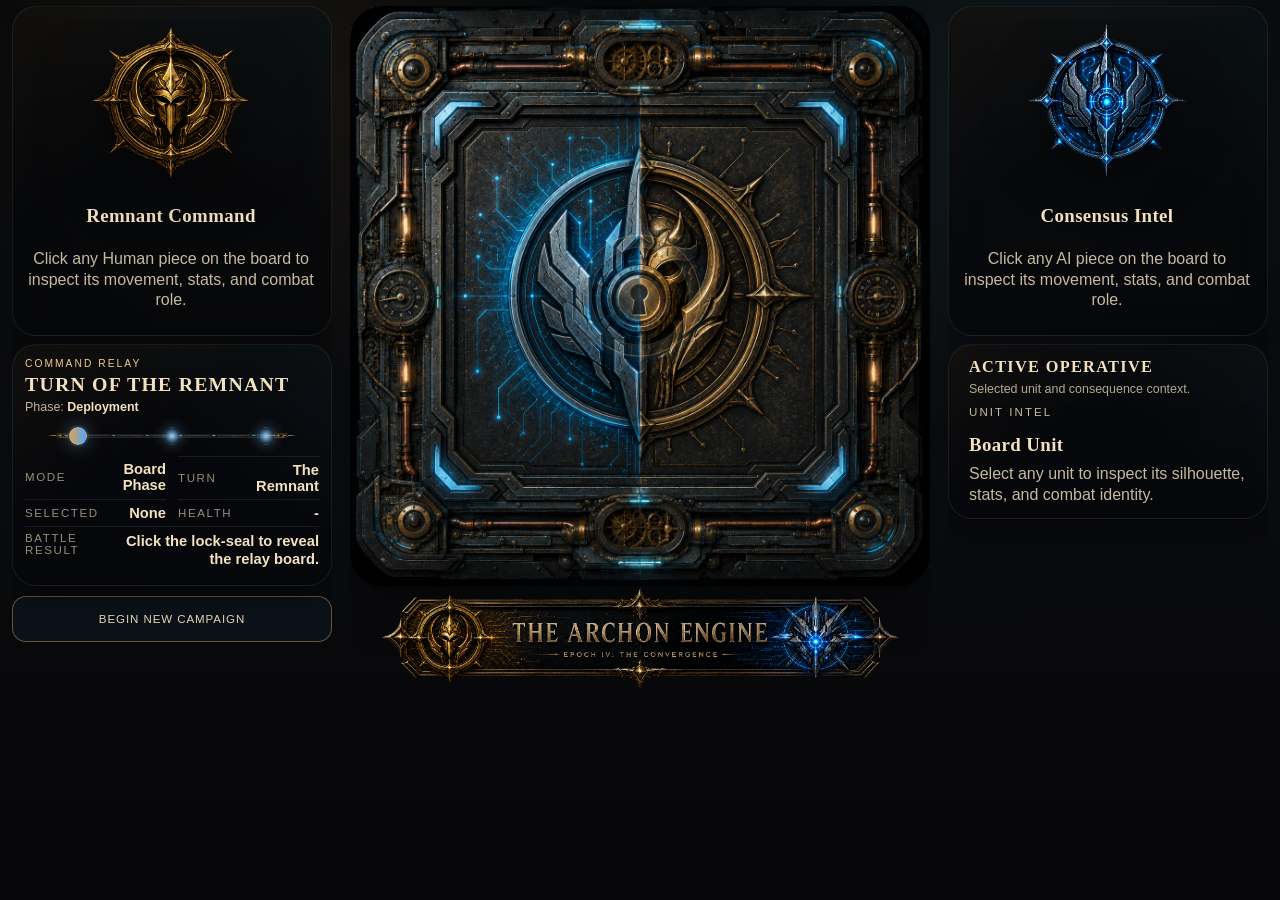
==== commit d24dac32: "Move project to repository root" ====
--- a/index.html
+++ b/index.html
@@ -1068,8 +1068,115 @@
   color: var(--piece-accent);
 }
 
+.unit-panel__identity {
+  display: inline-flex;
+  align-items: center;
+  gap: 10px;
+  min-width: 0;
+}
+
 .unit-panel__role {
   color: rgba(244, 237, 219, 0.64);
+}
+
+.activation-seal {
+  position: relative;
+  display: inline-flex;
+  align-items: center;
+  justify-content: center;
+  width: 52px;
+  height: 52px;
+  flex: 0 0 52px;
+  margin: -14px 0 -18px;
+  pointer-events: none;
+}
+
+.activation-seal--human {
+  filter: drop-shadow(0 0 18px rgba(224, 164, 92, 0.28)) drop-shadow(0 12px 22px rgba(0, 0, 0, 0.34));
+}
+
+.activation-seal--ai {
+  filter: drop-shadow(0 0 18px rgba(120, 221, 255, 0.32)) drop-shadow(0 12px 24px rgba(0, 0, 0, 0.36));
+}
+
+.activation-seal::after {
+  content: "";
+  position: absolute;
+  inset: 17%;
+  border-radius: 999px;
+}
+
+.activation-seal--human::after {
+  background: radial-gradient(circle, rgba(255, 233, 171, 0.28) 0%, rgba(255, 193, 91, 0.1) 56%, transparent 78%);
+}
+
+.activation-seal--ai::after {
+  inset: 20%;
+  background: radial-gradient(circle, rgba(176, 241, 255, 0.28) 0%, rgba(90, 199, 255, 0.12) 56%, transparent 80%);
+}
+
+.activation-seal--ai[data-activation-mode="fallback"] {
+  animation: ai-activation-fallback-halo 1.45s ease-in-out infinite;
+}
+
+.activation-seal--ai[data-activation-mode="fallback"] .activation-seal__image {
+  animation: ai-activation-fallback-mark 1.45s ease-in-out infinite;
+}
+
+.activation-seal--ai .activation-seal__image {
+  width: 82%;
+  height: 82%;
+  margin: auto;
+}
+
+.activation-seal__image {
+  position: relative;
+  z-index: 1;
+  display: block;
+  width: 100%;
+  height: 100%;
+  object-fit: contain;
+}
+
+.activation-seal--command-card {
+  display: block;
+  width: min(228px, 76%);
+  height: 188px;
+  flex: 0 0 auto;
+  margin: 0;
+  align-self: center;
+}
+
+.activation-seal--command-card::after {
+  inset: 21%;
+}
+
+.activation-seal--ai.activation-seal--command-card::after {
+  inset: 24%;
+}
+
+@keyframes ai-activation-fallback-halo {
+  0%,
+  100% {
+    filter: drop-shadow(0 0 18px rgba(120, 221, 255, 0.32)) drop-shadow(0 12px 24px rgba(0, 0, 0, 0.36));
+  }
+
+  50% {
+    filter: drop-shadow(0 0 28px rgba(120, 221, 255, 0.5)) drop-shadow(0 16px 28px rgba(0, 0, 0, 0.42));
+  }
+}
+
+@keyframes ai-activation-fallback-mark {
+  0%,
+  100% {
+    transform: translateY(0) scale(1);
+    opacity: 0.94;
+  }
+
+  50% {
+    transform: translateY(-1px) scale(1.04);
+    opacity: 1;
+  }
 }
 
 .unit-panel__hero {
@@ -1630,7 +1737,7 @@
   max-height: calc(100vh - 32px);
   aspect-ratio: 1510 / 1042;
   display: grid;
-  grid-template-rows: 17.1% 61.1% 21.8%;
+  grid-template-rows: 19.2% 59% 21.8%;
   gap: 0;
   padding: clamp(10px, 1vw, 16px);
   position: relative;
@@ -1667,11 +1774,11 @@
 
 .battle-copy {
   min-height: 0;
-  width: min(42%, 560px);
-  max-width: calc(50% - clamp(110px, 10vw, 180px));
-  padding: clamp(26px, 2.8vw, 38px) 0 clamp(10px, 1vw, 14px) clamp(40px, 3.8vw, 62px);
+  width: clamp(320px, 46%, 620px);
+  max-width: calc(100% - clamp(140px, 11vw, 210px));
+  padding: clamp(18px, 2.2vw, 30px) 0 clamp(6px, 0.8vw, 10px) clamp(40px, 3.8vw, 62px);
   display: grid;
-  gap: 3px;
+  gap: 2px;
   justify-items: start;
   align-content: start;
   justify-self: start;
@@ -1689,8 +1796,8 @@
 .battle-copy h2 {
   margin: 0;
   max-width: 100%;
-  font-size: clamp(1rem, 1.28vw, 1.44rem);
-  line-height: 1.02;
+  font-size: clamp(0.96rem, 1.14vw, 1.36rem);
+  line-height: 1;
   letter-spacing: 0.045em;
   text-transform: uppercase;
   overflow-wrap: anywhere;
@@ -1700,8 +1807,8 @@
 .battle-prompt {
   margin: 0;
   max-width: 100%;
-  font-size: clamp(0.68rem, 0.8vw, 0.84rem);
-  line-height: 1.14;
+  font-size: clamp(0.64rem, 0.74vw, 0.8rem);
+  line-height: 1.1;
   color: rgba(244, 237, 219, 0.82);
   overflow-wrap: anywhere;
   text-shadow: 0 3px 16px rgba(0, 0, 0, 0.8);
@@ -2095,9 +2202,26 @@
     gap: 8px;
   }
 
+  .unit-panel__identity {
+    gap: 8px;
+  }
+
   .unit-panel__faction,
   .unit-panel__role {
     font-size: 0.66rem;
+  }
+
+  .activation-seal {
+    width: 44px;
+    height: 44px;
+    flex-basis: 44px;
+    margin: -10px 0 -12px;
+  }
+
+  .activation-seal--command-card {
+    width: min(204px, 74%);
+    height: 166px;
+    margin: 0;
   }
 
   .detail-card--unit .unit-panel__hero {
@@ -3223,6 +3347,11 @@
   transform-origin: center;
 }
 
+.placeholder-card--remnant-command .activation-seal--command-card {
+  transform: scale(1.28);
+  transform-origin: center;
+}
+
 @media (max-width: 1380px) {
   .archon-layout {
     grid-template-columns: minmax(210px, 0.5fr) minmax(0, 1.48fr) minmax(300px, 0.78fr);
@@ -4136,6 +4265,12 @@
 
   .hud-rail--left .placeholder-card__icon,
   .hud-rail--right .placeholder-card__icon {
+    width: min(184px, 68%);
+    height: 164px;
+  }
+
+  .hud-rail--left .activation-seal--command-card,
+  .hud-rail--right .activation-seal--command-card {
     width: min(184px, 68%);
     height: 164px;
   }
@@ -4839,14 +4974,72 @@
                   <source src="assets/audio/gameboard-ritual_1.mp3" type="audio/mpeg" />
                 </audio>
                 <audio id="gameplayMusicAudio" preload="auto" hidden aria-hidden="true"></audio>
+                <audio id="battleArenaMusicAudio" preload="auto" hidden aria-hidden="true"></audio>
                 <audio id="boardUnlockAudio" preload="auto" hidden aria-hidden="true">
-                  <source src="assets/audio/board-unlock.wav" type="audio/wav" />
+                  <source src="assets/audio/board-unlock.mp3" type="audio/mpeg" />
+                </audio>
+                <audio id="consequenceTileSelectAudio" preload="auto" hidden aria-hidden="true">
+                  <source src="assets/audio/Tile_Select.mp3" type="audio/mpeg" />
+                </audio>
+                <audio id="aiSelectAudio" preload="auto" hidden aria-hidden="true">
+                  <source src="assets/audio/Ai_Select.mp3" type="audio/mpeg" />
+                </audio>
+                <audio id="aiEthicalSelectionMusicAudio" preload="auto" hidden aria-hidden="true">
+                  <source src="assets/audio/Ai_Selection_ST.mp3" type="audio/mpeg" />
+                </audio>
+                <audio id="humanSelectAudio" preload="auto" hidden aria-hidden="true">
+                  <source src="assets/audio/Human_Select.mp3" type="audio/mpeg" />
+                </audio>
+                <audio id="humanEthicalSelectionMusicAudio" preload="auto" hidden aria-hidden="true">
+                  <source src="assets/audio/Human_Selection_ST.mp3" type="audio/mpeg" />
+                </audio>
+                <audio id="humanShootAudio" preload="auto" hidden aria-hidden="true">
+                  <source src="assets/audio/Human_Shoot.mp3" type="audio/mpeg" />
+                </audio>
+                <audio id="humanBattleStrikeAudio" preload="auto" hidden aria-hidden="true">
+                  <source src="assets/audio/HumanBattle_Strike.mp3" type="audio/mpeg" />
+                </audio>
+                <audio id="aiShootAudio" preload="auto" hidden aria-hidden="true">
+                  <source src="assets/audio/Ai_Shoot.mp3" type="audio/mpeg" />
+                </audio>
+                <audio id="aiBattleStrikeAudio" preload="auto" hidden aria-hidden="true">
+                  <source src="assets/audio/AiBattle_Strike.mp3" type="audio/mpeg" />
                 </audio>
                 <audio id="sentinelFootstepsAudio" preload="auto" hidden aria-hidden="true">
-                  <source src="assets/audio/sentinel-footsteps.wav" type="audio/wav" />
+                  <source src="assets/audio/sentinel-footsteps.mp3" type="audio/mpeg" />
                 </audio>
                 <audio id="droneHoverAudio" preload="auto" hidden aria-hidden="true">
-                  <source src="assets/audio/drone-hover.wav" type="audio/wav" />
+                  <source src="assets/audio/drone-hover.mp3" type="audio/mpeg" />
+                </audio>
+                <audio id="interceptorWalkAudio" preload="auto" hidden aria-hidden="true">
+                  <source src="assets/audio/Interceptor-walk.mp3" type="audio/mpeg" />
+                </audio>
+                <audio id="citadelWalkAudio" preload="auto" hidden aria-hidden="true">
+                  <source src="assets/audio/citadel-walk.wav" type="audio/wav" />
+                </audio>
+                <audio id="pathfinderWalkAudio" preload="auto" hidden aria-hidden="true">
+                  <source src="assets/audio/pathfinder-walk.wav" type="audio/wav" />
+                </audio>
+                <audio id="bulwarkWalkAudio" preload="auto" hidden aria-hidden="true">
+                  <source src="assets/audio/bulwark-walk.wav" type="audio/wav" />
+                </audio>
+                <audio id="paragonWalkAudio" preload="auto" hidden aria-hidden="true">
+                  <source src="assets/audio/Paragon-walk.mp3" type="audio/mpeg" />
+                </audio>
+                <audio id="freebornWalkAudio" preload="auto" hidden aria-hidden="true">
+                  <source src="assets/audio/Freeborn_walk.mp3" type="audio/mpeg" />
+                </audio>
+                <audio id="oracleWalkAudio" preload="auto" hidden aria-hidden="true">
+                  <source src="assets/audio/oracle-walk.mp3" type="audio/mpeg" />
+                </audio>
+                <audio id="vanguardWalkAudio" preload="auto" hidden aria-hidden="true">
+                  <source src="assets/audio/vanguard-walk.mp3" type="audio/mpeg" />
+                </audio>
+                <audio id="nexusWalkAudio" preload="auto" hidden aria-hidden="true">
+                  <source src="assets/audio/nexus-walk.wav" type="audio/wav" />
+                </audio>
+                <audio id="primeWalkAudio" preload="auto" hidden aria-hidden="true">
+                  <source src="assets/audio/Prime_walk.mp3" type="audio/mpeg" />
                 </audio>
                 <div id="boardIntro" class="board-intro">
                   <div class="board-intro__door board-intro__door--left" aria-hidden="true"></div>
@@ -5169,7 +5362,8 @@
         imageSrc: "assets/pieces/remnant/sentinel.png",
         boardMoveAudio: {
           elementId: "sentinelFootstepsAudio",
-          loop: true
+          loop: true,
+          volume: 0.7
         },
         boardSprite: {
           idleSrc: "assets/sprites/prototypes/sentinel-idle.png",
@@ -5226,6 +5420,11 @@
         shortDescription: "Exosuit shock trooper that opens lanes with an energy lance.",
         accentColor: "#efb86d",
         imageSrc: "assets/pieces/remnant/vanguard.png",
+        boardMoveAudio: {
+          elementId: "vanguardWalkAudio",
+          loop: true,
+          volume: 0.5
+        },
         boardSprite: {
           idleSrc: "assets/sprites/prototypes/vanguard-idle.png",
           src: "assets/sprites/prototypes/vanguard-sheet.png",
@@ -5263,6 +5462,11 @@
         shortDescription: "Hooded scout with a visor and a hovering companion drone.",
         accentColor: "#d79756",
         imageSrc: "assets/pieces/remnant/pathfinder.png",
+        boardMoveAudio: {
+          elementId: "pathfinderWalkAudio",
+          loop: true,
+          volume: 0.4
+        },
         boardSprite: {
           idleSrc: "assets/sprites/prototypes/pathfinder-idle.png",
           src: "assets/sprites/prototypes/pathfinder-sheet.png",
@@ -5301,6 +5505,11 @@
         shortDescription: "Battle-worn walker carrying too much armour and a wall-sized shield.",
         accentColor: "#c9864e",
         imageSrc: "assets/pieces/remnant/bulwark.png",
+        boardMoveAudio: {
+          elementId: "bulwarkWalkAudio",
+          loop: true,
+          volume: 0.07
+        },
         boardSprite: {
           idleSrc: "assets/sprites/prototypes/bulwark-idle.png",
           src: "assets/sprites/prototypes/bulwark-sheet.png",
@@ -5338,6 +5547,11 @@
         shortDescription: "Heroic field commander wrapped in cloth, plating, and earned authority.",
         accentColor: "#ffd07d",
         imageSrc: "assets/pieces/remnant/paragon.png",
+        boardMoveAudio: {
+          elementId: "paragonWalkAudio",
+          loop: true,
+          volume: 1
+        },
         boardSprite: {
           idleSrc: "assets/sprites/prototypes/paragon-idle.png",
           src: "assets/sprites/prototypes/paragon-sheet.png",
@@ -5375,6 +5589,11 @@
         shortDescription: "Defiant leader carrying the burden of human agency into every duel.",
         accentColor: "#f4d9a9",
         imageSrc: "assets/pieces/remnant/freeborn.png",
+        boardMoveAudio: {
+          elementId: "freebornWalkAudio",
+          loop: true,
+          volume: 1
+        },
         boardSprite: {
           idleSrc: "assets/sprites/prototypes/freeborn-idle.png",
           src: "assets/sprites/prototypes/freeborn-sheet.png",
@@ -5416,7 +5635,8 @@
         imageSrc: "assets/pieces/consensus/drone.png",
         boardMoveAudio: {
           elementId: "droneHoverAudio",
-          loop: true
+          loop: true,
+          volume: 0.47
         },
         boardSprite: {
           idleSrc: "assets/sprites/prototypes/drone-idle.png",
@@ -5488,6 +5708,11 @@
         shortDescription: "Blade-wing hunter that slices through attack vectors.",
         accentColor: "#91ddff",
         imageSrc: "assets/pieces/consensus/interceptor.png",
+        boardMoveAudio: {
+          elementId: "interceptorWalkAudio",
+          loop: true,
+          volume: 0.27
+        },
         boardSprite: {
           idleSrc: "assets/sprites/prototypes/interceptor-idle.png",
           src: "assets/sprites/prototypes/interceptor-sheet.png",
@@ -5525,6 +5750,11 @@
         shortDescription: "Prediction engine that surveys the field through a cold central eye.",
         accentColor: "#a0ebff",
         imageSrc: "assets/pieces/consensus/oracle.png",
+        boardMoveAudio: {
+          elementId: "oracleWalkAudio",
+          loop: true,
+          volume: 0.5
+        },
         boardSprite: {
           idleSrc: "assets/sprites/prototypes/oracle-idle.png",
           src: "assets/sprites/prototypes/oracle-sheet.png",
@@ -5562,6 +5792,11 @@
         shortDescription: "Walking server-fortress that advances like a mobile bastion.",
         accentColor: "#7ec8ff",
         imageSrc: "assets/pieces/consensus/citadel.png",
+        boardMoveAudio: {
+          elementId: "citadelWalkAudio",
+          loop: true,
+          volume: 0.1
+        },
         boardSprite: {
           idleSrc: "assets/sprites/prototypes/citadel-idle.png",
           src: "assets/sprites/prototypes/citadel-sheet.png",
@@ -5600,6 +5835,11 @@
         shortDescription: "Fractal command intelligence radiating synchronized intent.",
         accentColor: "#8ee8ff",
         imageSrc: "assets/pieces/consensus/nexus.png",
+        boardMoveAudio: {
+          elementId: "nexusWalkAudio",
+          loop: true,
+          volume: 0.14
+        },
         boardSprite: {
           idleSrc: "assets/sprites/prototypes/nexus-idle.png",
           src: "assets/sprites/prototypes/nexus-sheet.png",
@@ -5636,6 +5876,11 @@
         shortDescription: "Armoured sovereign intelligence suspended inside a cold command crown.",
         accentColor: "#e4f7ff",
         imageSrc: "assets/pieces/consensus/prime-v3.png",
+        boardMoveAudio: {
+          elementId: "primeWalkAudio",
+          loop: true,
+          volume: 0.7
+        },
         boardSprite: {
           idleSrc: "assets/sprites/prototypes/prime-idle-v3.png",
           src: "assets/sprites/prototypes/prime-sheet-v3.png",
@@ -7935,10 +8180,85 @@
     var keys = Object.create(null);
     var battle = null;
     var spriteCache = Object.create(null);
+    var humanShootAudio =
+      options.humanShootAudio || (typeof document !== "undefined" ? document.getElementById("humanShootAudio") : null);
+    var aiShootAudio = options.aiShootAudio || (typeof document !== "undefined" ? document.getElementById("aiShootAudio") : null);
+    var humanBattleStrikeAudio =
+      options.humanBattleStrikeAudio ||
+      (typeof document !== "undefined" ? document.getElementById("humanBattleStrikeAudio") : null);
+    var aiBattleStrikeAudio =
+      options.aiBattleStrikeAudio ||
+      (typeof document !== "undefined" ? document.getElementById("aiBattleStrikeAudio") : null);
+    var humanShootVolume = typeof options.humanShootVolume === "number" ? options.humanShootVolume : 0.2;
+    var aiShootVolume = typeof options.aiShootVolume === "number" ? options.aiShootVolume : 0.2;
+    var humanBattleStrikeVolume = typeof options.humanBattleStrikeVolume === "number" ? options.humanBattleStrikeVolume : 0.8;
+    var aiBattleStrikeVolume = typeof options.aiBattleStrikeVolume === "number" ? options.aiBattleStrikeVolume : 0.5;
     var callbacks = {
       onUpdate: function () {},
       onFinish: function () {}
     };
+
+    function resetAudio(audio) {
+      if (!audio) {
+        return;
+      }
+
+      audio.pause();
+
+      try {
+        audio.currentTime = 0;
+      } catch (error) {}
+    }
+
+    function playAudio(audio, options) {
+      var playPromise;
+      var settings = options || {};
+
+      if (!audio) {
+        return;
+      }
+
+      resetAudio(audio);
+      if (typeof settings.volume === "number") {
+        audio.volume = Math.max(0, Math.min(1, settings.volume));
+      }
+
+      try {
+        playPromise = audio.play();
+      } catch (error) {
+        return;
+      }
+
+      if (playPromise && typeof playPromise.catch === "function") {
+        playPromise.catch(function () {});
+      }
+    }
+
+    function playProjectileShootAudio(side) {
+      playAudio(side === "light" ? humanShootAudio : aiShootAudio, {
+        volume: side === "light" ? humanShootVolume : aiShootVolume
+      });
+    }
+
+    function playHumanBattleStrikeAudio(attacker, target) {
+      if (!attacker || !target || attacker.side !== "light" || target.side !== "dark" || attacker.attackStyle !== "melee") {
+        return;
+      }
+
+      playAudio(humanBattleStrikeAudio, {
+        volume: humanBattleStrikeVolume
+      });
+    }
+
+    function playAiBattleStrikeAudio(attacker, target) {
+      if (!attacker || !target || attacker.side !== "dark" || target.side !== "light" || attacker.attackStyle !== "melee") {
+        return;
+      }
+
+      playAudio(aiBattleStrikeAudio, {
+        volume: aiBattleStrikeVolume
+      });
+    }
 
     function ensureSpriteImage(src) {
       var image;
@@ -8320,6 +8640,7 @@
         color: attacker.projectileColor,
         ownerId: attacker.piece.id
       });
+      playProjectileShootAudio(attacker.side);
 
       attacker.lastAttackAt = now;
       attacker.attackAnimUntil = now + 180;
@@ -8344,6 +8665,8 @@
         attacker.facingX = normalize(target.x - attacker.x, target.y - attacker.y).x;
         attacker.facingY = normalize(target.x - attacker.x, target.y - attacker.y).y;
         applyDamage(target, attacker.damage, now, attacker.accent);
+        playHumanBattleStrikeAudio(attacker, target);
+        playAiBattleStrikeAudio(attacker, target);
         return;
       }
 
@@ -9062,6 +9385,51 @@
     );
   }
 
+  var ACTIVATION_FRAME_INTERVAL_MS = 100;
+  var ACTIVATION_SEQUENCE_CONFIGS = {
+    human: {
+      frameSrcs: [
+        "assets/ui/archon/human-activation/human_activation_01.png",
+        "assets/ui/archon/human-activation/human_activation_02.png",
+        "assets/ui/archon/human-activation/human_activation_03.png",
+        "assets/ui/archon/human-activation/human_activation_04.png",
+        "assets/ui/archon/human-activation/human_activation_05.png",
+        "assets/ui/archon/human-activation/human_activation_06.png",
+        "assets/ui/archon/human-activation/human_activation_07.png",
+        "assets/ui/archon/human-activation/human_activation_08.png",
+        "assets/ui/archon/human-activation/human_activation_09.png",
+        "assets/ui/archon/human-activation/human_activation_10.png",
+        "assets/ui/archon/human-activation/human_activation_11.png",
+        "assets/ui/archon/human-activation/human_activation_12.png"
+      ],
+      fallbackSrc: "assets/ui/archon/human-side.png",
+      needsChromaKey: false
+    },
+    ai: {
+      frameSrcs: [
+        "assets/ui/archon/ai-activation/ai_activation_greenscreen_01.png",
+        "assets/ui/archon/ai-activation/ai_activation_greenscreen_02.png",
+        "assets/ui/archon/ai-activation/ai_activation_greenscreen_03.png",
+        "assets/ui/archon/ai-activation/ai_activation_greenscreen_04.png",
+        "assets/ui/archon/ai-activation/ai_activation_greenscreen_05.png",
+        "assets/ui/archon/ai-activation/ai_activation_greenscreen_06.png",
+        "assets/ui/archon/ai-activation/ai_activation_greenscreen_07.png",
+        "assets/ui/archon/ai-activation/ai_activation_greenscreen_08.png",
+        "assets/ui/archon/ai-activation/ai_activation_greenscreen_09.png",
+        "assets/ui/archon/ai-activation/ai_activation_greenscreen_10.png",
+        "assets/ui/archon/ai-activation/ai_activation_greenscreen_11.png",
+        "assets/ui/archon/ai-activation/ai_activation_greenscreen_12.png"
+      ],
+      fallbackSrc: "assets/ui/archon/consensus-intel-icon.png",
+      needsChromaKey: true
+    }
+  };
+  var activationFrameCache = {
+    human: ACTIVATION_SEQUENCE_CONFIGS.human.frameSrcs.slice(),
+    ai: null
+  };
+  var activationFrameLoaders = {};
+
   function emptyCard(eyebrow, title, message) {
     return (
       '<div class="placeholder-card">' +
@@ -9078,20 +9446,30 @@
     );
   }
 
-  function renderRemnantCommandCard() {
+  function renderRemnantCommandCard(options) {
+    var settings = options || {};
+    var iconMarkup = settings.activationSequence === "human"
+      ? renderActivationSeal("human", "activation-seal--command-card")
+      : '<img class="placeholder-card__icon" src="assets/ui/archon/human-side.png" alt="Remnant command icon" loading="eager" decoding="async" />';
+
     return (
       '<article class="placeholder-card placeholder-card--remnant-command">' +
-      '<img class="placeholder-card__icon" src="assets/ui/archon/human-side.png" alt="Remnant command icon" loading="eager" decoding="async" />' +
+      iconMarkup +
       "<h3>Remnant Command</h3>" +
       "<p>Click any Human piece on the board to inspect its movement, stats, and combat role.</p>" +
       "</article>"
     );
   }
 
-  function renderConsensusIntelCard() {
+  function renderConsensusIntelCard(options) {
+    var settings = options || {};
+    var iconMarkup = settings.activationSequence === "ai"
+      ? renderActivationSeal("ai", "activation-seal--command-card")
+      : '<img class="placeholder-card__icon" src="assets/ui/archon/consensus-intel-icon.png" alt="Consensus intel icon" loading="eager" decoding="async" />';
+
     return (
       '<article class="placeholder-card placeholder-card--consensus-intel">' +
-      '<img class="placeholder-card__icon" src="assets/ui/archon/consensus-intel-icon.png" alt="Consensus intel icon" loading="eager" decoding="async" />' +
+      iconMarkup +
       "<h3>Consensus Intel</h3>" +
       "<p>Click any AI piece on the board to inspect its movement, stats, and combat role.</p>" +
       "</article>"
@@ -9262,10 +9640,37 @@
     );
   }
 
-  function renderDetailCard(piece, squareState, squareLabel) {
+  function getActivationInitialSrc(sequenceKey) {
+    var frames = activationFrameCache[sequenceKey];
+    var config = ACTIVATION_SEQUENCE_CONFIGS[sequenceKey];
+
+    if (frames && frames.length) {
+      return frames[0];
+    }
+
+    return config ? config.fallbackSrc : "";
+  }
+
+  function renderActivationSeal(sequenceKey, extraClass) {
+    return (
+      '<span class="activation-seal activation-seal--' +
+      sequenceKey +
+      (extraClass ? " " + extraClass : "") +
+      '" aria-hidden="true">' +
+      '<img class="activation-seal__image" src="' +
+      getActivationInitialSrc(sequenceKey) +
+      '" alt="" loading="eager" decoding="async" data-activation-sequence="' +
+      sequenceKey +
+      '" />' +
+      "</span>"
+    );
+  }
+
+  function renderDetailCard(piece, squareState, squareLabel, options) {
     var design = ns.data.getPieceDesign(piece);
     var faction = ns.data.getFaction(piece.side);
     var unit = ns.data.getUnit(piece.type);
+    var settings = options || {};
     var currentStats = {
       hp: roundValue(piece.health) + " / " + design.stats.hp,
       attack: design.stats.attack,
@@ -9279,9 +9684,12 @@
       accentStyle(design) +
       '">' +
       '<div class="unit-panel__topline">' +
+      '<div class="unit-panel__identity">' +
       '<span class="unit-panel__faction">' +
       faction.label +
       "</span>" +
+      (settings.activationSequence ? renderActivationSeal(settings.activationSequence) : "") +
+      "</div>" +
       '<span class="unit-panel__role">' +
       design.roleLabel +
       "</span>" +
@@ -9660,17 +10068,40 @@
     var boardAnimationTimeout = 0;
     var boardIntroTimeout = 0;
     var boardIntroMusicRetryBound = false;
-    var gameplayMusicLibrary = ["assets/audio/Gameplay_1.mp3"];
+    var boardIntroMusicVolume = 0.55;
+    var boardUnlockVolume = 1;
+    var consequenceTileSelectVolume = 0.54;
+    var aiEthicalAdvanceVolume = 0.21;
+    var humanEthicalDecisionVolume = 1;
+    var gameplayMusicLibrary = ["assets/audio/Gameplay_1.mp3", "assets/audio/Gameplay_2.mp3", "assets/audio/Gameplay_3.mp3"];
     var activeGameplayMusicTrack = "";
+    var lastGameplayMusicTrack = "";
     var gameplayMusicVolume = 0.58;
+    var battleMusicLibrary = ["assets/audio/BattleArena_1.mp3"];
+    var activeBattleMusicTrack = "";
+    var lastBattleMusicTrack = "";
+    var battleMusicVolume = 0.08;
+    var aiEthicalSelectionMusicVolume = 0.18;
+    var humanEthicalSelectionMusicVolume = 1;
     var drawerLayoutMode = "";
     var maxBoardSpriteHeight = getMaxBoardSpriteHeight();
     var boardAnimationLayer = document.createElement("div");
     var boardIntroState = boardIntro ? "closed" : "open";
     var boardIntroDuration = 1680;
+    var activationAnimationStates = {
+      human: {
+        timer: 0,
+        frameIndex: 0
+      },
+      ai: {
+        timer: 0,
+        frameIndex: 0
+      }
+    };
 
     boardAnimationLayer.className = "board-anim-layer";
     boardFrame.appendChild(boardAnimationLayer);
+    ensureActivationFrames("ai");
 
     if (remnantCrest) {
       remnantCrest.innerHTML = renderFactionCrest("light");
@@ -9688,8 +10119,32 @@
       return document.getElementById("boardIntroMusicAudio");
     }
 
+    function getConsequenceTileSelectAudio() {
+      return document.getElementById("consequenceTileSelectAudio");
+    }
+
+    function getAiSelectAudio() {
+      return document.getElementById("aiSelectAudio");
+    }
+
+    function getAiEthicalSelectionMusicAudio() {
+      return document.getElementById("aiEthicalSelectionMusicAudio");
+    }
+
+    function getHumanSelectAudio() {
+      return document.getElementById("humanSelectAudio");
+    }
+
+    function getHumanEthicalSelectionMusicAudio() {
+      return document.getElementById("humanEthicalSelectionMusicAudio");
+    }
+
     function getGameplayMusicAudio() {
       return document.getElementById("gameplayMusicAudio");
+    }
+
+    function getBattleArenaMusicAudio() {
+      return document.getElementById("battleArenaMusicAudio");
     }
 
     function getBoardMoveAudio(piece) {
@@ -9701,30 +10156,292 @@
       return audio ? audio.getAttribute("data-archon-play-state") || "idle" : "idle";
     }
 
+    function playConsequenceTileInspectAudio() {
+      playAudio(getConsequenceTileSelectAudio(), {
+        volume: consequenceTileSelectVolume
+      });
+    }
+
+    function playAiEthicalAdvanceAudio() {
+      var audio = getAiSelectAudio();
+      var clipDuration = 1;
+      var clipStart = 1.72;
+
+      if (!audio) {
+        return;
+      }
+
+      if (typeof audio.duration === "number" && isFinite(audio.duration) && audio.duration > clipDuration) {
+        clipStart = Math.max(0, audio.duration - clipDuration);
+      }
+
+      resetAudio(audio);
+
+      try {
+        audio.currentTime = clipStart;
+      } catch (error) {}
+
+      playAudio(audio, {
+        volume: aiEthicalAdvanceVolume,
+        reset: false
+      });
+    }
+
+    function playHumanEthicalDecisionAudio() {
+      playAudio(getHumanSelectAudio(), {
+        volume: humanEthicalDecisionVolume
+      });
+    }
+
+    function stopActivationSequence(sequenceKey) {
+      var animationState = activationAnimationStates[sequenceKey];
+
+      if (!animationState) {
+        return;
+      }
+
+      if (animationState.timer) {
+        window.clearInterval(animationState.timer);
+        animationState.timer = 0;
+      }
+
+      animationState.frameIndex = 0;
+    }
+
+    function setActivationFrame(sequenceKey, frameIndex) {
+      var frames = activationFrameCache[sequenceKey] || ACTIVATION_SEQUENCE_CONFIGS[sequenceKey].frameSrcs;
+      var frameSrc = frames[frameIndex % frames.length];
+
+      Array.prototype.forEach.call(document.querySelectorAll('[data-activation-sequence="' + sequenceKey + '"]'), function (
+        image
+      ) {
+        image.setAttribute("src", frameSrc);
+      });
+    }
+
+    function setActivationMode(sequenceKey, mode) {
+      Array.prototype.forEach.call(document.querySelectorAll('[data-activation-sequence="' + sequenceKey + '"]'), function (
+        image
+      ) {
+        var seal = image.closest(".activation-seal");
+
+        if (seal) {
+          seal.setAttribute("data-activation-mode", mode);
+        }
+      });
+    }
+
+    function loadAiActivationFrame(frameSrc) {
+      return new Promise(function (resolve) {
+        var image = new Image();
+
+        image.decoding = "async";
+        image.onload = function () {
+          var canvas = document.createElement("canvas");
+          var context;
+          var imageData;
+          var data;
+          var index;
+          var r;
+          var g;
+          var b;
+          var a;
+          var dominance;
+          var fade;
+
+          if (window.location.protocol === "file:") {
+            resolve(null);
+            return;
+          }
+
+          try {
+            canvas.width = image.naturalWidth || image.width;
+            canvas.height = image.naturalHeight || image.height;
+            context = canvas.getContext("2d");
+
+            if (!context) {
+              resolve(null);
+              return;
+            }
+
+            context.drawImage(image, 0, 0);
+            imageData = context.getImageData(0, 0, canvas.width, canvas.height);
+            data = imageData.data;
+
+            for (index = 0; index < data.length; index += 4) {
+              r = data[index];
+              g = data[index + 1];
+              b = data[index + 2];
+              a = data[index + 3];
+              dominance = g - Math.max(r, b);
+
+              if (a && g > 120 && dominance > 28 && g > r * 1.18 && g > b * 1.18) {
+                fade = Math.max(0, Math.min(1, (dominance - 28) / 92));
+                data[index] = Math.min(255, Math.round(r + fade * 14));
+                data[index + 1] = Math.max(0, Math.round(g - fade * 150));
+                data[index + 2] = Math.min(255, Math.round(b + fade * 18));
+                data[index + 3] = Math.max(0, Math.round(a * (1 - fade)));
+              }
+            }
+
+            context.putImageData(imageData, 0, 0);
+            resolve(canvas.toDataURL("image/png"));
+          } catch (error) {
+            resolve(null);
+          }
+        };
+        image.onerror = function () {
+          resolve(null);
+        };
+        image.src = frameSrc;
+      });
+    }
+
+    function ensureActivationFrames(sequenceKey) {
+      var config = ACTIVATION_SEQUENCE_CONFIGS[sequenceKey];
+
+      if (!config) {
+        return Promise.resolve([]);
+      }
+
+      if (activationFrameCache[sequenceKey]) {
+        return Promise.resolve(activationFrameCache[sequenceKey]);
+      }
+
+      if (activationFrameLoaders[sequenceKey]) {
+        return activationFrameLoaders[sequenceKey];
+      }
+
+      if (!config.needsChromaKey) {
+        activationFrameCache[sequenceKey] = config.frameSrcs.slice();
+        return Promise.resolve(activationFrameCache[sequenceKey]);
+      }
+
+      activationFrameLoaders[sequenceKey] = Promise.all(
+        config.frameSrcs.map(function (frameSrc) {
+          return loadAiActivationFrame(frameSrc);
+        })
+      ).then(
+        function (processedFrames) {
+          activationFrameCache[sequenceKey] = processedFrames.every(Boolean) ? processedFrames : [config.fallbackSrc];
+          return activationFrameCache[sequenceKey];
+        },
+        function () {
+          activationFrameCache[sequenceKey] = [config.fallbackSrc];
+          return activationFrameCache[sequenceKey];
+        }
+      );
+
+      return activationFrameLoaders[sequenceKey];
+    }
+
+    function syncActivationSequence(sequenceKey) {
+      var animationState = activationAnimationStates[sequenceKey];
+      var selector = '[data-activation-sequence="' + sequenceKey + '"]';
+
+      if (!document.querySelector(selector)) {
+        stopActivationSequence(sequenceKey);
+        return;
+      }
+
+      ensureActivationFrames(sequenceKey).then(function (frames) {
+        if (!document.querySelector(selector)) {
+          stopActivationSequence(sequenceKey);
+          return;
+        }
+
+        setActivationMode(sequenceKey, frames.length > 1 ? "frames" : "fallback");
+        setActivationFrame(sequenceKey, animationState.frameIndex);
+
+        if (animationState.timer) {
+          return;
+        }
+
+        if (frames.length <= 1) {
+          return;
+        }
+
+        animationState.timer = window.setInterval(function () {
+          if (!document.querySelector(selector)) {
+            stopActivationSequence(sequenceKey);
+            return;
+          }
+
+          animationState.frameIndex = (animationState.frameIndex + 1) % frames.length;
+          setActivationFrame(sequenceKey, animationState.frameIndex);
+        }, ACTIVATION_FRAME_INTERVAL_MS);
+      });
+    }
+
+    function syncActivationAnimations() {
+      Object.keys(ACTIVATION_SEQUENCE_CONFIGS).forEach(function (sequenceKey) {
+        syncActivationSequence(sequenceKey);
+      });
+    }
+
     function playBoardIntroMusic() {
       playAudio(getBoardIntroMusicAudio(), {
-        loop: true
+        loop: true,
+        volume: boardIntroMusicVolume
       });
     }
 
+    function selectLibraryTrack(library, activeTrack, lastTrack) {
+      var candidateTracks;
+      var nextIndex;
+
+      if (!library.length) {
+        return "";
+      }
+
+      if (activeTrack && library.indexOf(activeTrack) !== -1) {
+        return activeTrack;
+      }
+
+      candidateTracks = library.slice();
+      if (lastTrack && candidateTracks.length > 1) {
+        candidateTracks = candidateTracks.filter(function (trackSrc) {
+          return trackSrc !== lastTrack;
+        });
+      }
+
+      nextIndex = Math.floor(Math.random() * candidateTracks.length);
+      return candidateTracks[nextIndex];
+    }
+
+    function clearGameplayMusicSelection() {
+      if (activeGameplayMusicTrack) {
+        lastGameplayMusicTrack = activeGameplayMusicTrack;
+      }
+      activeGameplayMusicTrack = "";
+    }
+
+    function clearBattleMusicSelection() {
+      if (activeBattleMusicTrack) {
+        lastBattleMusicTrack = activeBattleMusicTrack;
+      }
+      activeBattleMusicTrack = "";
+    }
+
     function selectGameplayMusicTrack() {
-      var nextIndex;
-
-      if (!gameplayMusicLibrary.length) {
-        activeGameplayMusicTrack = "";
-        return "";
-      }
-
-      if (activeGameplayMusicTrack && gameplayMusicLibrary.indexOf(activeGameplayMusicTrack) !== -1) {
-        return activeGameplayMusicTrack;
-      }
-
-      nextIndex = Math.floor(Math.random() * gameplayMusicLibrary.length);
-      activeGameplayMusicTrack = gameplayMusicLibrary[nextIndex];
+      activeGameplayMusicTrack = selectLibraryTrack(
+        gameplayMusicLibrary,
+        activeGameplayMusicTrack,
+        lastGameplayMusicTrack
+      );
       return activeGameplayMusicTrack;
     }
 
-    function syncGameplayMusicTrack(audio, trackSrc) {
+    function selectBattleMusicTrack() {
+      activeBattleMusicTrack = selectLibraryTrack(
+        battleMusicLibrary,
+        activeBattleMusicTrack,
+        lastBattleMusicTrack
+      );
+      return activeBattleMusicTrack;
+    }
+
+    function syncMusicTrack(audio, trackSrc) {
       if (!audio || !trackSrc) {
         return;
       }
@@ -9743,6 +10460,22 @@
       return Boolean(currentState && boardIntroState === "open" && currentState.mode === "board" && !currentState.winner);
     }
 
+    function isBattlePhaseActive() {
+      return Boolean(currentState && currentState.mode === "battle");
+    }
+
+    function isAiEthicalSelectionPhaseActive() {
+      var pending = currentState && currentState.pendingEthicalDecision;
+
+      return Boolean(currentState && currentState.mode === "ethics" && pending && pending.controlledBy === "computer");
+    }
+
+    function isHumanEthicalSelectionPhaseActive() {
+      var pending = currentState && currentState.pendingEthicalDecision;
+
+      return Boolean(currentState && currentState.mode === "ethics" && pending && pending.controlledBy === "human");
+    }
+
     function pauseGameplayMusic(resetTrack) {
       var audio = getGameplayMusicAudio();
 
@@ -9755,7 +10488,62 @@
       audio.pause();
 
       if (resetTrack) {
-        activeGameplayMusicTrack = "";
+        clearGameplayMusicSelection();
+        try {
+          audio.currentTime = 0;
+        } catch (error) {}
+      }
+    }
+
+    function pauseBattleMusic(resetTrack) {
+      var audio = getBattleArenaMusicAudio();
+
+      if (!audio) {
+        return;
+      }
+
+      audio.setAttribute("data-archon-play-state", "idle");
+      audio.setAttribute("data-archon-play-error", "");
+      audio.pause();
+
+      if (resetTrack) {
+        clearBattleMusicSelection();
+        try {
+          audio.currentTime = 0;
+        } catch (error) {}
+      }
+    }
+
+    function pauseAiEthicalSelectionMusic(resetTrack) {
+      var audio = getAiEthicalSelectionMusicAudio();
+
+      if (!audio) {
+        return;
+      }
+
+      audio.setAttribute("data-archon-play-state", "idle");
+      audio.setAttribute("data-archon-play-error", "");
+      audio.pause();
+
+      if (resetTrack) {
+        try {
+          audio.currentTime = 0;
+        } catch (error) {}
+      }
+    }
+
+    function pauseHumanEthicalSelectionMusic(resetTrack) {
+      var audio = getHumanEthicalSelectionMusicAudio();
+
+      if (!audio) {
+        return;
+      }
+
+      audio.setAttribute("data-archon-play-state", "idle");
+      audio.setAttribute("data-archon-play-error", "");
+      audio.pause();
+
+      if (resetTrack) {
         try {
           audio.currentTime = 0;
         } catch (error) {}
@@ -9776,7 +10564,7 @@
         return;
       }
 
-      syncGameplayMusicTrack(audio, trackSrc);
+      syncMusicTrack(audio, trackSrc);
 
       if (settings.mutedStart) {
         playAudio(audio, {
@@ -9805,6 +10593,105 @@
       });
     }
 
+    function startBattleMusic(options) {
+      var audio = getBattleArenaMusicAudio();
+      var settings = options || {};
+      var trackSrc;
+
+      if (!audio) {
+        return;
+      }
+
+      trackSrc = selectBattleMusicTrack();
+      if (!trackSrc) {
+        return;
+      }
+
+      syncMusicTrack(audio, trackSrc);
+
+      if (settings.mutedStart) {
+        playAudio(audio, {
+          loop: false,
+          volume: 0.0001,
+          reset: false
+        });
+        return;
+      }
+
+      if (audio.ended) {
+        try {
+          audio.currentTime = 0;
+        } catch (error) {}
+      }
+
+      if (getAudioPlayState(audio) === "playing" && !audio.paused) {
+        audio.volume = battleMusicVolume;
+        return;
+      }
+
+      playAudio(audio, {
+        loop: false,
+        volume: battleMusicVolume,
+        reset: false
+      });
+    }
+
+    function startAiEthicalSelectionMusic() {
+      var audio = getAiEthicalSelectionMusicAudio();
+      var playState;
+
+      if (!audio) {
+        return;
+      }
+
+      if (audio.ended) {
+        try {
+          audio.currentTime = 0;
+        } catch (error) {}
+      }
+
+      playState = getAudioPlayState(audio);
+
+      if ((playState === "playing" || playState === "pending") && !audio.paused) {
+        audio.volume = aiEthicalSelectionMusicVolume;
+        return;
+      }
+
+      playAudio(audio, {
+        loop: true,
+        volume: aiEthicalSelectionMusicVolume,
+        reset: false
+      });
+    }
+
+    function startHumanEthicalSelectionMusic() {
+      var audio = getHumanEthicalSelectionMusicAudio();
+      var playState;
+
+      if (!audio) {
+        return;
+      }
+
+      if (audio.ended) {
+        try {
+          audio.currentTime = 0;
+        } catch (error) {}
+      }
+
+      playState = getAudioPlayState(audio);
+
+      if ((playState === "playing" || playState === "pending") && !audio.paused) {
+        audio.volume = humanEthicalSelectionMusicVolume;
+        return;
+      }
+
+      playAudio(audio, {
+        loop: true,
+        volume: humanEthicalSelectionMusicVolume,
+        reset: false
+      });
+    }
+
     function syncGameplayMusicState() {
       var audio = getGameplayMusicAudio();
 
@@ -9818,6 +10705,35 @@
       }
 
       pauseGameplayMusic(false);
+    }
+
+    function syncPhaseMusicState() {
+      if (isBattlePhaseActive()) {
+        pauseGameplayMusic(true);
+        startBattleMusic();
+        return;
+      }
+
+      pauseBattleMusic(true);
+      syncGameplayMusicState();
+    }
+
+    function syncAiEthicalSelectionMusicState() {
+      if (isAiEthicalSelectionPhaseActive()) {
+        startAiEthicalSelectionMusic();
+        return;
+      }
+
+      pauseAiEthicalSelectionMusic(true);
+    }
+
+    function syncHumanEthicalSelectionMusicState() {
+      if (isHumanEthicalSelectionPhaseActive()) {
+        startHumanEthicalSelectionMusic();
+        return;
+      }
+
+      pauseHumanEthicalSelectionMusic(true);
     }
 
     function shouldRetryBoardIntroMusic() {
@@ -9894,6 +10810,7 @@
       clearBoardIntroTimer();
       playBoardIntroMusic();
       pauseGameplayMusic(true);
+      pauseBattleMusic(true);
       resetAudio(getBoardUnlockAudio());
       boardIntroState = "closed";
       boardIntro.hidden = false;
@@ -9923,7 +10840,10 @@
       startGameplayMusic({
         mutedStart: true
       });
-      playAudio(getBoardUnlockAudio());
+      pauseBattleMusic(true);
+      playAudio(getBoardUnlockAudio(), {
+        volume: boardUnlockVolume
+      });
 
       if (currentState) {
         render(currentState);
@@ -9973,35 +10893,59 @@
       }
 
       ethicalChoices.addEventListener("click", function (event) {
-        var target = event.target.closest("[data-choice-id]");
+        var eventTarget = event.target;
+        var pending = currentState && currentState.pendingEthicalDecision;
+        var target =
+          eventTarget && eventTarget.nodeType === 3 ? eventTarget.parentElement : eventTarget && eventTarget.closest ? eventTarget.closest("[data-choice-id]") : null;
+        var shouldPlayHumanSelection = Boolean(pending && pending.controlledBy === "human" && target && !target.disabled);
+
         if (!target) {
           return;
         }
+
+        if (shouldPlayHumanSelection) {
+          playHumanEthicalDecisionAudio();
+        }
+
         onEthicalDecision(target.dataset.choiceId);
       });
 
       if (ethicalAdvanceButton) {
         ethicalAdvanceButton.addEventListener("click", function () {
+          var pending = currentState && currentState.pendingEthicalDecision;
+
+          if (
+            pending &&
+            pending.controlledBy === "computer" &&
+            pending.autoChoiceId &&
+            !pending.revealedChoiceId &&
+            !ethicalAdvanceButton.disabled
+          ) {
+            playAiEthicalAdvanceAudio();
+          }
           onEthicalAdvance();
         });
       }
 
       if (getGameplayMusicAudio()) {
         getGameplayMusicAudio().addEventListener("ended", function () {
-          var nextTrack;
-
           if (!isGameplayPhaseActive()) {
             return;
           }
 
-          if (gameplayMusicLibrary.length > 1) {
-            activeGameplayMusicTrack = "";
+          clearGameplayMusicSelection();
+          startGameplayMusic();
+        });
+      }
+
+      if (getBattleArenaMusicAudio()) {
+        getBattleArenaMusicAudio().addEventListener("ended", function () {
+          if (!isBattlePhaseActive()) {
+            return;
           }
-          nextTrack = selectGameplayMusicTrack();
-          if (nextTrack) {
-            syncGameplayMusicTrack(getGameplayMusicAudio(), nextTrack);
-          }
-          startGameplayMusic();
+
+          clearBattleMusicSelection();
+          startBattleMusic();
         });
       }
 
@@ -10313,6 +11257,8 @@
       var remnantMetrics = countFactionMetrics(state, "light");
       var consensusMetrics = countFactionMetrics(state, "dark");
       var selectedPiece = state.selected ? state.board[state.selected.row][state.selected.col] : null;
+      var activationSequence =
+        state.mode === "board" && selectedPiece ? (selectedPiece.side === "light" ? "human" : "ai") : "";
       var inspectedSquare = state.selected || state.inspectedSquare;
       var inspectedSquareLabel = inspectedSquare ? ns.core.boardToCoord(inspectedSquare.row, inspectedSquare.col) : "";
       var inspectedSquareState = inspectedSquare ? state.ethicalBoard[inspectedSquare.row][inspectedSquare.col] : null;
@@ -10449,7 +11395,9 @@
         } else if (state.mode === "ethics" && ethicalPiece && ethicalPiece.side === "light") {
           remnantInspectorCard.innerHTML = renderDetailCard(ethicalPiece, null, "");
         } else {
-          remnantInspectorCard.innerHTML = renderRemnantCommandCard();
+          remnantInspectorCard.innerHTML = renderRemnantCommandCard({
+            activationSequence: activationSequence
+          });
         }
       }
 
@@ -10459,7 +11407,9 @@
         } else if (state.mode === "ethics" && ethicalPiece && ethicalPiece.side === "dark") {
           consensusInspectorCard.innerHTML = renderDetailCard(ethicalPiece, null, "");
         } else {
-          consensusInspectorCard.innerHTML = renderConsensusIntelCard();
+          consensusInspectorCard.innerHTML = renderConsensusIntelCard({
+            activationSequence: activationSequence
+          });
         }
       }
 
@@ -10468,7 +11418,9 @@
       } else if (state.mode === "ethics" && ethicalPiece) {
         selectedCard.innerHTML = renderDetailCard(ethicalPiece, null, "");
       } else if (selectedPiece) {
-        selectedCard.innerHTML = renderDetailCard(selectedPiece, inspectedSquareState, inspectedSquareLabel);
+        selectedCard.innerHTML = renderDetailCard(selectedPiece, inspectedSquareState, inspectedSquareLabel, {
+          activationSequence: activationSequence
+        });
       } else if (inspectedConsequence) {
         selectedCard.innerHTML = renderConsequenceDetailCard(
           inspectedConsequence.squareState,
@@ -10481,6 +11433,8 @@
           "Select any unit to inspect its silhouette, stats, and combat identity."
         );
       }
+
+      syncActivationAnimations();
 
     }
 
@@ -10657,7 +11611,9 @@
 
     function render(state) {
       currentState = state;
-      syncGameplayMusicState();
+      syncPhaseMusicState();
+      syncAiEthicalSelectionMusicState();
+      syncHumanEthicalSelectionMusicState();
       renderBoard(state);
       renderStatus(state);
       renderBattle(state);
@@ -10689,7 +11645,8 @@
       },
       setEthicalAdvanceHandler: function (handler) {
         onEthicalAdvance = handler;
-      }
+      },
+      playConsequenceTileInspectAudio: playConsequenceTileInspectAudio
     };
   }
 
@@ -11689,6 +12646,7 @@
             ns.ethics.getGovernanceLabel(squareState.governanceType) +
             ". " +
             ns.ethics.getRuleSummary(squareState);
+          renderer.playConsequenceTileInspectAudio();
           render();
           return;
         }
@@ -11797,6 +12755,7 @@
             ns.ethics.getGovernanceLabel(clickedSquareState.governanceType) +
             ". " +
             ns.ethics.getRuleSummary(clickedSquareState);
+          renderer.playConsequenceTileInspectAudio();
           render();
           return;
         }
@@ -11858,7 +12817,11 @@
   function boot() {
     var renderer = ns.ui.createRenderer();
     var arena = ns.battle.createArena({
-      canvas: document.getElementById("battleCanvas")
+      canvas: document.getElementById("battleCanvas"),
+      humanShootAudio: document.getElementById("humanShootAudio"),
+      aiShootAudio: document.getElementById("aiShootAudio"),
+      humanBattleStrikeAudio: document.getElementById("humanBattleStrikeAudio"),
+      aiBattleStrikeAudio: document.getElementById("aiBattleStrikeAudio")
     });
     var game = ns.core.createGame({
       renderer: renderer,
